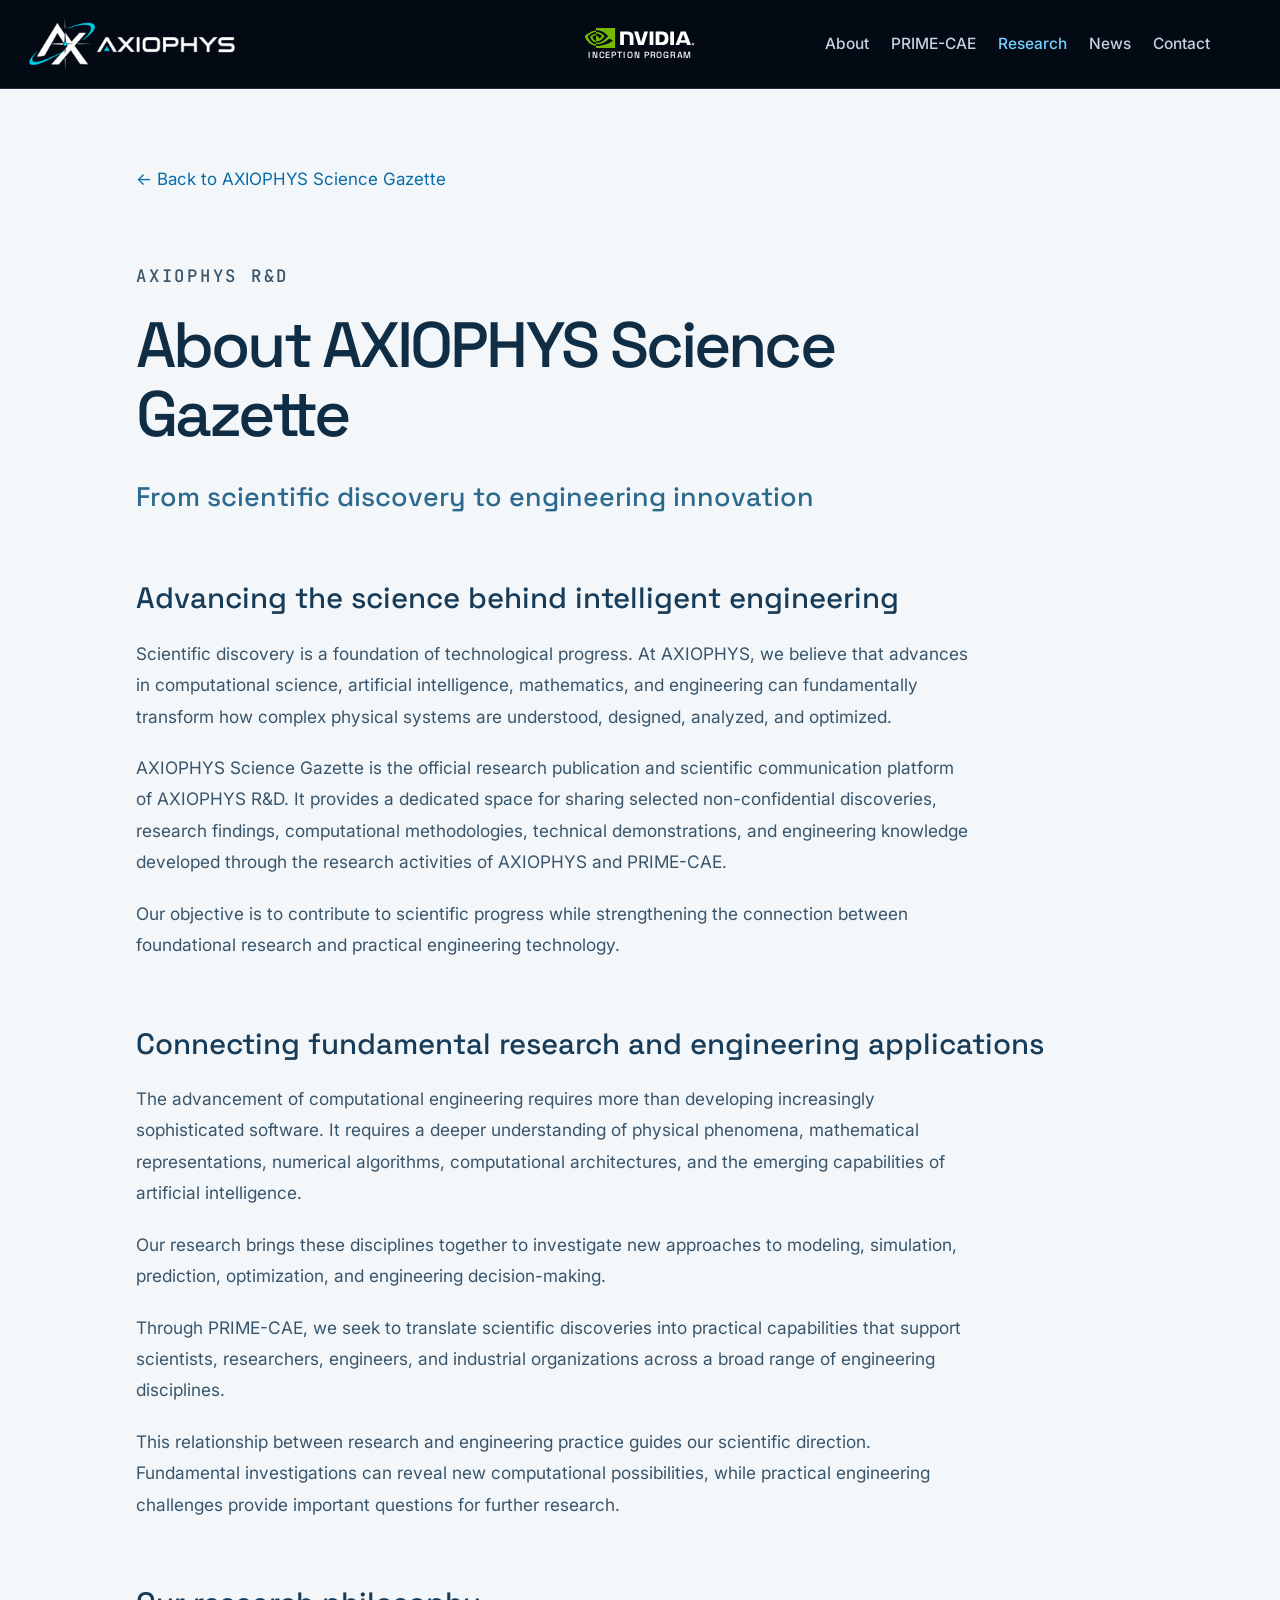
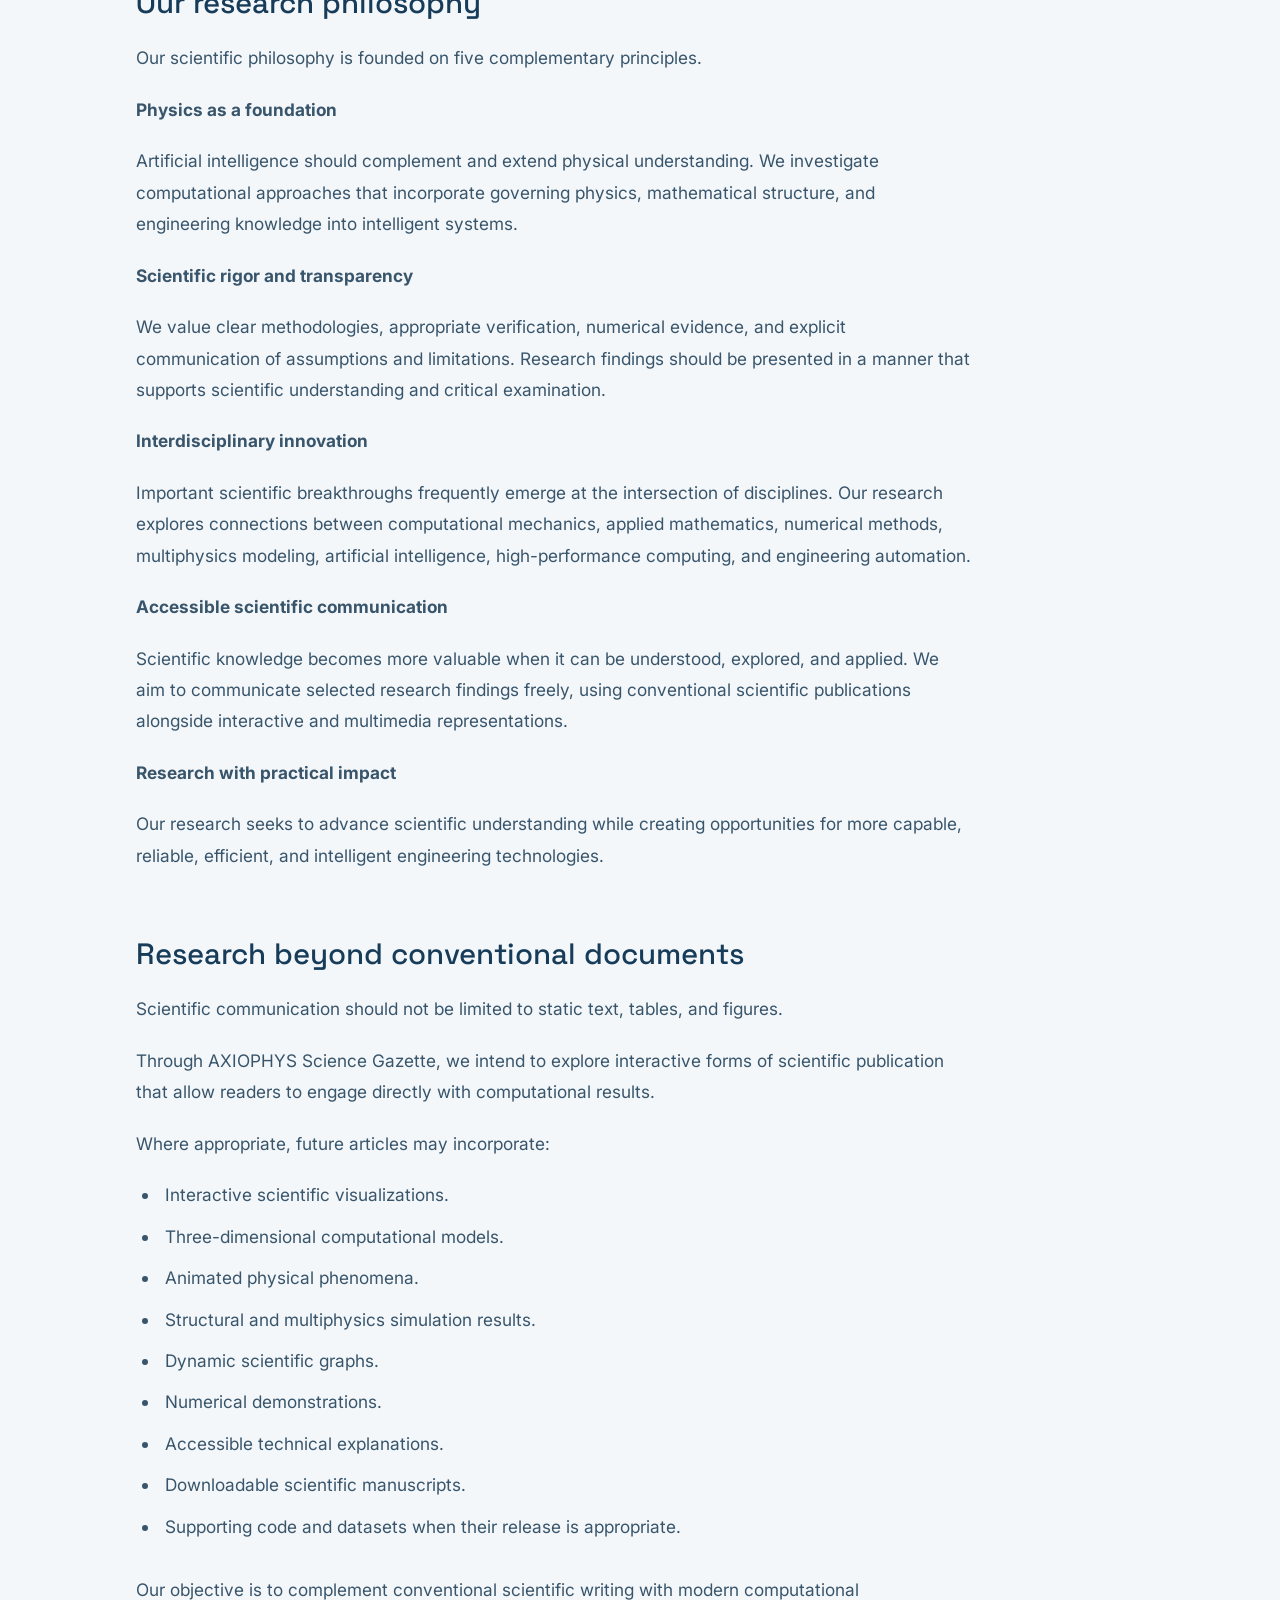
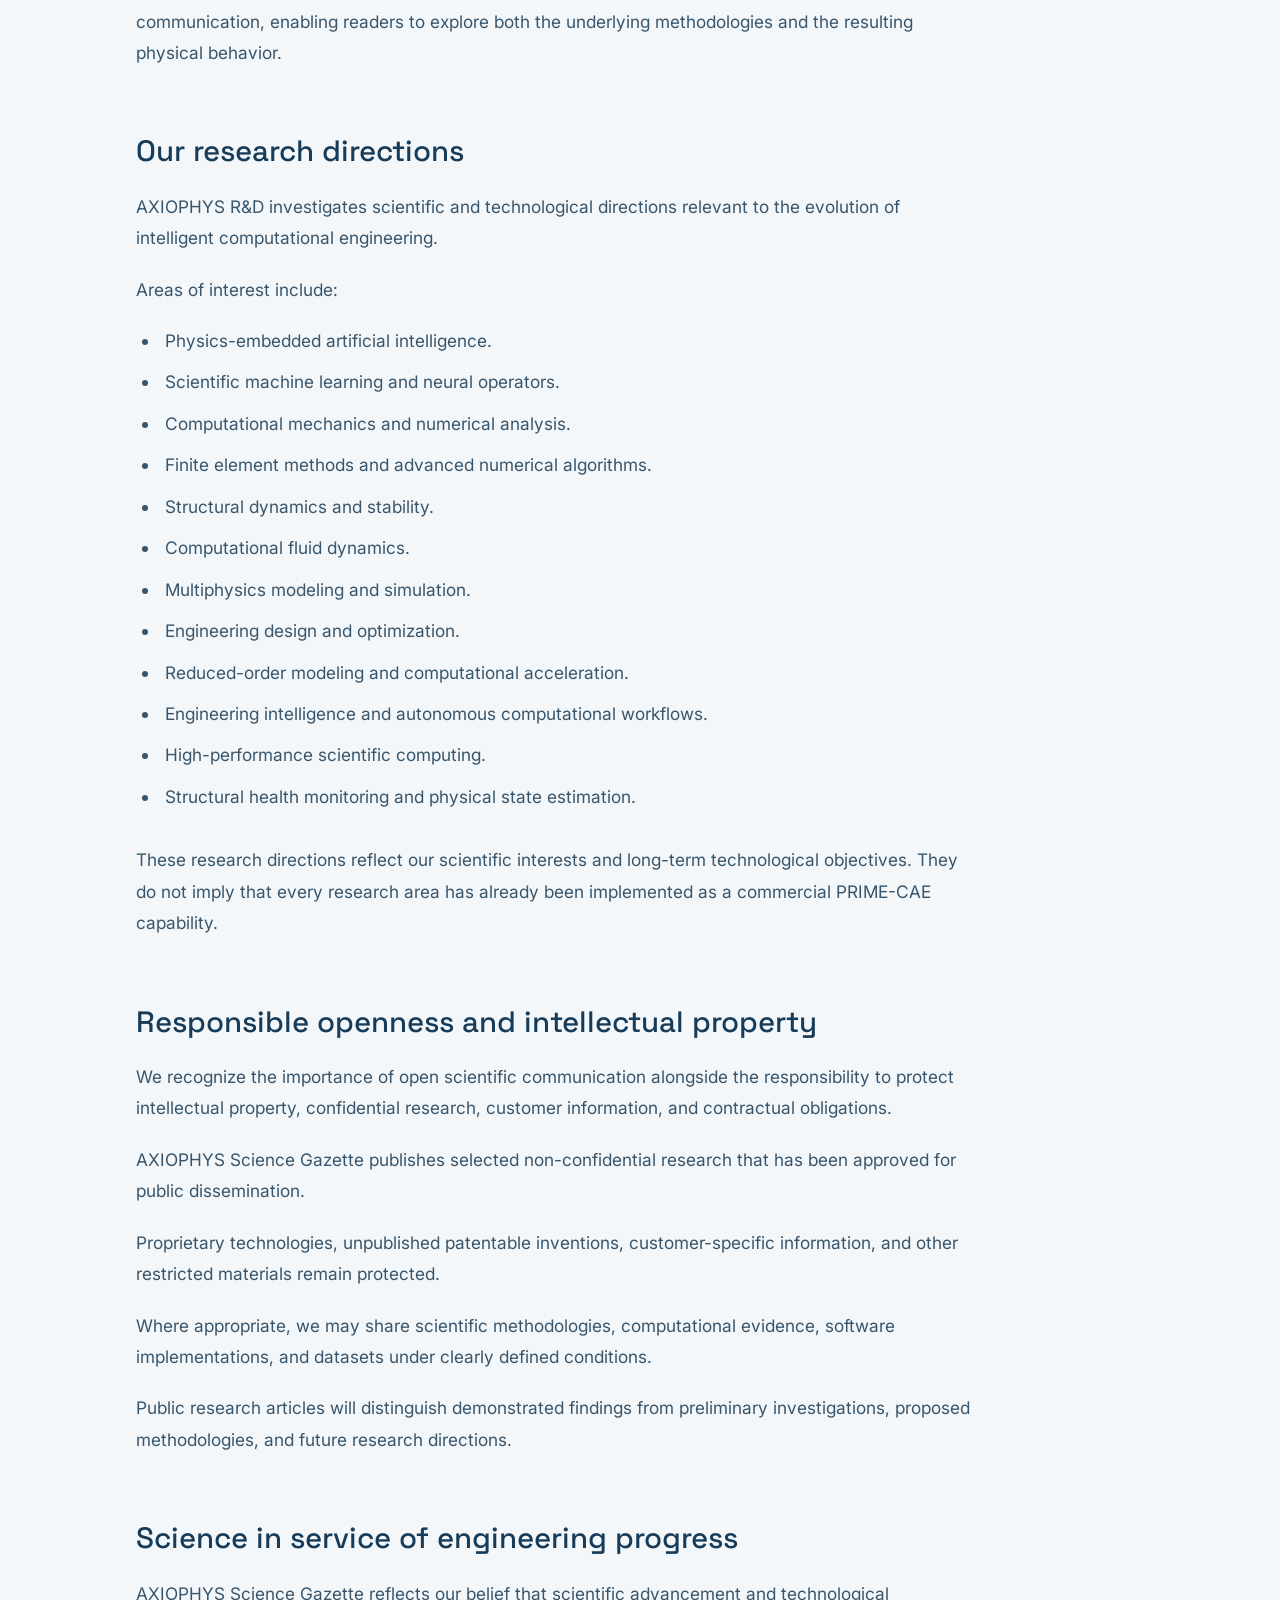
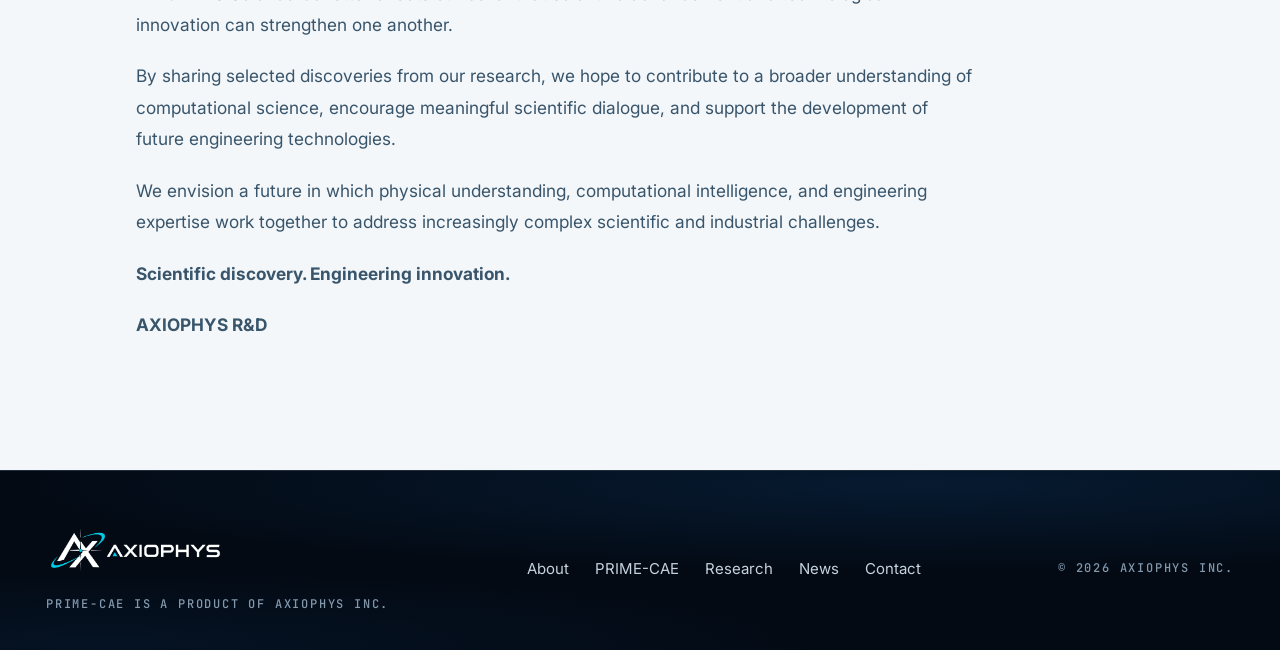
==== about-science-gazette.html @ 54875a60 "Tighten mobile Gazette hero and soften playback control" ====
<!doctype html><html lang="en"><head><meta charset="utf-8"><meta name="viewport" content="width=device-width,initial-scale=1"><title>About AXIOPHYS Science Gazette | AXIOPHYS R&amp;D</title><meta name="description" content="The research philosophy behind AXIOPHYS Science Gazette and its connection between scientific discovery and engineering innovation."><link rel="canonical" href="https://axiophys.com/about-science-gazette.html"><meta name="theme-color" content="#030a14"><meta property="og:title" content="About AXIOPHYS Science Gazette | AXIOPHYS R&amp;D"><meta property="og:description" content="The research philosophy behind AXIOPHYS Science Gazette and its connection between scientific discovery and engineering innovation."><meta property="og:url" content="https://axiophys.com/about-science-gazette.html"><meta property="og:type" content="website"><meta property="og:image" content="https://axiophys.com/media/gazette/science-gazette-poster.jpg"><link href="https://fonts.googleapis.com/css2?family=Space+Grotesk:wght@400;500;600&family=Inter:wght@400;500;600&family=JetBrains+Mono:wght@400;500&display=swap" rel="stylesheet"><link rel="stylesheet" href="css/tokens.css"><link rel="stylesheet" href="css/base.css"><link rel="stylesheet" href="css/layout.css"><link rel="stylesheet" href="css/components.css"><link rel="stylesheet" href="css/hero.css"><link rel="stylesheet" href="css/sections.css"><link rel="stylesheet" href="css/mobile.css"><link rel="stylesheet" href="css/axiophys.css"><link rel="stylesheet" href="css/research.css?v=2"></head><body class="gazette-page"><svg xmlns="http://www.w3.org/2000/svg" width="0" height="0" aria-hidden="true" style="position:absolute;pointer-events:none"><defs><filter id="axiophys-on-dark" color-interpolation-filters="sRGB"><feColorMatrix type="matrix" values="1 -1.3944 0 0 1.1155  0 -0.26667 0 0 1.0251  0 -0.13333 0 0 1.01255  0 0 0 1 0"/></filter></defs></svg><header class="nav" id="nav" data-env="navy">
  <div class="progress" aria-hidden="true"><i id="progressBar"></i></div>
  <div class="shell nav__in">
    <a class="nav__brand" href="#top" aria-label="AXIOPHYS home">
      <img class="nav__logo axiophys-logo" src="assets/axiophys-logo-transparent.png" alt="AXIOPHYS" width="1200" height="358">
      <span class="nav__sub">Engineering Technology<br>Creators of PRIME-CAE</span>
    </a>
    <div class="nav__inception">
      <!-- NVIDIA wordmark from NVIDIA-BioNeMo/bionemo-recipes. -->
      <img src="assets/nvidia-wordmark-white.svg" alt="NVIDIA" width="164" height="30">
      <span>Inception Program</span>
    </div>

    <nav class="nav__links" id="navLinks" aria-label="Primary">
      <a class="nav__a" href="index.html#about">About</a>
      <a class="nav__a" href="index.html#layer">PRIME-CAE</a>
      <a class="nav__a" href="research.html" aria-current="page">Research</a>
      <a class="nav__a" href="news.html">News</a>
      <a class="nav__a" href="index.html#access">Contact</a>
      <span class="nav__ind" id="navInd" aria-hidden="true"></span>
    </nav>

    <div class="nav__act">
      <button class="nav__icon nav__burger" id="burger" type="button" aria-label="Open menu" aria-expanded="false" aria-controls="menu">
        <svg width="16" height="16" viewBox="0 0 24 24" fill="none" stroke="currentColor" stroke-width="1.7" stroke-linecap="round" aria-hidden="true">
          <path d="M3 7h18M3 12h18M3 17h18"/></svg>
      </button>
    </div>
  </div>
</header>
<div class="menu" id="menu" data-env="navy">
  <a href="index.html#about">About</a>
  <a href="index.html#layer">PRIME-CAE</a>
  <a href="research.html" aria-current="page">Research</a>
  <a href="news.html">News</a>
  <a href="index.html#access">Contact</a>
</div><main id="top"><article class="gazette-article shell"><a class="gazette-back" href="research.html#about-gazette">← Back to AXIOPHYS Science Gazette</a><p class="gazette-eyebrow">AXIOPHYS R&amp;D</p><h1>About AXIOPHYS Science Gazette</h1><h2>From scientific discovery to engineering innovation</h2>
<h3>Advancing the science behind intelligent engineering</h3>
<p>Scientific discovery is a foundation of technological progress. At AXIOPHYS, we believe that advances in computational science, artificial intelligence, mathematics, and engineering can fundamentally transform how complex physical systems are understood, designed, analyzed, and optimized.</p>
<p>AXIOPHYS Science Gazette is the official research publication and scientific communication platform of AXIOPHYS R&amp;D. It provides a dedicated space for sharing selected non-confidential discoveries, research findings, computational methodologies, technical demonstrations, and engineering knowledge developed through the research activities of AXIOPHYS and PRIME-CAE.</p>
<p>Our objective is to contribute to scientific progress while strengthening the connection between foundational research and practical engineering technology.</p>
<h3>Connecting fundamental research and engineering applications</h3>
<p>The advancement of computational engineering requires more than developing increasingly sophisticated software. It requires a deeper understanding of physical phenomena, mathematical representations, numerical algorithms, computational architectures, and the emerging capabilities of artificial intelligence.</p>
<p>Our research brings these disciplines together to investigate new approaches to modeling, simulation, prediction, optimization, and engineering decision-making.</p>
<p>Through PRIME-CAE, we seek to translate scientific discoveries into practical capabilities that support scientists, researchers, engineers, and industrial organizations across a broad range of engineering disciplines.</p>
<p>This relationship between research and engineering practice guides our scientific direction. Fundamental investigations can reveal new computational possibilities, while practical engineering challenges provide important questions for further research.</p>
<h3>Our research philosophy</h3>
<p>Our scientific philosophy is founded on five complementary principles.</p>
<p><strong>Physics as a foundation</strong></p>
<p>Artificial intelligence should complement and extend physical understanding. We investigate computational approaches that incorporate governing physics, mathematical structure, and engineering knowledge into intelligent systems.</p>
<p><strong>Scientific rigor and transparency</strong></p>
<p>We value clear methodologies, appropriate verification, numerical evidence, and explicit communication of assumptions and limitations. Research findings should be presented in a manner that supports scientific understanding and critical examination.</p>
<p><strong>Interdisciplinary innovation</strong></p>
<p>Important scientific breakthroughs frequently emerge at the intersection of disciplines. Our research explores connections between computational mechanics, applied mathematics, numerical methods, multiphysics modeling, artificial intelligence, high-performance computing, and engineering automation.</p>
<p><strong>Accessible scientific communication</strong></p>
<p>Scientific knowledge becomes more valuable when it can be understood, explored, and applied. We aim to communicate selected research findings freely, using conventional scientific publications alongside interactive and multimedia representations.</p>
<p><strong>Research with practical impact</strong></p>
<p>Our research seeks to advance scientific understanding while creating opportunities for more capable, reliable, efficient, and intelligent engineering technologies.</p>
<h3>Research beyond conventional documents</h3>
<p>Scientific communication should not be limited to static text, tables, and figures.</p>
<p>Through AXIOPHYS Science Gazette, we intend to explore interactive forms of scientific publication that allow readers to engage directly with computational results.</p>
<p>Where appropriate, future articles may incorporate:</p>
<ul>
<li>Interactive scientific visualizations.</li>
<li>Three-dimensional computational models.</li>
<li>Animated physical phenomena.</li>
<li>Structural and multiphysics simulation results.</li>
<li>Dynamic scientific graphs.</li>
<li>Numerical demonstrations.</li>
<li>Accessible technical explanations.</li>
<li>Downloadable scientific manuscripts.</li>
<li>Supporting code and datasets when their release is appropriate.</li>
</ul>
<p>Our objective is to complement conventional scientific writing with modern computational communication, enabling readers to explore both the underlying methodologies and the resulting physical behavior.</p>
<h3>Our research directions</h3>
<p>AXIOPHYS R&amp;D investigates scientific and technological directions relevant to the evolution of intelligent computational engineering.</p>
<p>Areas of interest include:</p>
<ul>
<li>Physics-embedded artificial intelligence.</li>
<li>Scientific machine learning and neural operators.</li>
<li>Computational mechanics and numerical analysis.</li>
<li>Finite element methods and advanced numerical algorithms.</li>
<li>Structural dynamics and stability.</li>
<li>Computational fluid dynamics.</li>
<li>Multiphysics modeling and simulation.</li>
<li>Engineering design and optimization.</li>
<li>Reduced-order modeling and computational acceleration.</li>
<li>Engineering intelligence and autonomous computational workflows.</li>
<li>High-performance scientific computing.</li>
<li>Structural health monitoring and physical state estimation.</li>
</ul>
<p>These research directions reflect our scientific interests and long-term technological objectives. They do not imply that every research area has already been implemented as a commercial PRIME-CAE capability.</p>
<h3>Responsible openness and intellectual property</h3>
<p>We recognize the importance of open scientific communication alongside the responsibility to protect intellectual property, confidential research, customer information, and contractual obligations.</p>
<p>AXIOPHYS Science Gazette publishes selected non-confidential research that has been approved for public dissemination.</p>
<p>Proprietary technologies, unpublished patentable inventions, customer-specific information, and other restricted materials remain protected.</p>
<p>Where appropriate, we may share scientific methodologies, computational evidence, software implementations, and datasets under clearly defined conditions.</p>
<p>Public research articles will distinguish demonstrated findings from preliminary investigations, proposed methodologies, and future research directions.</p>
<h3>Science in service of engineering progress</h3>
<p>AXIOPHYS Science Gazette reflects our belief that scientific advancement and technological innovation can strengthen one another.</p>
<p>By sharing selected discoveries from our research, we hope to contribute to a broader understanding of computational science, encourage meaningful scientific dialogue, and support the development of future engineering technologies.</p>
<p>We envision a future in which physical understanding, computational intelligence, and engineering expertise work together to address increasingly complex scientific and industrial challenges.</p>
<p><strong>Scientific discovery. Engineering innovation.</strong></p>
<p><strong>AXIOPHYS R&amp;D</strong></p></article></main><footer class="foot env" id="company" data-env="navy">
  <div class="shell foot__in">
    <div>
      <img class="foot__logo axiophys-logo" src="assets/axiophys-logo-transparent.png" alt="AXIOPHYS" width="1200" height="358">
      <p class="t-micro" style="margin-top:var(--s-4)">PRIME-CAE is a product of AXIOPHYS Inc.</p>
    </div>
    <nav class="foot__links" aria-label="Footer"><a href="index.html#about">About</a> <a href="index.html#layer">PRIME-CAE</a> <a href="research.html">Research</a> <a href="news.html">News</a> <a href="index.html#access">Contact</a></nav>
    <span class="t-micro">© <span id="year">2026</span> AXIOPHYS Inc.</span>
  </div>
</footer><script type="module" src="js/site-page.js"></script></body></html>
---- css/tokens.css ----
/* ============================================================================
   PRIME-CAE · design tokens
   ----------------------------------------------------------------------------
   Two layers:
     1. a fixed palette and type/space scale (:root)
     2. four ENVIRONMENTS — navy, sky, ice, white — each of which republishes a
        complete --env-* contract. Components never name a colour directly; they
        inherit the environment they happen to sit in, so a panel, a chart axis
        and a caption all re-tune themselves when the background changes.
   ========================================================================== */
:root{
  /* ---------------------------------------------------------- palette --- */
  --navy-990:#020710;
  --navy-950:#030A14;
  --navy-900:#061120;
  --navy-850:#08182A;
  --navy-800:#0A2037;
  --navy-700:#0E2C48;
  --navy-600:#134064;

  --sky-800:#0C63A8;
  --sky-700:#1E7FC4;
  --sky-600:#3AA0E4;
  --sky-500:#57B9F5;
  --sky-400:#76CAFA;
  --sky-300:#A4DCFA;
  --sky-200:#C4E8FC;
  --sky-100:#D4F0FF;

  --ice-200:#DDEBF5;
  --ice-100:#EAF5FC;
  --ice-50:#F0F6FA;
  --paper:#F7FAFD;
  --white:#FFFFFF;

  --prime-blue:#087FE8;         /* active engineering state              */
  --prime-lift:#4AA9FF;         /* the same, lifted for dark grounds     */
  --prime-cyan:#22C9D4;         /* AI / learned response / data transfer */
  --prime-navy:#0F204B;         /* brand navy from the lockup            */

  /* status — only ever used for engineering state ---------------------- */
  --pass-l:#12885F;  --warn-l:#A9710A;  --fail-l:#C4342F;
  --pass-d:#35D39A;  --warn-d:#E8B23A;  --fail-d:#F0605A;

  /* field ramp — identical in every environment, because it carries data */
  --f0:#0B245C; --f1:#1464CD; --f2:#29C8E0; --f3:#7EE2A8; --f4:#F0B429; --f5:#FF5454;

  /* ------------------------------------------------- text ink families - */
  --tod-1:#F5F9FF;  --tod-2:#C5D2DF;  --tod-3:#91A5B9;  --tod-4:#8298AD;
  --tol-1:#07182B;  --tol-2:#29445F;  --tol-3:#58718A;  --tol-4:#6E8398;

  /* ------------------------------------------------------------- type -- */
  --font-sans:"Space Grotesk","Inter",-apple-system,BlinkMacSystemFont,"Segoe UI",sans-serif;
  --font-text:"Inter",-apple-system,BlinkMacSystemFont,"Segoe UI",Helvetica,Arial,sans-serif;
  --font-mono:"JetBrains Mono",ui-monospace,"SF Mono",Menlo,Consolas,monospace;

  --fs-micro:0.75rem;                            /* 12 · tertiary marks   */
  --fs-meta:0.8125rem;                           /* 13 · instrumentation  */
  --fs-small:0.9375rem;                          /* 15 · technical copy   */
  --fs-body:1.0625rem;                           /* 17 · body             */
  --fs-lede:clamp(1.09rem,.62vw + .92rem,1.25rem);
  --fs-nav:0.9688rem;                            /* 15.5                  */
  --fs-eyebrow:0.8125rem;
  --fs-h3:min(clamp(1.5rem,.9vw + 1.24rem,1.875rem),3.4vh);
  --fs-d2:min(clamp(1.75rem,1.6vw + 1.24rem,2.5rem),4.2vh);
  /* the display sizes are capped against the viewport's height as well as its
     width: a wide, short laptop must not be handed a 68px heading it has no
     room for. min() keeps it continuous — no breakpoint jump. */
  --fs-h2:min(clamp(2.625rem,3.1vw + 1.6rem,4.25rem),5.6vh);
  --fs-hero:min(clamp(3rem,5.1vw + 1.1rem,6rem),9.4vh);
  --fs-value:clamp(1.25rem,1.1vw + .9rem,1.875rem);   /* engineering values */
  --fs-value-lg:clamp(1.75rem,2vw + 1rem,2.75rem);

  --lh-tight:1.04;
  --lh-title:1.14;
  --lh-body:1.62;
  --lh-copy:1.68;

  /* ------------------------------------------------------------ space -- */
  --s-1:4px;  --s-2:8px;   --s-3:12px;  --s-4:18px;  --s-5:26px;
  --s-6:36px; --s-7:52px;  --s-8:72px;  --s-9:104px; --s-10:140px;
  --gutter:clamp(22px,3.6vw,72px);
  --measure:1320px;
  /* Vertical space is spent out of the viewport's height, so it is measured in
     it. On a 2560x1440 screen this is ~122px; on a 1990x900 laptop ~86px; on a
     1280x720 laptop ~63px — the page keeps its proportions instead of its
     pixel values. */
  --section-y:clamp(40px,3.2vh + 1.6vw,112px);
  --section-y-tight:clamp(32px,2.4vh + 1.2vw,84px);
  --nav-h:88px;

  /* ------------------------------------------------------- line weight - */
  --lw-hair:1px;
  --lw-1:1.25px;
  --lw-2:1.5px;
  --lw-3:2px;
  --lw-chart:2.5px;

  /* ----------------------------------------------------------- radius -- */
  --r-1:5px; --r-2:8px; --r-3:12px; --r-4:16px;

  /* ----------------------------------------------------------- motion -- */
  --ease-fast:cubic-bezier(.3,0,.2,1);
  --ease-standard:cubic-bezier(.22,.61,.36,1);
  --ease-large:cubic-bezier(.16,1,.3,1);
  --t-fast:150ms;
  --t-normal:280ms;
  --t-large:560ms;
  --t-reveal:700ms;

  --z-nav:70; --z-modal:90; --z-hero-ui:40;
}

@media (min-width:1700px){ :root{ --measure:1520px } }
@media (min-width:1900px){ :root{ --measure:1680px } }

/* ==========================================================================
   ENVIRONMENT · NAVY — computation, physics, model state, authority
   ========================================================================== */
[data-env="navy"]{
  --env-mode:dark;
  --env-bg:var(--navy-950);
  --env-bg-far:var(--navy-990);
  --env-wash:radial-gradient(115% 78% at 72% 8%,rgba(20,84,150,.22),transparent 62%),
             radial-gradient(85% 60% at 8% 96%,rgba(12,52,96,.20),transparent 66%);
  --env-surface:rgba(160,205,245,.055);
  --env-surface-2:rgba(160,205,245,.10);
  --env-panel:linear-gradient(152deg,rgba(15,30,49,.96),rgba(5,13,23,.985));
  --env-panel-solid:#08131F;
  --env-inset:rgba(2,7,14,.55);

  --env-text:var(--tod-1);
  --env-text-2:var(--tod-2);
  --env-text-3:var(--tod-3);
  --env-text-4:var(--tod-4);

  --env-line:rgba(151,190,222,.20);
  --env-line-strong:rgba(126,190,238,.34);
  --env-line-active:rgba(74,169,255,.72);
  --env-grid:rgba(126,182,236,.085);
  --env-grid-major:rgba(126,182,236,.17);

  --env-accent:var(--prime-lift);
  --env-accent-2:var(--prime-cyan);
  --env-accent-wash:rgba(74,169,255,.16);
  --env-accent-edge:rgba(74,169,255,.42);

  --env-btn-bg:linear-gradient(180deg,#5FB2FF,#1D7FE4);
  --env-btn-fg:#031425;
  --env-btn-glow:0 14px 40px -14px rgba(30,127,228,.75);

  --env-pass:var(--pass-d); --env-warn:var(--warn-d); --env-fail:var(--fail-d);
  --env-shadow:0 34px 76px -36px rgba(0,0,0,.96);
  --env-logo-opacity:1;
}

/* ==========================================================================
   ENVIRONMENT · SKY — flow, atmosphere, propagation, expansion
   ========================================================================== */
[data-env="sky"]{
  --env-mode:light;
  --env-bg:var(--sky-300);
  --env-bg-far:var(--sky-200);
  --env-wash:linear-gradient(180deg,rgba(87,185,245,.55),rgba(212,240,255,.9)),
             radial-gradient(90% 70% at 76% 6%,rgba(255,255,255,.62),transparent 60%);
  --env-surface:rgba(255,255,255,.52);
  --env-surface-2:rgba(255,255,255,.78);
  --env-panel:linear-gradient(160deg,rgba(255,255,255,.90),rgba(240,250,255,.82));
  --env-panel-solid:#EFF9FF;
  --env-inset:rgba(6,22,42,.06);

  --env-text:#06162A;
  --env-text-2:#173451;
  --env-text-3:#365774;
  --env-text-4:#4C6B87;

  --env-line:rgba(5,31,57,.22);
  --env-line-strong:rgba(5,31,57,.36);
  --env-line-active:var(--sky-800);
  --env-grid:rgba(5,31,57,.10);
  --env-grid-major:rgba(5,31,57,.19);

  --env-accent:var(--sky-800);
  --env-accent-2:#0A5C93;
  --env-accent-wash:rgba(8,99,168,.13);
  --env-accent-edge:rgba(8,99,168,.40);

  --env-btn-bg:linear-gradient(180deg,#0F2E52,#06162A);
  --env-btn-fg:#EAF4FF;
  --env-btn-glow:0 14px 36px -16px rgba(6,22,42,.6);

  --env-pass:var(--pass-l); --env-warn:var(--warn-l); --env-fail:var(--fail-l);
  --env-shadow:0 30px 64px -34px rgba(9,46,82,.42);
  --env-logo-opacity:1;
}

/* ==========================================================================
   ENVIRONMENT · ICE — analysis, comparison, readable data work
   ========================================================================== */
[data-env="ice"]{
  --env-mode:light;
  --env-bg:var(--ice-50);
  --env-bg-far:var(--ice-100);
  --env-wash:radial-gradient(110% 74% at 78% 4%,rgba(150,205,245,.30),transparent 64%),
             radial-gradient(80% 60% at 4% 98%,rgba(180,220,250,.26),transparent 66%);
  --env-surface:rgba(255,255,255,.72);
  --env-surface-2:#FFFFFF;
  --env-panel:linear-gradient(160deg,rgba(255,255,255,.96),rgba(246,251,254,.92));
  --env-panel-solid:#FFFFFF;
  --env-inset:rgba(9,43,74,.05);

  --env-text:var(--tol-1);
  --env-text-2:var(--tol-2);
  --env-text-3:var(--tol-3);
  --env-text-4:var(--tol-4);

  --env-line:rgba(9,43,74,.16);
  --env-line-strong:rgba(9,58,100,.30);
  --env-line-active:rgba(4,111,210,.78);
  --env-grid:rgba(9,43,74,.085);
  --env-grid-major:rgba(9,43,74,.16);

  --env-accent:var(--prime-blue);
  --env-accent-2:#0A6FA8;
  --env-accent-wash:rgba(8,127,232,.10);
  --env-accent-edge:rgba(8,127,232,.36);

  --env-btn-bg:linear-gradient(180deg,#0B2846,#061424);
  --env-btn-fg:#EAF4FF;
  --env-btn-glow:0 14px 34px -16px rgba(9,43,74,.45);

  --env-pass:var(--pass-l); --env-warn:var(--warn-l); --env-fail:var(--fail-l);
  --env-shadow:0 26px 60px -34px rgba(9,43,74,.34);
  --env-logo-opacity:1;
}

/* ==========================================================================
   ENVIRONMENT · WHITE — clarity, explanation, product storytelling
   ========================================================================== */
[data-env="white"]{
  --env-mode:light;
  --env-bg:var(--white);
  --env-bg-far:var(--paper);
  --env-wash:radial-gradient(120% 68% at 50% -8%,rgba(160,210,248,.24),transparent 58%);
  --env-surface:rgba(247,250,253,.9);
  --env-surface-2:#FFFFFF;
  --env-panel:linear-gradient(160deg,#FFFFFF,#F6FAFD);
  --env-panel-solid:#FFFFFF;
  --env-inset:rgba(9,43,74,.045);

  --env-text:var(--tol-1);
  --env-text-2:var(--tol-2);
  --env-text-3:var(--tol-3);
  --env-text-4:var(--tol-4);

  --env-line:rgba(13,55,91,.15);
  --env-line-strong:rgba(13,55,91,.28);
  --env-line-active:rgba(4,111,210,.78);
  --env-grid:rgba(13,55,91,.075);
  --env-grid-major:rgba(13,55,91,.15);

  --env-accent:var(--prime-blue);
  --env-accent-2:#0A6FA8;
  --env-accent-wash:rgba(8,127,232,.09);
  --env-accent-edge:rgba(8,127,232,.34);

  --env-btn-bg:linear-gradient(180deg,#0B2846,#061424);
  --env-btn-fg:#EAF4FF;
  --env-btn-glow:0 14px 34px -16px rgba(9,43,74,.4);

  --env-pass:var(--pass-l); --env-warn:var(--warn-l); --env-fail:var(--fail-l);
  --env-shadow:0 24px 56px -34px rgba(9,43,74,.30);
  --env-logo-opacity:1;
}

/* An environment paints its own ground and coordinates every dependent
   property in one transition, so a theme change never flashes. */
.env{
  position:relative;isolation:isolate;
  background-color:var(--env-bg);
  color:var(--env-text);
  transition:background-color var(--t-large) var(--ease-standard),
             color var(--t-large) var(--ease-standard);
}
/* z-index:-1 inside an isolated stacking context, so the wash sits behind the
   section's own content without disturbing any child's positioning */
.env::before{
  content:"";position:absolute;inset:0;pointer-events:none;z-index:-1;
  background:var(--env-wash);
}
---- css/base.css ----
/* ============================================================================
   PRIME-CAE · reset and typography
   Every colour here resolves through the environment contract, so a heading
   never has to know which background it landed on.
   ========================================================================== */
*,*::before,*::after{box-sizing:border-box}
html{-webkit-text-size-adjust:100%;background:var(--navy-950);scroll-behavior:smooth}
body{
  margin:0;
  background:var(--navy-950);
  color:var(--tod-1);
  font-family:var(--font-text);
  font-size:var(--fs-body);
  line-height:var(--lh-body);
  -webkit-font-smoothing:antialiased;-moz-osx-font-smoothing:grayscale;
  font-feature-settings:"ss01","cv02","cv03";
  overflow-x:hidden;
}
img,video,canvas,svg{display:block;max-width:100%}
button,input,select,textarea{font:inherit;color:inherit}
button{background:none;border:0;cursor:pointer;padding:0}
a{color:inherit;text-decoration:none}
ul,ol{margin:0;padding:0;list-style:none}
h1,h2,h3,h4,h5,p,figure{margin:0}
fieldset{border:0;margin:0;padding:0}
::selection{background:rgba(74,169,255,.28);color:#fff}

:focus{outline:none}
:focus-visible{
  outline:var(--lw-3) solid var(--env-line-active,var(--prime-lift));
  outline-offset:3px;border-radius:var(--r-1);
}

::-webkit-scrollbar{width:12px;height:12px}
::-webkit-scrollbar-track{background:var(--navy-990)}
::-webkit-scrollbar-thumb{background:#16273c;border-radius:20px;border:3px solid var(--navy-990)}
::-webkit-scrollbar-thumb:hover{background:#22394f}

/* ------------------------------------------------------------------ type - */
.t-hero{font-family:var(--font-sans);font-weight:500;font-size:var(--fs-hero);
  line-height:var(--lh-tight);letter-spacing:-.036em;color:var(--env-text)}
.t-h2{font-family:var(--font-sans);font-weight:500;font-size:var(--fs-h2);
  line-height:var(--lh-title);letter-spacing:-.03em;color:var(--env-text)}
.t-d2{font-family:var(--font-sans);font-weight:500;font-size:var(--fs-d2);
  line-height:1.12;letter-spacing:-.026em;color:var(--env-text)}
.t-h3{font-family:var(--font-sans);font-weight:500;font-size:var(--fs-h3);
  line-height:1.2;letter-spacing:-.018em;color:var(--env-text)}
.t-lede{font-size:var(--fs-lede);line-height:var(--lh-copy);color:var(--env-text-2);max-width:58ch}
.t-body{font-size:var(--fs-body);line-height:var(--lh-copy);color:var(--env-text-2);max-width:66ch}
.t-small{font-size:var(--fs-small);line-height:1.6;color:var(--env-text-2);max-width:70ch}
.t-mono{font-family:var(--font-mono);font-variant-ligatures:none}

/* instrumentation: compact, never faint */
.t-meta{font-family:var(--font-mono);font-size:var(--fs-meta);font-weight:500;
  letter-spacing:.16em;text-transform:uppercase;color:var(--env-text-3)}
.t-micro{font-family:var(--font-mono);font-size:var(--fs-micro);font-weight:500;
  letter-spacing:.15em;text-transform:uppercase;color:var(--env-text-4)}

/* engineering results are part of the design, not a footnote */
.t-value{font-family:var(--font-sans);font-weight:500;font-size:var(--fs-value);
  line-height:1;letter-spacing:-.02em;font-variant-numeric:tabular-nums;color:var(--env-text)}
.t-value-lg{font-family:var(--font-sans);font-weight:500;font-size:var(--fs-value-lg);
  line-height:1;letter-spacing:-.028em;font-variant-numeric:tabular-nums;color:var(--env-text)}

.ink-2{color:var(--env-text-2)} .ink-3{color:var(--env-text-3)} .ink-4{color:var(--env-text-4)}
.accent{color:var(--env-accent)}
.nowrap{white-space:nowrap}

/* Emphasis inside a heading. On dark it lifts to PRIME-CAE blue; on light it
   stays navy, which reads as more authoritative than a gradient would. */
.grad{color:var(--env-accent)}
[data-env="navy"] .grad{
  background:linear-gradient(96deg,#FFFFFF 2%,#CFE4FB 38%,var(--prime-lift) 96%);
  -webkit-background-clip:text;background-clip:text;color:transparent;
}
[data-env="ice"] .grad,[data-env="white"] .grad{color:var(--prime-blue)}
[data-env="sky"] .grad{color:#06162A;opacity:.62}

.sr-only{position:absolute;width:1px;height:1px;padding:0;margin:-1px;overflow:hidden;
  clip:rect(0 0 0 0);white-space:nowrap;border:0}

/* --------------------------------------------------- progressive reveal - */
.js [data-reveal]{opacity:0;transform:translate3d(0,22px,0);
  transition:opacity var(--t-reveal) var(--ease-large),transform var(--t-reveal) var(--ease-large)}
.js [data-reveal].in{opacity:1;transform:none}

@media (prefers-reduced-motion:reduce){
  html{scroll-behavior:auto}
  *,*::before,*::after{animation-duration:.01ms!important;animation-iteration-count:1!important;
    transition-duration:.01ms!important}
  .js [data-reveal]{opacity:1!important;transform:none!important}
}
---- css/layout.css ----
/* ============================================================================
   PRIME-CAE · layout — measure, the 12-column field, section chrome, seams
   ========================================================================== */
.shell{width:100%;max-width:var(--measure);margin-inline:auto;padding-inline:var(--gutter)}

/* a wide shell for the engineering viewports; copy never uses it */
.shell--wide{max-width:min(96vw,1840px)}

.section{position:relative;padding-block:var(--section-y);scroll-margin-top:var(--nav-h)}
.section--tight{padding-block:var(--section-y-tight)}

/* ---------------------------------------------------------------- field - */
.field{display:grid;grid-template-columns:repeat(12,minmax(0,1fr));
  gap:var(--s-5) var(--s-6)}
.c-1,.c-4,.c-5,.c-6,.c-7,.c-8,.c-9,
.c-l5,.c-l6,.c-l7,.c-r5,.c-r6,.c-r7,.c-in10{grid-column:1/-1}
/* Below the breakpoint every child already spans the full field, so the twelve
   tracks buy nothing — and their eleven 36px gaps add up to more than a phone
   is wide, which collapses every track to 0 and pushes the row past the
   viewport. One column at narrow widths, and the arithmetic cannot happen. */
@media (max-width:899px){
  .field{grid-template-columns:minmax(0,1fr)}
}
@media (min-width:900px){
  .c-4{grid-column:span 4}.c-5{grid-column:span 5}.c-6{grid-column:span 6}
  .c-7{grid-column:span 7}.c-8{grid-column:span 8}.c-9{grid-column:span 9}
  .c-l7{grid-column:1/8}.c-r5{grid-column:8/-1}
  .c-l5{grid-column:1/6}.c-r7{grid-column:6/-1}
  .c-l6{grid-column:1/7}.c-r6{grid-column:7/-1}
  .c-in10{grid-column:2/12}
}

/* --------------------------------------------------------- section head - */
.sec-head{display:grid;gap:clamp(16px,2.2vh,var(--s-5))}
.sec-mark{display:flex;align-items:center;gap:var(--s-4);
  padding-bottom:var(--s-3);border-bottom:var(--lw-1) solid var(--env-line)}
.sec-mark__n{font-family:var(--font-mono);font-size:var(--fs-meta);font-weight:500;
  letter-spacing:.12em;color:var(--env-accent)}
.sec-mark__t{font-family:var(--font-mono);font-size:var(--fs-eyebrow);font-weight:500;
  letter-spacing:.18em;text-transform:uppercase;color:var(--env-text-3)}
.sec-mark__r{flex:1;height:var(--lw-1);
  background:linear-gradient(90deg,var(--env-line-strong),transparent)}
.sec-title{max-width:19ch}
.sec-intro{max-width:54ch}

/* ------------------------------------------------------------- seams ---- */
/* An environment change is a horizon, not a cut. Each seam blends the two
   grounds it sits between and carries a single instrument line. */
/* The seam is the environment change, not a gap. It needs enough height for
   the gradient to read as a transition and not one pixel more. */
.seam{position:relative;height:clamp(24px,2.6vh + 1vw,72px);overflow:hidden}
.seam::after{content:"";position:absolute;left:var(--gutter);right:var(--gutter);
  top:50%;height:var(--lw-hair);opacity:.5;
  background:linear-gradient(90deg,transparent,var(--seam-line,rgba(126,182,236,.4)) 18%,
             var(--seam-line,rgba(126,182,236,.4)) 82%,transparent)}
.seam[data-from="navy"][data-to="ice"] {background:linear-gradient(180deg,var(--navy-950),var(--ice-50))}
/* the long atmospheric horizon: computation rises through flow into analysis */
.seam[data-from="navy"][data-to="ice"][data-via="sky"]{
  height:clamp(150px,17vw,300px);
  background:linear-gradient(180deg,var(--navy-950) 0%,var(--navy-700) 22%,
             var(--sky-800) 46%,var(--sky-400) 70%,var(--sky-100) 86%,var(--ice-50) 100%)}
.seam[data-via="sky"]::after{--seam-line:rgba(255,255,255,.5);top:62%}
.seam[data-from="ice"][data-to="navy"] {background:linear-gradient(180deg,var(--ice-50),var(--navy-950))}
.seam[data-from="navy"][data-to="sky"] {background:linear-gradient(180deg,var(--navy-950),var(--navy-700) 34%,var(--sky-700) 78%,var(--sky-300))}
.seam[data-from="sky"][data-to="ice"]  {background:linear-gradient(180deg,var(--sky-300),var(--ice-50))}
.seam[data-from="navy"][data-to="white"]{background:linear-gradient(180deg,var(--navy-950),var(--white))}
.seam[data-from="white"][data-to="ice"] {background:linear-gradient(180deg,var(--white),var(--ice-50))}
.seam[data-from="ice"][data-to="white"] {background:linear-gradient(180deg,var(--ice-50),var(--white))}
.seam[data-from="white"][data-to="navy"]{background:linear-gradient(180deg,var(--white),var(--navy-950))}
.seam[data-from="ice"][data-to="sky"]  {background:linear-gradient(180deg,var(--ice-50),var(--sky-300))}
.seam[data-from="sky"][data-to="navy"] {background:linear-gradient(180deg,var(--sky-300),var(--sky-800) 30%,var(--navy-800) 70%,var(--navy-950))}
.seam[data-to="navy"]{--seam-line:rgba(126,182,236,.34)}
.seam[data-to="ice"],.seam[data-to="white"]{--seam-line:rgba(9,43,74,.22)}
.seam[data-to="sky"]{--seam-line:rgba(5,31,57,.26)}

/* ------------------------------------------------- measurement grids ---- */
/* Grids appear where they mean scale and reference — never behind prose. */
.grid-bg{position:absolute;inset:0;pointer-events:none;z-index:0;
  background-image:
    linear-gradient(var(--env-grid) var(--lw-hair),transparent var(--lw-hair)),
    linear-gradient(90deg,var(--env-grid) var(--lw-hair),transparent var(--lw-hair)),
    linear-gradient(var(--env-grid-major) var(--lw-hair),transparent var(--lw-hair)),
    linear-gradient(90deg,var(--env-grid-major) var(--lw-hair),transparent var(--lw-hair));
  background-size:34px 34px,34px 34px,170px 170px,170px 170px;
  /* the fade has to clear the whole section, or the grid reads as a patch in
     one corner rather than as the ground the figure sits on */
  -webkit-mask-image:radial-gradient(150% 128% at 50% 28%,#000 52%,transparent 96%);
          mask-image:radial-gradient(150% 128% at 50% 28%,#000 52%,transparent 96%)}

.glow{position:absolute;pointer-events:none;border-radius:50%;filter:blur(120px);opacity:.42}
.rule{height:var(--lw-hair);background:linear-gradient(90deg,transparent,
  var(--env-line) 14%,var(--env-line) 86%,transparent)}

.stack-2>*+*{margin-top:var(--s-2)}
.stack-3>*+*{margin-top:var(--s-3)}
.stack-4>*+*{margin-top:var(--s-4)}
.stack-5>*+*{margin-top:var(--s-5)}
.stack-6>*+*{margin-top:var(--s-6)}
.row{display:flex;align-items:center;gap:var(--s-3);flex-wrap:wrap}
.row--between{justify-content:space-between}
---- css/components.css ----
/* ============================================================================
   PRIME-CAE · components
   Nothing here names a colour. Every surface, border and label resolves from
   the environment it is placed in.
   ========================================================================== */

/* ------------------------------------------------------------- buttons -- */
.btn{
  position:relative;display:inline-flex;align-items:center;justify-content:center;gap:10px;
  min-height:50px;padding:0 26px;
  border:var(--lw-2) solid var(--env-line-strong);border-radius:var(--r-2);
  color:var(--env-text);
  font-family:var(--font-sans);font-size:1rem;font-weight:600;letter-spacing:-.004em;
  white-space:nowrap;isolation:isolate;overflow:hidden;
  transition:border-color var(--t-fast) var(--ease-fast),color var(--t-fast) var(--ease-fast),
             transform var(--t-fast) var(--ease-fast),box-shadow var(--t-normal) var(--ease-standard);
}
.btn::before{content:"";position:absolute;inset:0;z-index:-2;border-radius:inherit;background:transparent}
.btn::after{content:"";position:absolute;inset:0;z-index:-1;border-radius:inherit;opacity:0;
  background:radial-gradient(170px 80px at var(--mx,50%) var(--my,50%),
             rgba(255,255,255,.22),transparent 70%);
  transition:opacity var(--t-normal)}
.btn:hover::after{opacity:1}
.btn:active{transform:translateY(1px)}
.btn:hover{border-color:var(--env-line-active)}

.btn--primary{
  border-color:transparent;color:var(--env-btn-fg);
  box-shadow:var(--env-btn-glow),0 1px 0 rgba(255,255,255,.30) inset;
}
.btn--primary::before{background:var(--env-btn-bg)}
.btn--primary:hover{border-color:transparent;
  box-shadow:var(--env-btn-glow),0 1px 0 rgba(255,255,255,.46) inset,
             0 0 0 var(--lw-2) var(--env-accent-edge)}
[data-env="sky"] .btn--primary::after,[data-env="ice"] .btn--primary::after,
[data-env="white"] .btn--primary::after{
  background:radial-gradient(170px 80px at var(--mx,50%) var(--my,50%),
             rgba(255,255,255,.24),transparent 70%)}

.btn--ghost::before{background:var(--env-surface)}
.btn--ghost:hover::before{background:var(--env-surface-2)}
.btn--bare{border-color:transparent;padding-inline:8px;color:var(--env-text-2);min-height:44px}
.btn--bare:hover{color:var(--env-text);border-color:transparent}
.btn--sm{min-height:42px;padding:0 18px;font-size:var(--fs-small);border-radius:var(--r-1)}
.btn--block{width:100%}
.btn__go{transition:transform var(--t-normal) var(--ease-standard)}
.btn:hover .btn__go{transform:translateX(4px)}

/* --------------------------------------------------------------- chips -- */
.chip{display:inline-flex;align-items:center;gap:8px;min-height:38px;padding:0 15px;
  border-radius:100px;border:var(--lw-1) solid var(--env-line);background:var(--env-surface);
  font-family:var(--font-mono);font-size:var(--fs-meta);font-weight:500;
  letter-spacing:.1em;text-transform:uppercase;color:var(--env-text-2);
  transition:color var(--t-fast),border-color var(--t-fast),background var(--t-fast)}
button.chip:hover{color:var(--env-text);border-color:var(--env-line-strong)}
.chip[aria-pressed="true"],.chip.on{
  color:var(--env-text);border-color:var(--env-accent-edge);background:var(--env-accent-wash);
  box-shadow:0 0 0 var(--lw-hair) var(--env-accent-edge) inset}
.dot{width:7px;height:7px;border-radius:50%;background:var(--env-pass);flex:none;
  box-shadow:0 0 0 3px color-mix(in srgb,var(--env-pass) 22%,transparent)}
.dot--blue{background:var(--env-accent);
  box-shadow:0 0 0 3px color-mix(in srgb,var(--env-accent) 22%,transparent)}
.dot--warn{background:var(--env-warn);
  box-shadow:0 0 0 3px color-mix(in srgb,var(--env-warn) 22%,transparent)}

.tagx{display:inline-flex;align-items:center;gap:6px;
  font-family:var(--font-mono);font-size:var(--fs-micro);font-weight:500;
  letter-spacing:.14em;text-transform:uppercase;color:var(--env-text-3);
  border:var(--lw-1) solid var(--env-line);border-radius:var(--r-1);padding:6px 10px}

/* -------------------------------------------------------------- panels -- */
.panel{position:relative;border:var(--lw-1) solid var(--env-line-strong);
  border-radius:var(--r-3);background:var(--env-panel);box-shadow:var(--env-shadow)}
.panel--plain{background:var(--env-surface);box-shadow:none;
  border-color:var(--env-line)}
.panel__bar{display:flex;align-items:center;gap:var(--s-3);padding:14px 18px;
  border-bottom:var(--lw-1) solid var(--env-line);background:var(--env-inset);flex-wrap:wrap}
.panel__ttl{font-family:var(--font-mono);font-size:var(--fs-meta);font-weight:500;
  letter-spacing:.16em;text-transform:uppercase;color:var(--env-text-2)}
.panel__body{padding:var(--s-5)}
.corner::before,.corner::after{content:"";position:absolute;width:13px;height:13px;
  border-color:var(--env-accent);opacity:.72;pointer-events:none}
.corner::before{top:-1px;left:-1px;border-top:var(--lw-2) solid;border-left:var(--lw-2) solid;
  border-top-left-radius:var(--r-3)}
.corner::after{bottom:-1px;right:-1px;border-bottom:var(--lw-2) solid;border-right:var(--lw-2) solid;
  border-bottom-right-radius:var(--r-3)}

/* ------------------------------------------------------------ controls -- */
.ctl{display:flex;flex-direction:column;gap:9px}
.ctl__lbl{display:flex;align-items:center;justify-content:space-between;gap:10px;
  font-family:var(--font-mono);font-size:var(--fs-meta);font-weight:500;
  letter-spacing:.12em;text-transform:uppercase;color:var(--env-text-3)}
.ctl__v{color:var(--env-accent);font-size:var(--fs-meta);letter-spacing:.03em}

.select{appearance:none;-webkit-appearance:none;width:100%;min-height:46px;
  padding:0 38px 0 14px;border-radius:var(--r-1);
  border:var(--lw-1) solid var(--env-line-strong);
  background-color:var(--env-surface);color:var(--env-text);
  font-family:var(--font-mono);font-size:var(--fs-small);cursor:pointer;
  background-image:linear-gradient(45deg,transparent 50%,currentColor 50%),
                   linear-gradient(135deg,currentColor 50%,transparent 50%);
  background-position:calc(100% - 18px) 52%,calc(100% - 13px) 52%;
  background-size:5px 5px,5px 5px;background-repeat:no-repeat;
  transition:border-color var(--t-fast),box-shadow var(--t-fast)}
.select:hover{border-color:var(--env-line-active)}
.select:focus-visible{border-color:var(--env-line-active);
  box-shadow:0 0 0 3px var(--env-accent-wash);outline:none}
.select option{background:var(--env-panel-solid);color:var(--env-text)}

.range{-webkit-appearance:none;appearance:none;width:100%;height:26px;background:transparent;cursor:pointer}
.range::-webkit-slider-runnable-track{height:var(--lw-3);border-radius:3px;
  background:linear-gradient(90deg,var(--env-accent) var(--pct,50%),
             var(--env-line-strong) var(--pct,50%))}
.range::-moz-range-track{height:var(--lw-3);border-radius:3px;background:var(--env-line-strong)}
.range::-moz-range-progress{height:var(--lw-3);border-radius:3px;background:var(--env-accent)}
.range::-webkit-slider-thumb{-webkit-appearance:none;width:16px;height:16px;margin-top:-7px;
  border-radius:50%;background:var(--env-accent);border:var(--lw-2) solid var(--env-panel-solid);
  box-shadow:0 0 0 3px var(--env-accent-wash);
  transition:box-shadow var(--t-fast),transform var(--t-fast)}
.range::-moz-range-thumb{width:16px;height:16px;border-radius:50%;background:var(--env-accent);
  border:var(--lw-2) solid var(--env-panel-solid);box-shadow:0 0 0 3px var(--env-accent-wash)}
.range:hover::-webkit-slider-thumb{box-shadow:0 0 0 6px var(--env-accent-wash)}
.range:active::-webkit-slider-thumb{transform:scale(1.12)}

.seg{display:inline-flex;padding:4px;gap:3px;border:var(--lw-1) solid var(--env-line-strong);
  border-radius:var(--r-1);background:var(--env-inset);flex-wrap:wrap}
.seg__b{min-height:38px;padding:0 16px;border-radius:4px;color:var(--env-text-3);
  font-family:var(--font-mono);font-size:var(--fs-meta);font-weight:500;
  letter-spacing:.1em;text-transform:uppercase;
  transition:color var(--t-fast),background var(--t-fast)}
.seg__b:hover{color:var(--env-text-2)}
.seg__b[aria-selected="true"]{background:var(--env-accent-wash);color:var(--env-text);
  box-shadow:0 0 0 var(--lw-1) var(--env-accent-edge) inset}

.switch{display:inline-flex;align-items:center;gap:12px;cursor:pointer;
  min-height:44px;font-size:var(--fs-small);color:var(--env-text-2)}
.switch input{position:absolute;opacity:0;width:0;height:0}
.switch__t{width:40px;height:22px;border-radius:20px;background:var(--env-surface-2);
  border:var(--lw-1) solid var(--env-line-strong);position:relative;flex:none;
  transition:background var(--t-fast),border-color var(--t-fast)}
.switch__k{position:absolute;top:2px;left:2px;width:15px;height:15px;border-radius:50%;
  background:var(--env-text-3);transition:transform var(--t-normal) var(--ease-standard),background var(--t-fast)}
.switch input:checked+.switch__t{background:var(--env-accent-wash);border-color:var(--env-accent-edge)}
.switch input:checked+.switch__t .switch__k{transform:translateX(18px);background:var(--env-accent)}
.switch input:focus-visible+.switch__t{outline:var(--lw-3) solid var(--env-line-active);outline-offset:3px}

.input{width:100%;min-height:48px;padding:12px 15px;
  border:var(--lw-1) solid var(--env-line-strong);border-radius:var(--r-2);
  background:var(--env-surface);color:var(--env-text);font-size:var(--fs-body);
  transition:border-color var(--t-fast),box-shadow var(--t-fast)}
.input::placeholder{color:var(--env-text-4)}
.input:hover{border-color:var(--env-line-active)}
.input:focus-visible{border-color:var(--env-line-active);
  box-shadow:0 0 0 3px var(--env-accent-wash);outline:none}
.input[aria-invalid="true"]{border-color:var(--env-fail)}
.err{font-family:var(--font-mono);font-size:var(--fs-micro);letter-spacing:.05em;
  color:var(--env-fail);min-height:1em}

/* ------------------------------------------------------------ readouts -- */
.kv{display:flex;align-items:baseline;justify-content:space-between;gap:16px;padding:9px 0;
  font-family:var(--font-mono);font-size:var(--fs-small);
  border-bottom:var(--lw-hair) dashed var(--env-line)}
.kv:last-child{border-bottom:0}
.kv__k{color:var(--env-text-3);font-size:var(--fs-micro);font-weight:500;
  letter-spacing:.13em;text-transform:uppercase}
.kv__v{color:var(--env-text);font-variant-numeric:tabular-nums;text-align:right}
.kv__v--pass{color:var(--env-pass)} .kv__v--warn{color:var(--env-warn)} .kv__v--fail{color:var(--env-fail)}

/* an instrument reading: label small, value loud */
.stat{border:var(--lw-1) solid var(--env-line);border-radius:var(--r-1);
  padding:13px 15px;background:var(--env-surface)}
.stat__k{font-family:var(--font-mono);font-size:var(--fs-micro);font-weight:500;
  letter-spacing:.15em;text-transform:uppercase;color:var(--env-text-3)}
.stat__v{font-family:var(--font-sans);font-size:var(--fs-value);font-weight:500;
  margin-top:6px;letter-spacing:-.02em;font-variant-numeric:tabular-nums;color:var(--env-text)}

/* --------------------------------------------------------------- modal -- */
.modal{position:fixed;inset:0;z-index:var(--z-modal);display:grid;place-items:center;
  padding:var(--s-5);opacity:0;visibility:hidden;
  transition:opacity var(--t-normal),visibility var(--t-normal)}
.modal.open{opacity:1;visibility:visible}
.modal__scrim{position:absolute;inset:0;background:rgba(2,7,14,.86);
  backdrop-filter:blur(18px);-webkit-backdrop-filter:blur(18px)}
.modal__box{position:relative;width:min(880px,100%);max-height:88vh;overflow:auto;
  border:var(--lw-1) solid var(--env-line-strong);border-radius:var(--r-4);
  background:var(--env-panel-solid);color:var(--env-text);box-shadow:var(--env-shadow);
  transform:translateY(18px) scale(.99);
  transition:transform var(--t-large) var(--ease-large)}
.modal.open .modal__box{transform:none}
.modal__x{position:absolute;top:16px;right:16px;z-index:3;width:42px;height:42px;border-radius:50%;
  border:var(--lw-1) solid var(--env-line-strong);background:var(--env-surface);
  color:var(--env-text-2);display:grid;place-items:center;
  transition:color var(--t-fast),border-color var(--t-fast)}
.modal__x:hover{color:var(--env-text);border-color:var(--env-line-active)}
---- css/hero.css ----
/* ============================================================================
   PRIME-CAE · hero — simulation environment, navigation
   ========================================================================== */

/* ==========================================================================
   NAVIGATION — one controlled dark surface, so the lockup never has to change
   ========================================================================== */
.nav{position:fixed;top:0;left:0;right:0;z-index:var(--z-nav);
  border-bottom:var(--lw-hair) solid var(--env-line);
  background:linear-gradient(180deg,rgba(3,10,20,.92),rgba(3,10,20,.80));
  backdrop-filter:blur(22px) saturate(1.4);-webkit-backdrop-filter:blur(22px) saturate(1.4);
  transition:transform var(--t-fast) var(--ease-standard)}
@media (min-width:1080px){
  .nav.nav--hidden{transform:translateY(-100%);pointer-events:none}
  .nav.nav--hidden:has(:focus-visible){transform:none;pointer-events:auto}
}
.nav__in{display:flex;align-items:center;gap:var(--s-5);height:var(--nav-h)}
.nav__brand{display:flex;align-items:center;gap:20px;flex:none;padding-block:10px}
.nav__logo{width:var(--logo-w);height:auto;object-fit:contain;
  filter:drop-shadow(0 2px 14px rgba(30,127,228,.30))}
.nav__sub{display:none;padding-left:20px;border-left:var(--lw-1) solid var(--env-line-strong);
  font-family:var(--font-mono);font-size:var(--fs-micro);font-weight:500;line-height:1.5;
  letter-spacing:.13em;text-transform:uppercase;color:var(--tod-4)}
@media (min-width:1340px){.nav__sub{display:block}}

.nav__links{display:none;align-items:center;gap:4px;margin-inline:auto 0;position:relative}
@media (min-width:1080px){.nav__links{display:flex}}
.nav__a{position:relative;padding:12px 15px;border-radius:6px;
  font-size:var(--fs-nav);font-weight:500;color:var(--tod-2);white-space:nowrap;
  transition:color var(--t-fast)}
.nav__a:hover,.nav__a.active{color:var(--tod-1)}
/* an illuminated baseline plus a small engineering marker */
.nav__ind{position:absolute;bottom:4px;height:var(--lw-2);border-radius:2px;
  background:var(--prime-lift);box-shadow:0 0 12px var(--prime-lift);opacity:0}
.nav__ind::before{content:"";position:absolute;left:50%;top:-7px;width:3px;height:3px;
  margin-left:-1.5px;border-radius:50%;background:var(--prime-lift)}

.nav__act{display:flex;align-items:center;gap:12px;margin-inline-start:auto;flex:none}
@media (min-width:1080px){.nav__act{margin-inline-start:0}}
.nav__icon{width:46px;height:46px;border-radius:var(--r-2);
  border:var(--lw-1) solid var(--env-line-strong);display:grid;place-items:center;
  color:var(--tod-2);transition:color var(--t-fast),border-color var(--t-fast),background var(--t-fast)}
.nav__icon:hover{color:var(--tod-1);border-color:var(--env-line-active);background:var(--env-surface)}
.nav__burger{display:grid;border-color:rgba(126,190,238,.22)}
@media (min-width:1080px){.nav__burger{display:none}}

.menu{
  position:fixed;inset:calc(var(--nav-h) + env(safe-area-inset-top)) 0 0;
  z-index:calc(var(--z-nav) - 1);
  background:var(--navy-950);
  border-top:var(--lw-hair) solid var(--env-line);
  padding:var(--s-5) max(var(--gutter),env(safe-area-inset-right))
          calc(var(--s-8) + env(safe-area-inset-bottom))
          max(var(--gutter),env(safe-area-inset-left));
  overflow:auto;overscroll-behavior:contain;
  opacity:0;visibility:hidden;transform:translateY(-10px);
  transition:opacity var(--t-normal),transform var(--t-normal) var(--ease-standard),visibility var(--t-normal)}
.menu.open{opacity:1;visibility:visible;transform:none}
.menu a{display:flex;flex-direction:row-reverse;align-items:center;justify-content:space-between;
  gap:var(--s-3);min-height:64px;text-align:right;
  border-bottom:var(--lw-hair) solid var(--env-line);
  font-family:var(--font-sans);font-size:1.4rem;color:var(--tod-1)}
.menu a span{font-family:var(--font-mono);font-size:var(--fs-meta);color:var(--tod-4)}

/* ==========================================================================
   PHASE B · simulation environment
   ========================================================================== */
.hero{position:relative;min-height:100vh;min-height:100dvh;display:flex;flex-direction:column;
  justify-content:flex-end;overflow:hidden;isolation:isolate}
.hero__media{position:absolute;inset:0;z-index:0;background:var(--navy-990)}
.hero__vid{position:absolute;inset:0;width:100%;height:100%;object-fit:cover;
  opacity:0;transition:opacity .9s linear;
  filter:saturate(.56) contrast(1.12) brightness(.66)}
.hero__vid.live{opacity:1}
.hero__poster{position:absolute;inset:0;width:100%;height:100%;object-fit:cover;
  filter:saturate(.56) contrast(1.12) brightness(.66);opacity:1;
  transition:opacity .8s var(--ease-large)}
.hero.playing .hero__poster{opacity:0}
.hero__grade{position:absolute;inset:0;pointer-events:none;
  background:
    linear-gradient(96deg,rgba(3,10,20,.96) 0%,rgba(3,10,20,.87) 28%,rgba(3,10,20,.40) 56%,rgba(3,10,20,.10) 80%),
    radial-gradient(58% 46% at 20% 64%,rgba(3,10,20,.30),rgba(3,10,20,0) 72%),
    linear-gradient(0deg,rgba(3,10,20,.94) 0%,rgba(3,10,20,.30) 28%,rgba(3,10,20,0) 54%),
    linear-gradient(180deg,rgba(3,10,20,.80) 0%,rgba(3,10,20,0) 24%)}
.hero__scan{position:absolute;inset:0;pointer-events:none;opacity:.26;
  background:repeating-linear-gradient(0deg,rgba(255,255,255,.02) 0 1px,transparent 1px 3px)}

.hero__ui{position:relative;z-index:var(--z-hero-ui);width:100%;
  padding-block:calc(var(--nav-h) + clamp(16px,2.7svh,28px)) 0}
.hero__copy{max-width:1100px}
.hero h1{margin-bottom:clamp(10px,1.6vh,20px)}
.hero h1 em{font-style:normal;display:block}
.hero__cta{display:flex;flex-wrap:wrap;gap:var(--s-3);
  margin-top:clamp(18px,2.8vh,var(--s-6))}
/* the hero action keeps its blue and weight, with a little less bulk */
.hero__cta .btn{min-height:46px;padding-inline:24px;gap:11px;letter-spacing:.004em}
.hero__cta .btn__go{width:14px;height:14px}

/* bottom rail: an instrument strip, readable at a glance ------------------ */
.hero__rail{position:relative;z-index:var(--z-hero-ui);width:100%;
  margin-top:clamp(24px,6vh,96px);padding-block:clamp(12px,1.6vh,var(--s-4)) clamp(18px,3vh,34px)}
.hero__railin{display:flex;align-items:flex-end;justify-content:space-between;gap:var(--s-5);
  padding-top:var(--s-4);border-top:var(--lw-1) solid var(--env-line);flex-wrap:wrap}
.hero__inst{display:flex;gap:clamp(24px,3.4vw,56px);flex-wrap:wrap}
.hero__inst span{display:block;font-family:var(--font-mono);font-size:var(--fs-micro);
  font-weight:500;letter-spacing:.17em;text-transform:uppercase;color:var(--tod-4)}
.hero__inst b{display:block;margin-top:6px;font-family:var(--font-mono);
  font-size:var(--fs-meta);font-weight:500;letter-spacing:.07em;color:var(--tod-1)}
.scroll-cue{display:flex;align-items:center;gap:14px;min-height:44px;
  font-family:var(--font-mono);font-size:var(--fs-meta);font-weight:500;
  letter-spacing:.22em;text-transform:uppercase;color:var(--tod-3);flex:none;
  transition:color var(--t-fast)}
.scroll-cue:hover{color:var(--tod-1)}
.scroll-cue i{display:block;width:54px;height:var(--lw-2);
  background:linear-gradient(90deg,var(--prime-lift),transparent)}

.hero__manual{position:absolute;z-index:calc(var(--z-hero-ui) + 1);left:50%;top:44%;
  transform:translate(-50%,-50%);display:none;flex-direction:column;align-items:center;gap:16px}
.hero[data-autoplay="blocked"] .hero__manual{display:flex}
.hero__manual button{width:84px;height:84px;border-radius:50%;
  border:var(--lw-2) solid var(--env-accent-edge);background:rgba(6,17,32,.66);
  backdrop-filter:blur(8px);color:var(--prime-lift);display:grid;place-items:center}
.hero__manual button:hover{box-shadow:0 0 0 12px rgba(74,169,255,.08)}

@media (max-width:900px){
  .hero__grade{background:
    linear-gradient(0deg,rgba(3,10,20,.96) 0%,rgba(3,10,20,.74) 38%,rgba(3,10,20,.34) 62%,rgba(3,10,20,.08) 80%),
    linear-gradient(180deg,rgba(3,10,20,.86) 0%,rgba(3,10,20,0) 28%)}
  .hero__inst{display:none}
}

/* =========================================================================
   HEADER · fit before completeness
   The header must never leave the viewport. Low-priority links retire into
   the menu before anything is allowed to clip, and the contact action is the
   last thing to go.
   ========================================================================= */
.nav__in{min-width:0}
.nav__brand{min-width:0}
.nav__links{min-width:0;flex-wrap:nowrap;overflow:hidden}
.nav__a{flex:0 0 auto}
/* compact tab spacing everywhere: the badge row needs the room at every desktop width */
.nav__links{gap:0}
.nav__a{padding-inline:11px}
/* the header runs the full window width: the lockup and the account button
   each sit the same short gutter from their edge of the window */
@media (min-width:1080px){
  .nav__in.shell{max-width:none;margin-inline:0;padding-inline:clamp(24px,2.6vw,44px)}
}
@media (max-width:1260px){
  .nav__a--low{display:none}          /* Technology and Company move to the menu */
}
@media (max-width:1160px){
  .nav__a{padding-inline:9px;font-size:.9375rem}
}
@media (max-width:1079px){
  .nav__links{display:none}           /* everything is in the menu below this */
  .nav__brand{flex:0 1 auto}
  .nav__logo{min-width:0}
}

:root{--logo-w:clamp(196px,15.5vw,264px);--sub-w:252px}
@media (max-width:1160px){:root{--logo-w:clamp(172px,15.5vw,204px)}}

/* Text-only latest news at the right center of the hero. */
.hero__news{position:absolute;right:var(--gutter);top:50%;transform:translateY(-18%);width:min(310px,26vw);padding:18px 0 18px 22px;border-left:2px solid var(--prime-lift);color:#fff;background:rgba(3,10,20,.58)}
.hero__news-label{font-family:var(--font-mono);font-size:.75rem;letter-spacing:.16em;text-transform:uppercase;color:#76cafa;margin-bottom:10px}
.hero__news-title{font-family:var(--font-sans);font-size:clamp(1rem,1.35vw,1.3rem);font-weight:500;line-height:1.35}
.hero__news a{display:inline-block;margin-top:12px;color:#76cafa;font-weight:600;text-decoration:underline;text-underline-offset:4px}
.hero__news a:hover{color:#fff}
@media(min-width:901px){.hero__copy{max-width:calc(100% - 340px)}}
@media(max-width:900px){.hero__news{position:relative;right:auto;top:auto;transform:none;width:min(100%,400px);margin:32px 0 0 auto;padding:12px 0 12px 16px}.hero__news-title{font-size:1rem}}
@media(max-width:600px){.hero__news{margin-top:24px;padding-block:8px}.hero__news-label{margin-bottom:6px}.hero__news a{margin-top:8px}}
---- css/sections.css ----
/* ============================================================================
   PRIME-CAE · section compositions
   Each section declares an environment; everything inside inherits it.
   ========================================================================== */

/* ---------------------------------------------------------- scroll line - */
.progress{position:absolute;top:0;left:0;right:0;height:3px;
  z-index:calc(var(--z-nav) + 5);pointer-events:none}
.progress i{display:block;height:100%;width:0;
  background:linear-gradient(90deg,var(--navy-600),var(--prime-blue),var(--prime-cyan));
  box-shadow:0 0 14px rgba(74,169,255,.75)}

/* =========================================================================
   INSTRUMENT STRIP — how every engineering result is presented
   label above, value loud, status beside it
   ========================================================================= */
.instr{display:flex;flex-wrap:wrap;gap:var(--s-3) clamp(20px,2.6vw,44px);
  padding:var(--s-4) var(--s-5);border:var(--lw-1) solid var(--env-line);
  border-radius:var(--r-2);background:var(--env-surface)}
.instr__i{display:grid;gap:5px;min-width:0}
.instr__k{font-family:var(--font-mono);font-size:var(--fs-micro);font-weight:500;
  letter-spacing:.16em;text-transform:uppercase;color:var(--env-text-3)}
.instr__v{font-family:var(--font-sans);font-size:var(--fs-value);font-weight:500;
  line-height:1;letter-spacing:-.02em;font-variant-numeric:tabular-nums;color:var(--env-text)}
.instr__v small{font-family:var(--font-mono);font-size:.5em;font-weight:500;
  letter-spacing:.08em;color:var(--env-text-3);margin-left:5px}
.instr__v--pass{color:var(--env-pass)}

/* =========================================================== 01 · LAYER = */
/* Diagram left, the line it is describing right — so the two are read together
   instead of the caption being pushed below the fold. Below the breakpoint they
   stack and the line centres under the figure. */
.layer__wrap{position:relative;margin-top:clamp(18px,2.4vh,var(--s-7));
  display:grid;grid-template-columns:minmax(0,1fr);
  gap:clamp(18px,2.6vh,32px);align-items:center}
@media (min-width:1000px){
  .layer__wrap{grid-template-columns:minmax(0,1fr) minmax(0,.5fr);
    gap:clamp(24px,2.6vw,56px)}
}
/* The diagram is sized from the height left after the header, the section's
   own padding, its heading and the line underneath — so the whole section is
   readable in one screen instead of being scrolled through in pieces. */
.orbit{position:relative;width:100%;min-width:0;
  height:clamp(300px,min(56vh,42vw),580px);
  height:clamp(300px,min(56svh,42vw),580px)}
.orbit__canvas{position:absolute;inset:0;width:100%;height:100%}
.orbit__nodes{position:absolute;inset:0}
.orbit__node{position:absolute;transform:translate(-50%,-50%);z-index:2;
  display:flex;align-items:center;gap:10px;min-height:44px;padding:0 18px;border-radius:100px;
  border:var(--lw-1) solid var(--env-line-strong);background:var(--env-panel-solid);
  font-family:var(--font-mono);font-size:var(--fs-meta);font-weight:500;
  letter-spacing:.13em;text-transform:uppercase;color:var(--env-text-2);white-space:nowrap;
  box-shadow:var(--env-shadow);
  transition:color var(--t-fast),border-color var(--t-fast),box-shadow var(--t-normal)}
.orbit__node::before{content:"";width:7px;height:7px;border-radius:50%;
  background:var(--env-text-4);transition:background var(--t-fast),box-shadow var(--t-fast)}
.orbit__node:hover{color:var(--env-text);border-color:var(--env-line-active)}
.orbit__node[aria-pressed="true"]{color:var(--env-text);border-color:var(--env-accent-edge);
  box-shadow:0 0 0 5px var(--env-accent-wash),var(--env-shadow)}
.orbit__node[aria-pressed="true"]::before{background:var(--env-accent);
  box-shadow:0 0 10px var(--env-accent)}
/* Below the radial layout's honest minimum the six-node circle stops being
   readable, so the same six controls recompose into one scrollable rail and
   the model keeps the whole frame to itself. */
@media (max-width:719px){
  .orbit{aspect-ratio:auto;min-height:0;max-height:none;
    display:flex;flex-direction:column;gap:var(--s-4)}
  .orbit__canvas{position:relative;inset:auto;width:100%;height:auto;
    aspect-ratio:5/4;min-height:280px;order:1}
  .orbit__nodes{position:static;order:2;display:flex;gap:10px;overflow-x:auto;
    padding:2px 2px 6px;scroll-snap-type:x proximity;
    scrollbar-width:none;-webkit-overflow-scrolling:touch}
  .orbit__nodes::-webkit-scrollbar{display:none}
  .orbit__node{position:relative;transform:none;left:auto!important;top:auto!important;
    flex:0 0 auto;scroll-snap-align:start}
}

.layer__read{margin-top:var(--s-7);display:grid;gap:var(--s-6);grid-template-columns:1fr;align-items:start}
@media (min-width:900px){.layer__read{grid-template-columns:minmax(0,1fr) minmax(0,1.05fr);gap:var(--s-8)}}
.layer__read h3{margin-bottom:var(--s-3)}

/* =========================================================== FOOTER ==== */
.foot{padding-block:var(--s-8) var(--s-5);border-top:var(--lw-1) solid var(--env-line)}
.foot__logo{width:clamp(190px,15vw,240px);height:auto}
.foot__mark{margin-top:var(--s-5);font-family:var(--font-mono);font-size:var(--fs-meta);
  font-weight:500;letter-spacing:.28em;text-transform:uppercase;color:var(--env-text-2);line-height:2.2}
.foot__nav h4{font-family:var(--font-mono);font-size:var(--fs-micro);font-weight:500;
  letter-spacing:.18em;text-transform:uppercase;color:var(--env-text-3);margin-bottom:var(--s-3)}
.foot__nav a{display:block;min-height:38px;padding:7px 0;font-size:var(--fs-small);
  color:var(--env-text-2);transition:color var(--t-fast)}
.foot__nav a:hover{color:var(--env-text)}
.foot__bot{display:flex;flex-wrap:wrap;gap:14px;justify-content:space-between;align-items:center;
  margin-top:var(--s-7);padding-top:var(--s-5);border-top:var(--lw-1) solid var(--env-line);
  font-family:var(--font-mono);font-size:var(--fs-micro);color:var(--env-text-3);letter-spacing:.06em}

/* =========================================================================
   04 · CONTACT — one address, and nothing standing in front of it
   ========================================================================= */
/* The closing moment gets the screen under the header. That is a composition
   choice, and it is also what makes the Contact anchor land: the browser cannot
   scroll past the end of the document, so unless there is a viewport's worth of
   page below this section's content, "scroll Contact under the header" is a
   position that does not exist. Trimming the top padding would not help — it
   shortens the document by exactly as much as it raises the content.

   A full screen, with the content anchored to the top rather than centred:
   everything below it is then scroll runway, which is what lets the heading
   reach 18px under the header at every viewport height. Centring spends half
   that runway on space above the content, and on a tall screen there is not
   enough left — the deficit grows with the viewport. The empty band this
   leaves below the address is the price of a consistent landing — so it is
   trimmed to the runway the scroll actually needs and no further. A full
   screen was more than required; the footer already supplies part of it. */
.contact{padding-block:clamp(44px,3.6vh + 1.8vw,124px);
  min-height:calc(100vh - 140px);min-height:calc(100svh - 140px);
  display:grid;align-content:start}
/* Contact headings and inquiry routes stay centered within the section. */
.contact__in{display:grid;justify-items:center;text-align:center}
/* the eyebrow carries the section on its own here, so it is set well above the
   13px instrumentation size the mark uses elsewhere — scoped, so every other
   .t-meta on the site is untouched */
.contact__in > .t-meta{font-size:clamp(1.05rem,1.5vw,1.4rem);letter-spacing:.22em}
.contact__in .t-h2{max-width:17ch}
.contact__in .t-lede{max-width:46ch}
.contact__mail{display:inline-block;margin-top:var(--s-6);
  font-family:var(--font-mono);font-size:clamp(1rem,1.5vw,1.25rem);font-weight:500;
  letter-spacing:.02em;color:var(--env-accent);
  border-bottom:var(--lw-2) solid var(--env-accent-edge);padding-bottom:4px;
  transition:color var(--t-fast),border-color var(--t-fast)}
.contact__mail:hover{color:var(--env-text);border-color:var(--env-line-active)}

.foot__mail{display:inline-block;margin-top:var(--s-5);font-family:var(--font-mono);
  font-size:var(--fs-small);color:var(--env-accent);
  border-bottom:var(--lw-1) solid var(--env-accent-edge);padding-bottom:3px;
  transition:color var(--t-fast)}
.foot__mail:hover{color:var(--env-text)}

/* =========================================================================
   01 · ABOUT — the landing after the hero
   The cinematic environment is held one section longer, so the drop into the
   ice engineering environment is a decision rather than an accident. Nothing
   here is decoration: the field is a coordinate field, and the figure is the
   one claim the section makes, drawn — data alone admits many answers, physics
   admits one.
   ========================================================================= */
.about{position:relative;overflow:hidden;
  padding-block:clamp(46px,3.6vh + 1.8vw,124px) clamp(40px,3.2vh + 1.6vw,112px)}
.about__field{position:absolute;inset:0;width:100%;height:100%;z-index:0;
  pointer-events:none;opacity:.9}
.about__glow{width:min(64vw,780px);height:min(64vw,780px);
  right:-14%;top:-24%;background:var(--env-accent);opacity:.15}
.about .shell{position:relative;z-index:1}

/* the figure sits in the field rather than in a box — the graphic carries its
   own frame in the axes it draws */
.about__fig{position:relative;margin:0;align-self:center}
/* capped by height as well as width, so the figure cannot push the copy off a
   short screen */
.about__stage{position:relative;margin-inline:auto;aspect-ratio:1/1;
  width:min(100%,min(54vh,560px));
  width:min(100%,min(54svh,560px))}
/* the two plots are slides in one frame: the active one fades and slides in,
   the other fades out; only the active one animates */
.about__stage canvas{position:absolute;inset:0;display:block;width:100%;height:100%;
  opacity:0;transition:opacity .6s var(--ease-standard),transform .6s var(--ease-standard)}
.about__stage canvas.is-active{opacity:1;transform:none}
.about__views{display:flex;justify-content:center;gap:8px;margin:0 0 clamp(8px,1.2vh,14px)}
.about__view{position:relative;display:inline-flex;align-items:center;gap:8px;min-height:34px;
  padding:0 14px;border:var(--lw-1) solid var(--env-line);border-radius:999px;overflow:hidden;
  background:transparent;color:var(--env-text-3);cursor:pointer;
  font-family:var(--font-mono);font-size:var(--fs-micro);font-weight:500;
  letter-spacing:.16em;text-transform:uppercase;
  transition:color var(--t-fast),border-color var(--t-fast),background var(--t-fast)}
.about__view:hover{color:var(--env-text);border-color:var(--env-line-strong)}
.about__view[aria-selected="true"]{color:var(--env-text);border-color:var(--env-accent-edge);
  background:var(--env-accent-wash)}
/* dwell progress: how long until the figure hands over to the other plot */
.about__view i{position:absolute;left:0;right:0;bottom:0;height:var(--lw-2);
  background:var(--env-accent);opacity:.75;transform:scaleX(0);transform-origin:left}
html:not(.js) .about__views{display:none}
@media (prefers-reduced-motion:reduce){
  .about__stage canvas{transition:none}
}
.about__cap{display:block;margin-top:var(--s-3);text-align:center;
  color:var(--env-text-4)}
.about__cap b{color:var(--env-accent);font-weight:500}
.about__in{align-items:center;row-gap:clamp(28px,3.4vh,var(--s-7))}

.about__h{max-width:15ch;margin:clamp(14px,1.8vh,var(--s-5)) 0 clamp(18px,2.4vh,var(--s-6))}
.about__lede{max-width:46ch}
.about__body{margin-top:clamp(14px,1.8vh,var(--s-5));max-width:52ch;color:var(--env-text-3)}

.about__marks{list-style:none;margin:clamp(20px,2.8vh,var(--s-7)) 0 0;padding:0;
  display:flex;flex-wrap:wrap;gap:9px 10px}
.about__marks li{display:flex;align-items:center;gap:8px;
  padding:7px 12px;border-radius:100px;
  border:var(--lw-1) solid var(--env-line-strong);
  background:var(--env-surface);color:var(--env-text-2);white-space:nowrap}
.about__marks i{width:5px;height:5px;border-radius:50%;
  background:var(--env-accent);box-shadow:0 0 8px var(--env-accent)}

/* The infrastructure credit. AWS supply this badge as finished artwork and
   their trademark guidelines require it unaltered, so the only thing set here
   is its size and the rule that separates it from the marks above — no
   recolouring, no opacity, no filter. */


/* =========================================================================
   02 · WHAT PRIME-CAE IS — one statement under the diagram, nothing more
   ========================================================================= */
/* The line under the diagram has to be readable while the diagram is running,
   which means it has to be on the same screen as it: set wide enough to land in
   one or two lines rather than four, at a size that does not compete with the
   section title. */
.layer__line{display:grid;gap:var(--s-3);margin:0;max-width:30ch}
.layer__line .t-d2{color:var(--env-text);transition:opacity var(--t-normal);
  font-size:min(clamp(1.18rem,.9vw + .9rem,1.85rem),4vh);line-height:1.32}
@media (max-width:999px){
  .layer__line{justify-items:center;text-align:center;
    max-width:min(60ch,94%);margin-inline:auto}
}

/* =========================================================================
   03 · PRIME-CAE PRODUCTS — the supplied wordmarks carry the identity
   ========================================================================= */
.fam{display:grid;gap:var(--s-5);margin-top:clamp(22px,3vh,var(--s-7));
  grid-template-columns:repeat(4,minmax(0,1fr))}
/* four across as long as the cards stay legible — dropping to two rows makes
   the section twice as tall as the screen it has to fit in */
@media (max-width:940px){.fam{grid-template-columns:repeat(2,minmax(0,1fr));gap:var(--s-6)}}
@media (max-width:600px){.fam{grid-template-columns:1fr}}
.fam__i{display:grid;gap:var(--s-4);align-content:start;
  padding:var(--s-5);border:var(--lw-1) solid var(--env-line);border-radius:var(--r-3);
  background:var(--env-surface-2);
  transition:border-color var(--t-normal),transform var(--t-normal) var(--ease-standard),
             box-shadow var(--t-large)}
.fam__i:hover{border-color:var(--env-accent-edge);transform:translateY(-4px);
  box-shadow:var(--env-shadow)}
.fam__vis{border-radius:var(--r-2);overflow:hidden;background:var(--env-panel-solid);
  border:var(--lw-1) solid var(--env-line);aspect-ratio:4/3;
  max-height:min(26vh,240px);max-height:min(26svh,240px)}
.fam__vis canvas{width:100%;height:100%}
.fam__logo{width:min(190px,88%);height:auto;max-width:100%}
.fam__i p{max-width:34ch}

/* =============================================================== FOOTER = */
.foot{padding-block:var(--s-7) var(--s-6);border-top:var(--lw-1) solid var(--env-line)}
.foot__in{display:flex;align-items:center;justify-content:space-between;
  gap:var(--s-6);flex-wrap:wrap}
.foot__logo{width:clamp(170px,14vw,210px);height:auto}
.foot__links{display:flex;gap:var(--s-5);flex-wrap:wrap}
.foot__links a{min-height:40px;display:inline-flex;align-items:center;
  font-size:var(--fs-small);color:var(--env-text-2);transition:color var(--t-fast)}
.foot__links a:hover{color:var(--env-text)}

.contact__channels{display:grid;gap:clamp(24px,3vw,48px);width:100%;max-width:920px;margin-top:clamp(26px,4vw,50px);text-align:left}
.contact__channel{min-width:0;padding-top:18px;border-top:1px solid var(--env-line)}
.contact__channel h3{font-family:var(--font-sans);font-size:clamp(1.2rem,1.65vw,1.55rem);font-weight:600;line-height:1.3;color:var(--env-text)}
.contact__channel p{margin-top:12px;max-width:40ch;color:var(--env-text-2);line-height:1.6}
.contact__channel .contact__mail{margin-top:10px;overflow-wrap:anywhere}
@media(min-width:760px){.contact:not(.story-section) .contact__channels{grid-template-columns:repeat(2,minmax(0,1fr))}}
---- css/mobile.css ----
/* ============================================================================
   PRIME-CAE · the phone
   ----------------------------------------------------------------------------
   A separate layer, loaded last, so the desktop stylesheets are never edited to
   serve a phone. Everything here is inside a phone query or a `hover:none`
   query; on a pointer device this file contributes nothing but safe-area
   padding, which is zero where there are no insets.

   The phone is not a narrow desktop. The radial diagram becomes a rail, the
   four product tiles become full cards, the header sheds everything but the
   mark and the menu, and the hero is composed for a portrait frame.
   ========================================================================== */

/* --------------------------------------------------------- safe areas ---- */
/* Harmless everywhere: env() resolves to 0 without insets. */
.shell{
  padding-inline:
    max(var(--gutter),env(safe-area-inset-left))
    max(var(--gutter),env(safe-area-inset-right));
}

@media (max-width:719px){

  :root{
    --nav-h:62px;
    /* a phone headline is read at arm's length, not across a room */
    --fs-hero:clamp(2.05rem,10.2vw,3.5rem);
    --fs-h2:clamp(2rem,8.4vw,2.75rem);
    --gutter:20px;
  }

  /* ------------------------------------------------------------ header -- */
  .nav__in{gap:var(--s-4)}
  :root{--logo-w:clamp(148px,42vw,182px)}
  .nav__sub{display:none}
  .nav__act{gap:8px}
  .nav__burger{width:44px;height:44px}
  .nav{padding-top:env(safe-area-inset-top)}

  /* -------------------------------------------------------------- menu -- */
  /* one thumb, one row, nothing to aim at */
  .menu a{min-height:66px;font-size:1.35rem}
}

@media (max-width:719px){
  /* -------------------------------------------------------------- hero -- */
  /* the film is a landscape plate in a portrait frame — hold the region that
     carries the structure rather than letting the crop take it */
  .hero__vid,.hero__poster{object-position:62% 50%}
  .hero__scan{display:none}            /* costs a repaint, reads as noise    */
  .hero__ui{padding-block:calc(env(safe-area-inset-top) + var(--nav-h) + 26px) 0}
  .hero__copy{max-width:100%}
  .hero .t-lede{max-width:34ch}
  .hero__cta{margin-top:var(--s-5)}
  .hero__cta .btn{width:100%;max-width:340px;min-height:49px;justify-content:center}
  .hero__rail{margin-top:var(--s-6);
    padding-block:var(--s-3) calc(var(--s-4) + env(safe-area-inset-bottom))}
  .hero__railin{justify-content:center;padding-top:var(--s-3)}
  .scroll-cue{font-size:var(--fs-micro);letter-spacing:.18em}
  .hero__manual button{width:68px;height:68px}
  /* the small phones, and any phone the address bar has just expanded on */
  @media (max-height:700px){
    .hero__ui{padding-block:calc(env(safe-area-inset-top) + var(--nav-h) + 14px) 0}
    .hero__rail{margin-top:var(--s-4)}
    .hero .t-lede{font-size:var(--fs-small);max-width:32ch}
  }

  /* ------------------------------------------------------------- about -- */
  .about__in{row-gap:var(--s-6)}
  .about__h{max-width:18ch}
  .about__lede,.about__body{max-width:100%}
  .about__marks{gap:8px}
  .about__marks li{padding:8px 12px}
  .about__glow{width:120vw;height:120vw;right:-30%;top:-12%;opacity:.2}
  .about__stage{width:100%}
  .about__view{min-height:40px}
  .about__cap{margin-top:var(--s-2)}

  /* ---------------------------------------------------------- products -- */
  /* full cards, never four tiles: the graphic has to be legible or it is
     decoration */
  .fam{grid-template-columns:1fr;gap:var(--s-5)}
  .fam__i{padding:var(--s-5) var(--s-5) var(--s-6)}
  .fam__vis{aspect-ratio:3/2;max-height:none}
  .fam__logo{width:min(200px,72%)}
  .fam__i p{max-width:100%}

  /* ----------------------------------------------------------- contact -- */
  /* the phone's footer is tall enough to supply most of the runway itself, so
     the section needs far less empty height than a desktop one */
  .contact{min-height:calc(100vh - 280px);min-height:calc(100svh - 280px)}
  .contact__in .t-lede{max-width:32ch}
  .contact__mail{min-height:48px;display:inline-flex;align-items:center}

  /* ------------------------------------------------------------ footer -- */
  .foot{padding-bottom:calc(var(--s-6) + env(safe-area-inset-bottom))}
  .foot__in{flex-direction:column;align-items:flex-start;gap:var(--s-5)}
  .foot__links{gap:var(--s-4) var(--s-5)}
  .foot__links a{min-height:44px}
}

/* ----------------------------------------------------------- landscape -- */
/* A phone on its side has almost no height. The hero keeps its composition but
   stops trying to be a poster. */
/* width-bounded so a short desktop window is never caught by it */
@media (max-height:540px) and (max-width:960px){
  :root{--fs-hero:clamp(1.6rem,4.6vw,2.25rem);--nav-h:56px}
  :root{--logo-w:clamp(150px,20vw,180px)}
  .nav__sub{display:none}
  .hero__ui{padding-block:calc(var(--nav-h) + env(safe-area-inset-top) + 10px) 0}
  .hero .t-lede{font-size:var(--fs-small);max-width:52ch}
  .hero h1{margin-bottom:8px}
  .hero__cta{margin-top:var(--s-4)}
  .hero__cta .btn{min-height:42px;width:auto}
  .hero__rail{margin-top:var(--s-3);
    padding-block:6px calc(8px + env(safe-area-inset-bottom))}
  .hero__railin{padding-top:8px}
  .scroll-cue{min-height:34px}
  /* belt and braces with the hover:none rule — a landscape phone must get the
     comfortable target even if touch detection is unavailable */
  .contact__mail{min-height:48px;display:inline-flex;align-items:center}
}

/* ------------------------------------------------------------ platform -- */
/* The radial ring needs room in both axes. A phone has neither, and a phone in
   landscape has no height at all — so both conditions recompose the six
   systems into a snapping rail under one large model. */
@media (max-width:719px),(max-height:520px){
  .orbit{
    display:flex;flex-direction:column;gap:var(--s-4);
    height:auto;min-height:0;max-height:none;aspect-ratio:auto;
    min-width:0;
  }
  .orbit__canvas{
    position:relative;inset:auto;order:1;width:100%;
    height:min(54svh,60vw,420px);min-height:240px;
  }
  .orbit__nodes{
    position:static;order:2;display:flex;gap:8px;
    overflow-x:auto;overscroll-behavior-x:contain;
    padding:2px 2px 10px;
    scroll-snap-type:x mandatory;scroll-padding-inline:2px;
    scrollbar-width:none;-webkit-overflow-scrolling:touch;
    min-width:0;max-width:100%;
  }
  .orbit__nodes::-webkit-scrollbar{display:none}
  .orbit__node{
    position:relative;transform:none;left:auto!important;top:auto!important;
    flex:0 0 auto;scroll-snap-align:center;min-height:46px;padding:0 16px;
  }
  .layer__wrap{grid-template-columns:minmax(0,1fr)}
  .layer__line{justify-items:center;text-align:center;
    max-width:min(46ch,100%);margin-inline:auto}
}

/* --------------------------------------------------------------- touch -- */
/* Nothing may depend on a pointer that a phone does not have. */
@media (hover:none){
  /* the primary action must be a comfortable target on any touch device, not
     only a portrait-width one — a landscape phone left it at 31px */
  .contact__mail{min-height:48px;display:inline-flex;align-items:center}
  .fam__i:hover{transform:none;box-shadow:none;border-color:var(--env-line)}
  .hero__manual button:hover{box-shadow:none}
  .btn:hover{transform:none}
  a,button{-webkit-tap-highlight-color:rgba(74,169,255,.14)}
}
---- css/axiophys.css ----
.axiophys-logo{filter:url(#axiophys-on-dark)}
:root{
  --story-inset:calc(var(--nav-h) + env(safe-area-inset-top));
}
.nav__logo{flex:none;scale:1.1}
.nav__in{position:relative}
.nav__inception{
  position:absolute;
  inset-block-start:50%;
  inset-inline-start:50%;
  translate:-50% -50%;
  scale:.9;
  display:grid;
  justify-items:center;
  gap:3px;
  width:clamp(126px,calc(14vw - 40px),184px);
  padding:5px 8px;
  pointer-events:none;
}
.nav__inception img{display:block;width:100%;height:auto}
.nav__inception span{
  color:#fff;
  font:500 clamp(9px,.78vw,12px)/1.1 var(--font-sans);
  letter-spacing:.08em;
  text-transform:uppercase;
  white-space:nowrap;
}
@media(min-width:1080px) and (max-width:1160px){
  .nav__in{gap:8px}
}
.nav__sub{color:#fff;width:var(--sub-w);flex:none}

/* Keep manual video playback above the hero copy. */
.hero .hero__manual{
  inset:calc(var(--story-inset) + 14px) var(--gutter) auto auto;
  transform:none;
  flex-direction:row;
  gap:10px;
}
.hero .hero__manual button{width:44px;height:44px}

.story-section{
  display:grid;
  align-items:center;
  min-block-size:calc(100svh - var(--story-inset));
  padding-block:clamp(30px,5svh,64px);
}
.story-section.contact{align-content:center}
.story-layout{
  display:grid;
  grid-template-columns:minmax(0,1.2fr) minmax(0,1fr);
  align-items:center;
  gap:clamp(24px,6vw,115px);
}
.story-visual,.story-copy{min-width:0}
#about .story-layout{grid-template-areas:"visual copy"}
#about .about__fig{grid-area:visual}
#about .story-copy{grid-area:copy}
.story-label{
  font-size:clamp(1rem,1.5vw,1.375rem);
  margin-bottom:clamp(8px,1.8svh,18px);
  color:var(--env-accent);
}
.story-copy h2{max-width:18ch}
.story-copy .t-lede{margin-top:clamp(12px,2.5svh,30px)}
.story-copy .t-small{margin-top:12px}
.story-copy .btn{margin-top:24px;min-height:48px}
.story-copy .layer__line{
  display:grid;
  justify-items:start;
  text-align:left;
  margin:clamp(14px,3svh,30px) 0 0;
  padding-top:14px;
  border-top:1px solid var(--env-line-strong);
  gap:6px;
  max-width:45ch;
}
.story-copy .layer__line .t-small{margin:0;min-block-size:3.15em}
.story-layout .about__stage{width:min(100%,clamp(174px,48svh,525px))}
.story-layout .about__view{min-height:44px}
.story-product-visual{
  border:1px solid var(--env-line-strong);
  border-radius:var(--r-3);
  background:var(--env-wash),var(--env-surface);
  padding:clamp(14px,3vw,34px);
}
.story-product-visual img{width:min(68%,325px);height:auto}
.story-product-visual canvas{width:100%;height:clamp(170px,33svh,340px)}
.story-product-visual figcaption{color:var(--env-text-3)}
.story-section.contact{
  min-block-size:0;
  padding-block:clamp(46px,9svh,110px);
}
#access .story-layout{
  grid-template-columns:minmax(0,1.24fr) minmax(0,1fr);
  grid-template-areas:"system copy";
  gap:clamp(36px,6vw,104px);
}
#access .story-copy{grid-area:copy}
#access h2 .grad{white-space:nowrap}
.story-contact-visual{
  position:relative;
  isolation:isolate;
  grid-area:system;
  aspect-ratio:1.56;
  width:100%;
  overflow:hidden;
  border:1px solid rgba(23,71,108,.6);
  border-radius:clamp(8px,1.1vw,18px);
  background:radial-gradient(ellipse at center,#123251,#060f20 70%);
  box-shadow:0 19px 45px -30px rgba(8,35,63,.55);
}
.contact-mark{
  position:absolute;
  top:50%;
  left:50%;
  width:min(66%,380px);
  height:auto;
  translate:-50% -50%;
}
.story-section .contact__mail{max-width:100%;overflow-wrap:anywhere}
.foot__logo{max-width:220px;height:auto}

/* The document owns scrolling. A chapter holds only when the whole scene fits. */
.story-active body{overflow-x:clip}
.story-track{
  --story-top:var(--story-inset);
  --story-runway:clamp(100px,18svh,185px);
}
.story-track--pinned{min-block-size:calc(var(--story-height) + var(--story-runway))}
.story-track--pinned>[data-story]{position:sticky;top:var(--story-top)}
.story-active [data-story-copy="lead"]{opacity:var(--story-lead,1)}
.story-active [data-story-copy="detail"]{opacity:var(--story-detail,1)}
.story-active [data-story-copy]:focus-within{opacity:1}
.story-active [data-story]:not(.story-detail-ready) [data-story-copy="detail"] a:not(:focus){
  pointer-events:none;
}

@media(max-width:999px){
  .story-layout{gap:clamp(20px,5vw,52px)}
  .story-layout .orbit{height:clamp(280px,48svh,440px)}
}
@media(max-height:520px){
  .story-layout .orbit{height:auto}
}
@media(max-height:540px) and (max-width:960px){
  :root{--nav-h:62px}
}
@media(max-width:719px){
  :root{--logo-w:clamp(140px,39vw,180px)}
  /* Both marks share one row; the menu keeps its full touch target. */
  .nav__in{
    display:grid;
    grid-template-columns:minmax(0,1.4fr) minmax(0,1fr) auto;
    gap:clamp(8px,2vw,14px);
  }
  .nav__brand{min-width:0;min-height:44px;gap:0;padding-block:0}
  .nav__logo{width:100%;max-width:var(--logo-w);min-width:0;flex:0 1 auto}
  .nav__inception{
    position:static;
    inset:auto;
    translate:none;
    width:100%;
    max-width:132px;
    min-width:0;
    padding:0;
    gap:clamp(1px,.5vw,3px);
    justify-self:center;
  }
  .nav__inception span{font-size:clamp(6px,2vw,10px);letter-spacing:.06em}
  .nav__act{grid-column:3;justify-self:end;margin-inline-start:0}
  .hero .hero__ui{padding-top:calc(var(--story-inset) + 30px);padding-bottom:12px}
  .hero .t-lede{font-size:16px;line-height:1.6;max-width:36ch}
  .hero .t-hero{font-size:clamp(31px,8.6vw,54px)}
  .story-section{padding-block:22px}
  .story-layout{grid-template-columns:minmax(0,1fr);gap:18px}
  .story-copy h2{font-size:clamp(27px,7.7vw,42px)}
  .story-copy .t-lede{font-size:16px;line-height:1.55;margin-top:12px}
  .story-copy .t-small{font-size:14px}
  .story-copy .btn,.story-section .contact__mail{margin-top:14px}
  .story-section .contact__mail{font-size:clamp(18px,5.7vw,29px)}
  .story-layout .about__cap{margin-top:4px}
  .story-layout .orbit{height:auto;gap:6px}
  .story-layout .orbit__canvas{height:clamp(155px,27svh,260px);min-height:0}
  .story-product-visual canvas{height:clamp(135px,25svh,245px)}
  #access .story-layout{
    grid-template-columns:minmax(0,1fr);
    grid-template-areas:"copy" "system";
    gap:26px;
  }
  .story-track{--story-runway:clamp(76px,13svh,125px)}
  .menu{overflow-y:auto}
  .menu a{min-height:48px}
}
@media(max-width:719px) and (max-height:690px){
  .story-section{padding-block:16px}
  .story-layout{gap:14px}
  .story-layout .orbit__canvas{height:clamp(135px,24svh,175px)}
  .story-product-visual canvas{height:clamp(122px,22svh,152px)}
}
@media(max-width:719px),(max-width:960px) and (max-height:540px){
  /* Give both plots a full phone-width frame, even on a short screen.
     The chapter automatically uses normal flow when its contents needs more room. */
  #about .story-layout{
    grid-template-columns:minmax(0,1fr);
    grid-template-areas:"copy" "visual";
    gap:clamp(24px,6vw,42px);
  }
  @media(prefers-reduced-motion:no-preference){
    .story-active #about .about__fig{opacity:var(--about-visual-opacity,1)}
    .story-active #about .about__fig:focus-within{opacity:1}
  }
  .story-layout .about__stage{
    width:min(100%,460px);
    aspect-ratio:1 / 1.2;
  }
  .story-layout .about__views{
    display:grid;
    grid-template-columns:repeat(2,minmax(0,1fr));
    width:min(100%,460px);
    margin-inline:auto;
  }
  .story-layout .about__view{
    justify-content:center;
    padding-inline:8px;
  }
  .story-layout .about__cap{
    min-height:2lh;
    text-wrap:balance;
  }
}

@media(prefers-reduced-motion:reduce){
  .story-track--pinned{min-block-size:0}
  .story-track--pinned>[data-story]{position:relative;top:auto}
  .story-active [data-story-copy]{opacity:1}
}

#access .contact__channels{margin-top:24px;gap:22px}
#access .contact__channel .contact__mail{font-size:clamp(1rem,1.5vw,1.25rem);min-height:44px}
---- css/research.css ----
.gazette-page,.news-page{background:#f4f7fa;color:#193249}
.gazette-page .nav,.news-page .nav{background:#030a14}
.gazette-page .nav__a[aria-current="page"],.news-page .nav__a[aria-current="page"]{color:#78cfff}
.gazette-page .nav__ind{display:none}
.gazette-hero{min-height:100svh;padding:var(--gazette-nav-h,var(--nav-h)) 0 0;background:#030a14;display:grid;place-items:center}
.gazette-hero__frame{position:relative;width:min(100%,1920px);margin-inline:auto;isolation:isolate}
.gazette-hero video{display:block;width:100%;height:auto;max-height:calc(100svh - var(--gazette-nav-h,var(--nav-h)));aspect-ratio:2/1;object-fit:contain;background:#030a14}
.gazette-hero__about{position:absolute;left:50%;bottom:22%;translate:-50% 0;z-index:2;white-space:nowrap;color:#e9f8ff;font:500 clamp(.88rem,1.1vw,1.1rem)/1.3 var(--font-sans);letter-spacing:.01em;padding:10px 16px;border-bottom:1px solid #8cdcf8;background:rgba(3,10,20,.48)}
.gazette-hero__about:hover{background:rgba(3,10,20,.78)}
.gazette-hero__play{position:absolute;right:clamp(12px,2vw,28px);top:clamp(12px,2vw,28px);z-index:2;color:#eef9ff;background:rgba(3,10,20,.12);border:0;padding:8px 10px;min-height:44px;font-size:.85rem;text-shadow:0 1px 8px #000}
.gazette-hero__play:hover,.gazette-hero__play:focus-visible{background:rgba(3,10,20,.36)}
.gazette-credit{padding-block:18px 24px;border-bottom:1px solid #d6e1e9;color:#476177;font-size:.82rem;line-height:1.7}
.gazette-credit summary{cursor:pointer;color:#2a5877;min-height:30px}
.gazette-credit p{max-width:85ch;margin:12px 0 0}.gazette-credit a,.gazette-article a:not(.gazette-back){color:#086ca8;text-decoration:underline;text-underline-offset:3px}
.gazette-categories{position:sticky;top:var(--gazette-nav-h,var(--nav-h));z-index:12;display:flex;gap:clamp(8px,3vw,34px);background:#f4f7fa;border-bottom:1px solid #c7d8e4;overflow:auto;scrollbar-width:thin}
.gazette-categories a{display:inline-flex;align-items:center;min-height:58px;white-space:nowrap;color:#43647e;font:500 clamp(.88rem,1.3vw,1.05rem)/1.3 var(--font-sans);border-bottom:3px solid transparent}
.gazette-categories a[aria-current="true"]{color:#0e5c8d;border-color:#0b8cc9}
.gazette-intro{padding-block:clamp(64px,8vw,120px);scroll-margin-top:calc(var(--gazette-nav-h,var(--nav-h)) + 70px);border-bottom:1px solid #cad9e3}
.gazette-intro>*{max-width:78ch}.gazette-eyebrow{font:500 .78rem/1.5 var(--font-mono);letter-spacing:.16em;text-transform:uppercase;color:#0875a9;margin-bottom:18px}
.gazette-intro h1,.gazette-article h1{font:500 clamp(2.2rem,5vw,4.6rem)/1.08 var(--font-sans);letter-spacing:-.045em;color:#102d46;margin:0 0 14px;max-width:18ch}
.gazette-intro h2{font:500 clamp(1.3rem,2vw,1.85rem)/1.3 var(--font-sans);color:#46708d;margin-bottom:32px}
.gazette-intro p:not(.gazette-eyebrow){font-size:clamp(1rem,1.35vw,1.14rem);line-height:1.8;color:#36546b;margin:0 0 20px}
.gazette-link{display:inline-flex;align-items:center;gap:10px;color:#075e96;font:600 1rem/1.5 var(--font-sans);padding:12px 0;border-bottom:1px solid currentColor;margin-top:16px}
.gazette-browser{padding-block:clamp(54px,7vw,100px) 100px;min-height:50svh}
.gazette-browser [data-gazette-panel]{scroll-margin-top:calc(var(--gazette-nav-h,var(--nav-h)) + 70px)}
.gazette-section-head{border-bottom:1px solid #bdd0dd;margin-bottom:38px;padding-bottom:26px}.gazette-section-head h2,.gazette-empty h2{font:500 clamp(2rem,4vw,3.8rem)/1.1 var(--font-sans);letter-spacing:-.04em;color:#12334e;margin-bottom:14px}.gazette-section-head>p:last-child,.gazette-empty>p:last-child{color:#47647b;font-size:1.08rem;line-height:1.65;max-width:65ch}
.gazette-empty{max-width:760px;padding:clamp(42px,7vw,90px) 0}
.gazette-browser .news-cube-video h2,.gazette-browser .news-wave-feature h2{color:#155e8c}
.gazette-browser .news-entry{color:#193249}
.gazette-article{padding-block:calc(var(--gazette-nav-h,var(--nav-h)) + 70px) 110px;max-width:1100px}
.gazette-article>*{max-width:76ch}.gazette-article .gazette-back{display:inline-block;color:#086ca8;margin-bottom:58px;padding:8px 0}
.gazette-article h1{margin-bottom:30px}.gazette-article h2{font:500 clamp(1.35rem,2.1vw,1.9rem)/1.35 var(--font-sans);color:#2c698e;margin:26px 0 40px}.gazette-article h3{font:500 clamp(1.45rem,2.3vw,2rem)/1.3 var(--font-sans);color:#173c59;margin:64px 0 20px}.gazette-article p,.gazette-article li{color:#38556b;font-size:1.08rem;line-height:1.82}.gazette-article p{margin:0 0 20px}.gazette-article ul{list-style:disc;padding-left:24px;margin:20px 0 32px}.gazette-article li{padding-left:5px;margin-bottom:10px}
.gazette-page .foot,.news-page .foot{background:#030a14;color:#d9eafa}
.news-page .news-hero{padding-top:calc(var(--nav-h) + 46px)}
.news-content#news-updates{scroll-margin-top:calc(var(--nav-h) + 22px)}
@media(max-width:700px){.gazette-hero{min-height:0;padding-top:calc(var(--gazette-nav-h,var(--nav-h)) + 16px);padding-bottom:16px;display:block}.gazette-hero__frame{padding-bottom:64px}.gazette-hero video{max-height:none}.gazette-hero__about{bottom:12px;left:50%;max-width:calc(100% - 28px);white-space:normal;text-align:center;font-size:.88rem}.gazette-hero__play{top:8px;right:8px;font-size:.75rem;background:rgba(3,10,20,.08)}.gazette-categories a{min-height:52px}.gazette-intro{padding-block:54px}.gazette-browser{padding-bottom:60px}.gazette-article{padding-top:calc(var(--gazette-nav-h,var(--nav-h)) + 38px)}.gazette-article .gazette-back{margin-bottom:38px}}
@media(prefers-reduced-motion:reduce){.gazette-hero video{animation:none}}
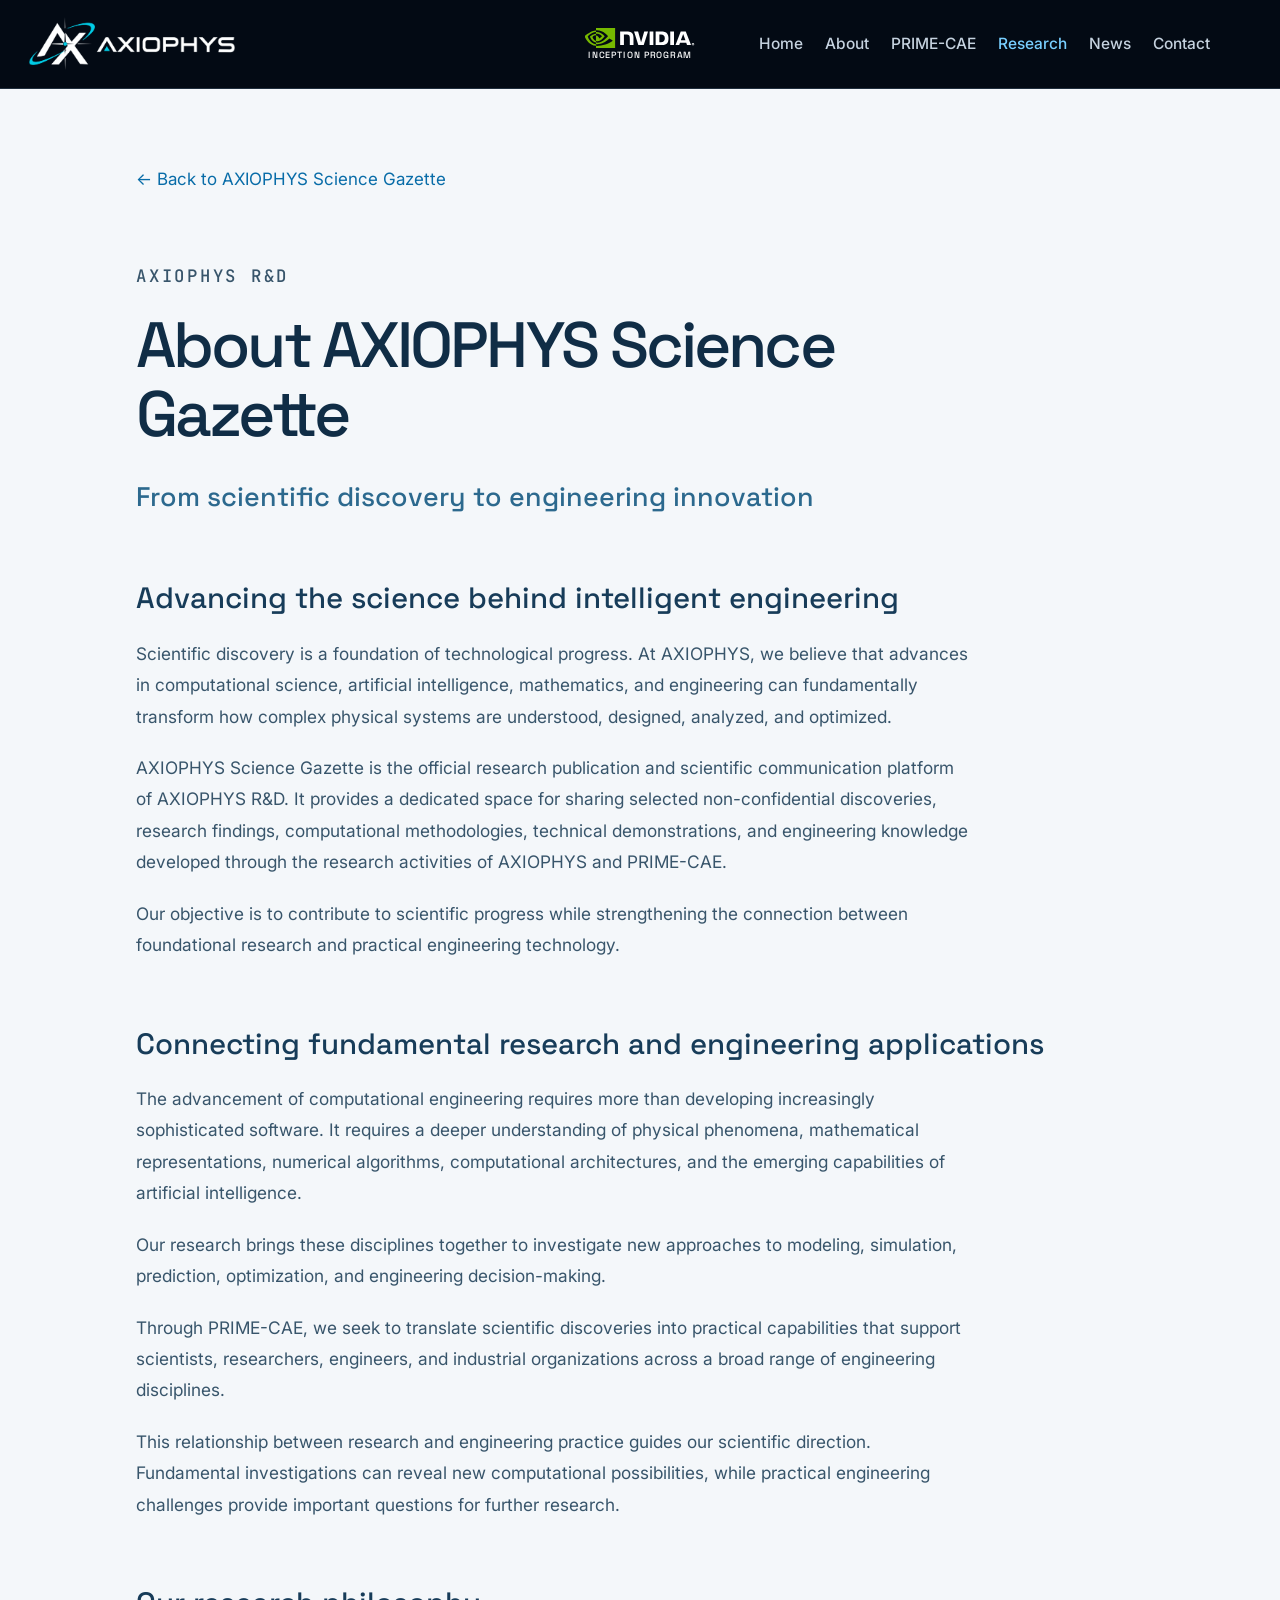
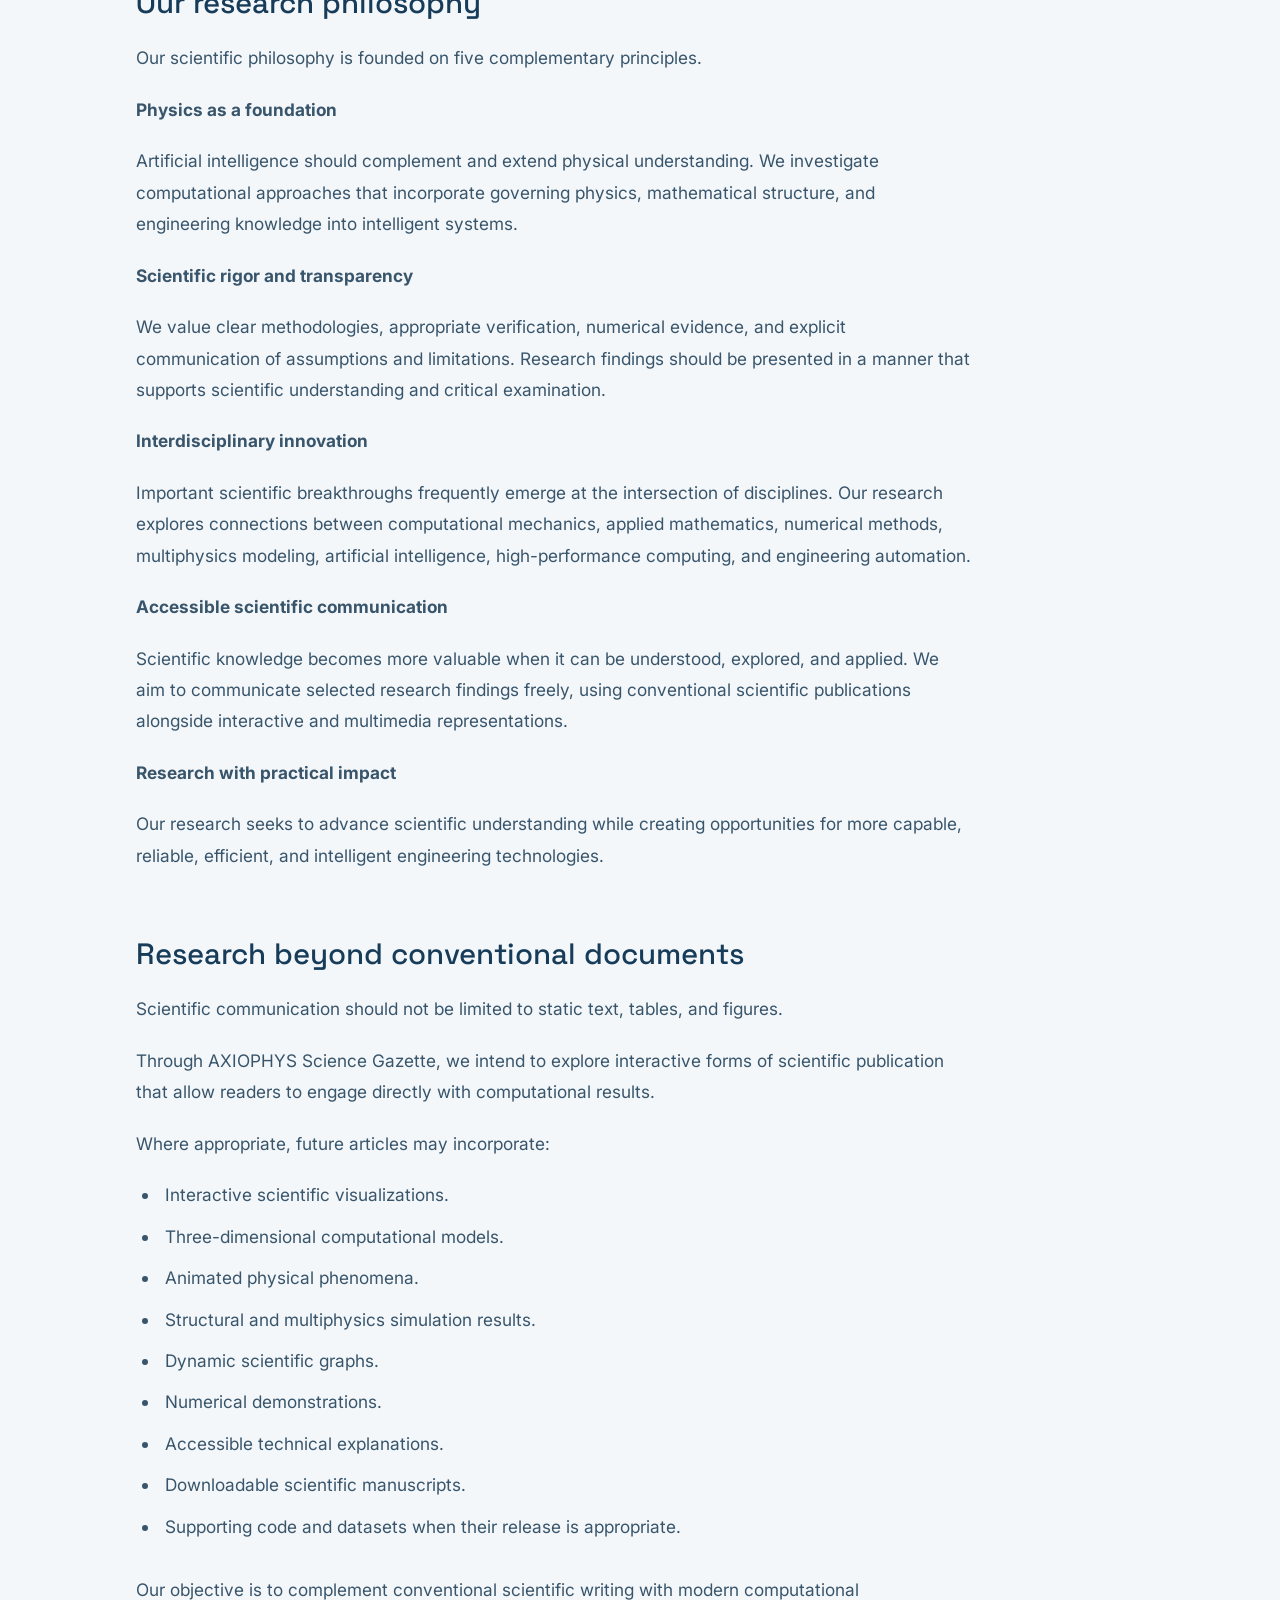
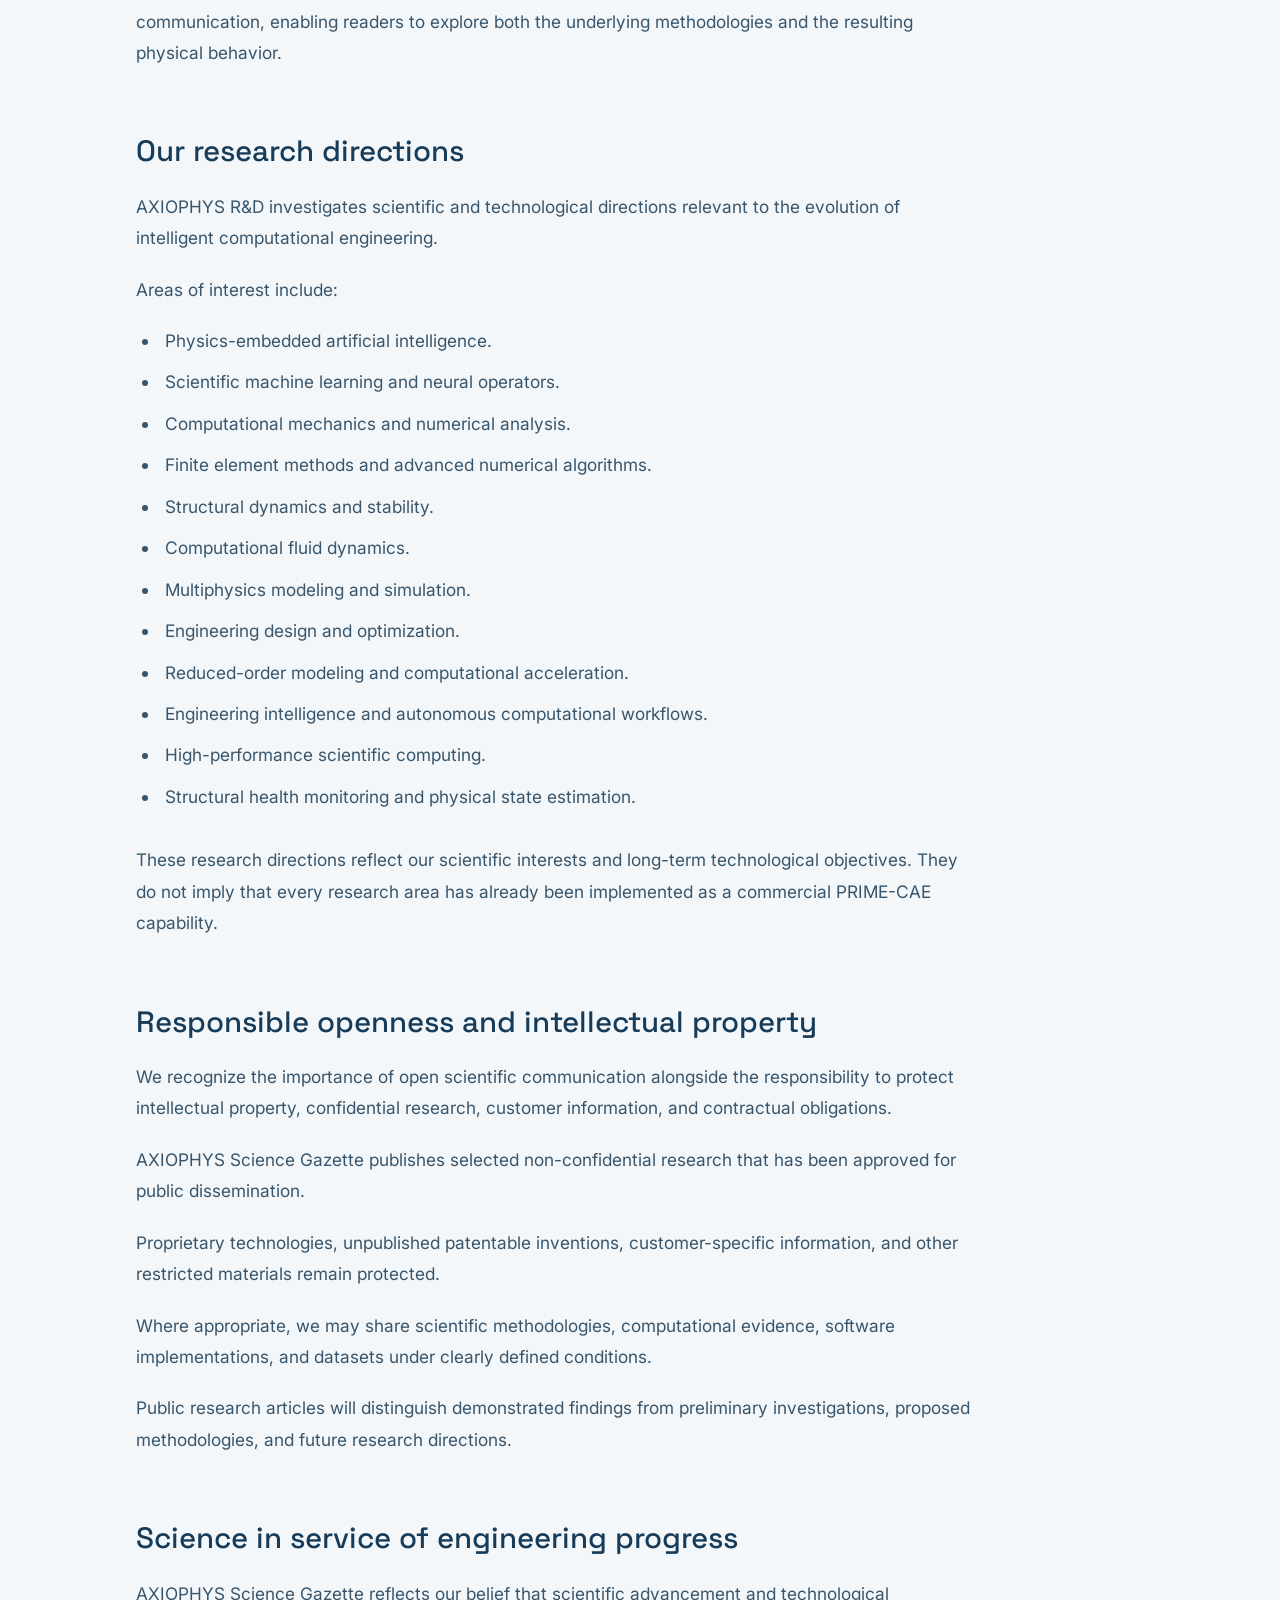
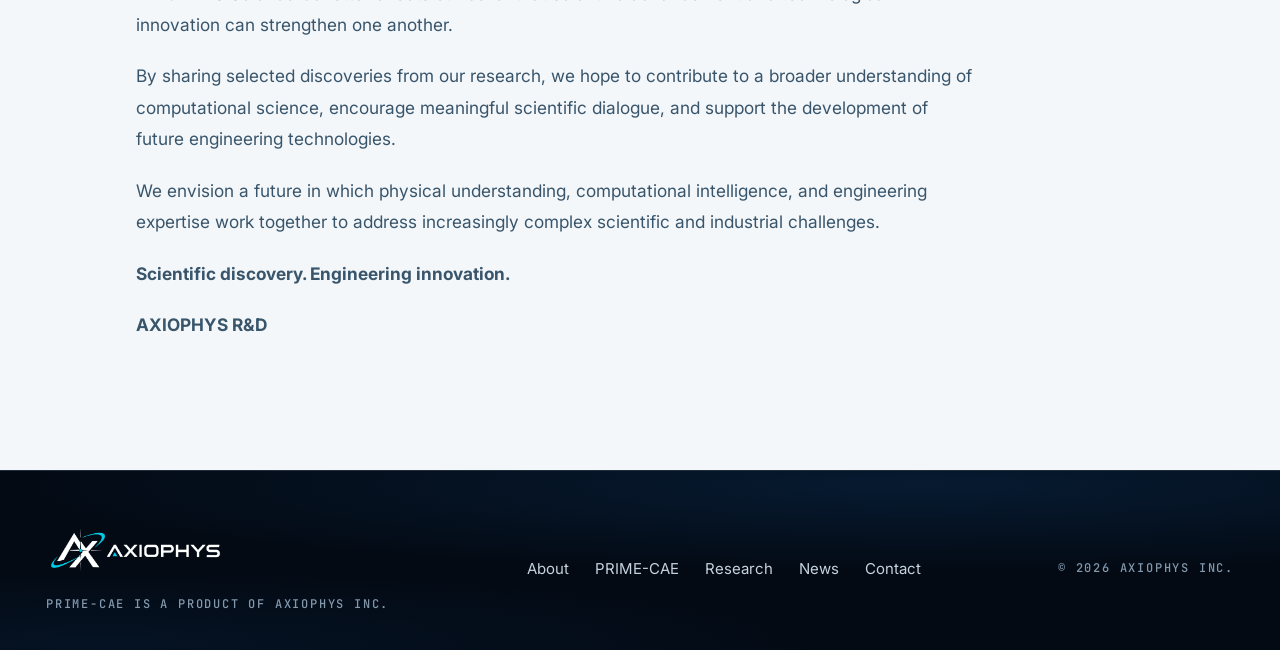
==== commit bf5ec013: "Add Home to AXIOPHYS navigation" ====
--- a/about-science-gazette.html
+++ b/about-science-gazette.html
@@ -12,6 +12,7 @@
     </div>
 
     <nav class="nav__links" id="navLinks" aria-label="Primary">
+      <a class="nav__a" href="https://axiophys.com/">Home</a>
       <a class="nav__a" href="index.html#about">About</a>
       <a class="nav__a" href="index.html#layer">PRIME-CAE</a>
       <a class="nav__a" href="research.html" aria-current="page">Research</a>
@@ -29,6 +30,7 @@
   </div>
 </header>
 <div class="menu" id="menu" data-env="navy">
+  <a href="https://axiophys.com/">Home</a>
   <a href="index.html#about">About</a>
   <a href="index.html#layer">PRIME-CAE</a>
   <a href="research.html" aria-current="page">Research</a>
--- a/css/research.css
+++ b/css/research.css
@@ -2,9 +2,9 @@
 .gazette-page .nav,.news-page .nav{background:#030a14}
 .gazette-page .nav__a[aria-current="page"],.news-page .nav__a[aria-current="page"]{color:#78cfff}
 .gazette-page .nav__ind{display:none}
-.gazette-hero{min-height:100svh;padding:var(--gazette-nav-h,var(--nav-h)) 0 0;background:#030a14;display:grid;place-items:center}
-.gazette-hero__frame{position:relative;width:min(100%,1920px);margin-inline:auto;isolation:isolate}
-.gazette-hero video{display:block;width:100%;height:auto;max-height:calc(100svh - var(--gazette-nav-h,var(--nav-h)));aspect-ratio:2/1;object-fit:contain;background:#030a14}
+.gazette-hero{min-height:calc(100svh - var(--gazette-category-h,58px));padding:var(--gazette-nav-h,var(--nav-h)) 0 0;background:#030a14;display:grid;align-content:start}
+.gazette-hero__frame{position:relative;width:100%;margin-inline:auto;isolation:isolate}
+.gazette-hero video{display:block;width:100%;height:auto;max-height:calc(100svh - var(--gazette-nav-h,var(--nav-h)) - var(--gazette-category-h,58px));aspect-ratio:2/1;object-fit:contain;background:#030a14}
 .gazette-hero__about{position:absolute;left:50%;bottom:22%;translate:-50% 0;z-index:2;white-space:nowrap;color:#e9f8ff;font:500 clamp(.88rem,1.1vw,1.1rem)/1.3 var(--font-sans);letter-spacing:.01em;padding:10px 16px;border-bottom:1px solid #8cdcf8;background:rgba(3,10,20,.48)}
 .gazette-hero__about:hover{background:rgba(3,10,20,.78)}
 .gazette-hero__play{position:absolute;right:clamp(12px,2vw,28px);top:clamp(12px,2vw,28px);z-index:2;color:#eef9ff;background:rgba(3,10,20,.12);border:0;padding:8px 10px;min-height:44px;font-size:.85rem;text-shadow:0 1px 8px #000}
@@ -12,9 +12,11 @@
 .gazette-credit{padding-block:18px 24px;border-bottom:1px solid #d6e1e9;color:#476177;font-size:.82rem;line-height:1.7}
 .gazette-credit summary{cursor:pointer;color:#2a5877;min-height:30px}
 .gazette-credit p{max-width:85ch;margin:12px 0 0}.gazette-credit a,.gazette-article a:not(.gazette-back){color:#086ca8;text-decoration:underline;text-underline-offset:3px}
-.gazette-categories{position:sticky;top:var(--gazette-nav-h,var(--nav-h));z-index:12;display:flex;gap:clamp(8px,3vw,34px);background:#f4f7fa;border-bottom:1px solid #c7d8e4;overflow:auto;scrollbar-width:thin}
-.gazette-categories a{display:inline-flex;align-items:center;min-height:58px;white-space:nowrap;color:#43647e;font:500 clamp(.88rem,1.3vw,1.05rem)/1.3 var(--font-sans);border-bottom:3px solid transparent}
-.gazette-categories a[aria-current="true"]{color:#0e5c8d;border-color:#0b8cc9}
+.gazette-categories{position:sticky;top:var(--gazette-nav-h,var(--nav-h));z-index:12;display:flex;gap:clamp(8px,3vw,34px);width:100%;padding-inline:var(--gutter);background:#030a14;border-bottom:1px solid #1d3b51;overflow:auto;scrollbar-width:thin}
+.gazette-categories{transition:transform .24s ease,opacity .24s ease}
+.gazette-categories--hidden{transform:translateY(calc(-100% - var(--gazette-nav-h,var(--nav-h))));opacity:0;pointer-events:none}
+.gazette-categories a{display:inline-flex;align-items:center;min-height:58px;white-space:nowrap;color:#b9cddd;font:500 clamp(.88rem,1.3vw,1.05rem)/1.3 var(--font-sans);border-bottom:3px solid transparent}
+.gazette-categories a[aria-current="true"]{color:#83d8ff;border-color:#3cbcff}
 .gazette-intro{padding-block:clamp(64px,8vw,120px);scroll-margin-top:calc(var(--gazette-nav-h,var(--nav-h)) + 70px);border-bottom:1px solid #cad9e3}
 .gazette-intro>*{max-width:78ch}.gazette-eyebrow{font:500 .78rem/1.5 var(--font-mono);letter-spacing:.16em;text-transform:uppercase;color:#0875a9;margin-bottom:18px}
 .gazette-intro h1,.gazette-article h1{font:500 clamp(2.2rem,5vw,4.6rem)/1.08 var(--font-sans);letter-spacing:-.045em;color:#102d46;margin:0 0 14px;max-width:18ch}
@@ -33,5 +35,5 @@
 .gazette-page .foot,.news-page .foot{background:#030a14;color:#d9eafa}
 .news-page .news-hero{padding-top:calc(var(--nav-h) + 46px)}
 .news-content#news-updates{scroll-margin-top:calc(var(--nav-h) + 22px)}
-@media(max-width:700px){.gazette-hero{min-height:0;padding-top:calc(var(--gazette-nav-h,var(--nav-h)) + 16px);padding-bottom:16px;display:block}.gazette-hero__frame{padding-bottom:64px}.gazette-hero video{max-height:none}.gazette-hero__about{bottom:12px;left:50%;max-width:calc(100% - 28px);white-space:normal;text-align:center;font-size:.88rem}.gazette-hero__play{top:8px;right:8px;font-size:.75rem;background:rgba(3,10,20,.08)}.gazette-categories a{min-height:52px}.gazette-intro{padding-block:54px}.gazette-browser{padding-bottom:60px}.gazette-article{padding-top:calc(var(--gazette-nav-h,var(--nav-h)) + 38px)}.gazette-article .gazette-back{margin-bottom:38px}}
+@media(max-width:700px){.gazette-hero{min-height:0;padding-top:var(--gazette-nav-h,var(--nav-h));padding-bottom:0;display:block}.gazette-hero__frame{padding-bottom:64px}.gazette-hero video{max-height:none}.gazette-hero__about{bottom:12px;left:50%;max-width:calc(100% - 28px);white-space:normal;text-align:center;font-size:.88rem}.gazette-hero__play{top:8px;right:8px;font-size:.75rem;background:rgba(3,10,20,.08)}.gazette-categories a{min-height:52px}.gazette-intro{padding-block:54px}.gazette-browser{padding-bottom:60px}.gazette-article{padding-top:calc(var(--gazette-nav-h,var(--nav-h)) + 38px)}.gazette-article .gazette-back{margin-bottom:38px}}
 @media(prefers-reduced-motion:reduce){.gazette-hero video{animation:none}}
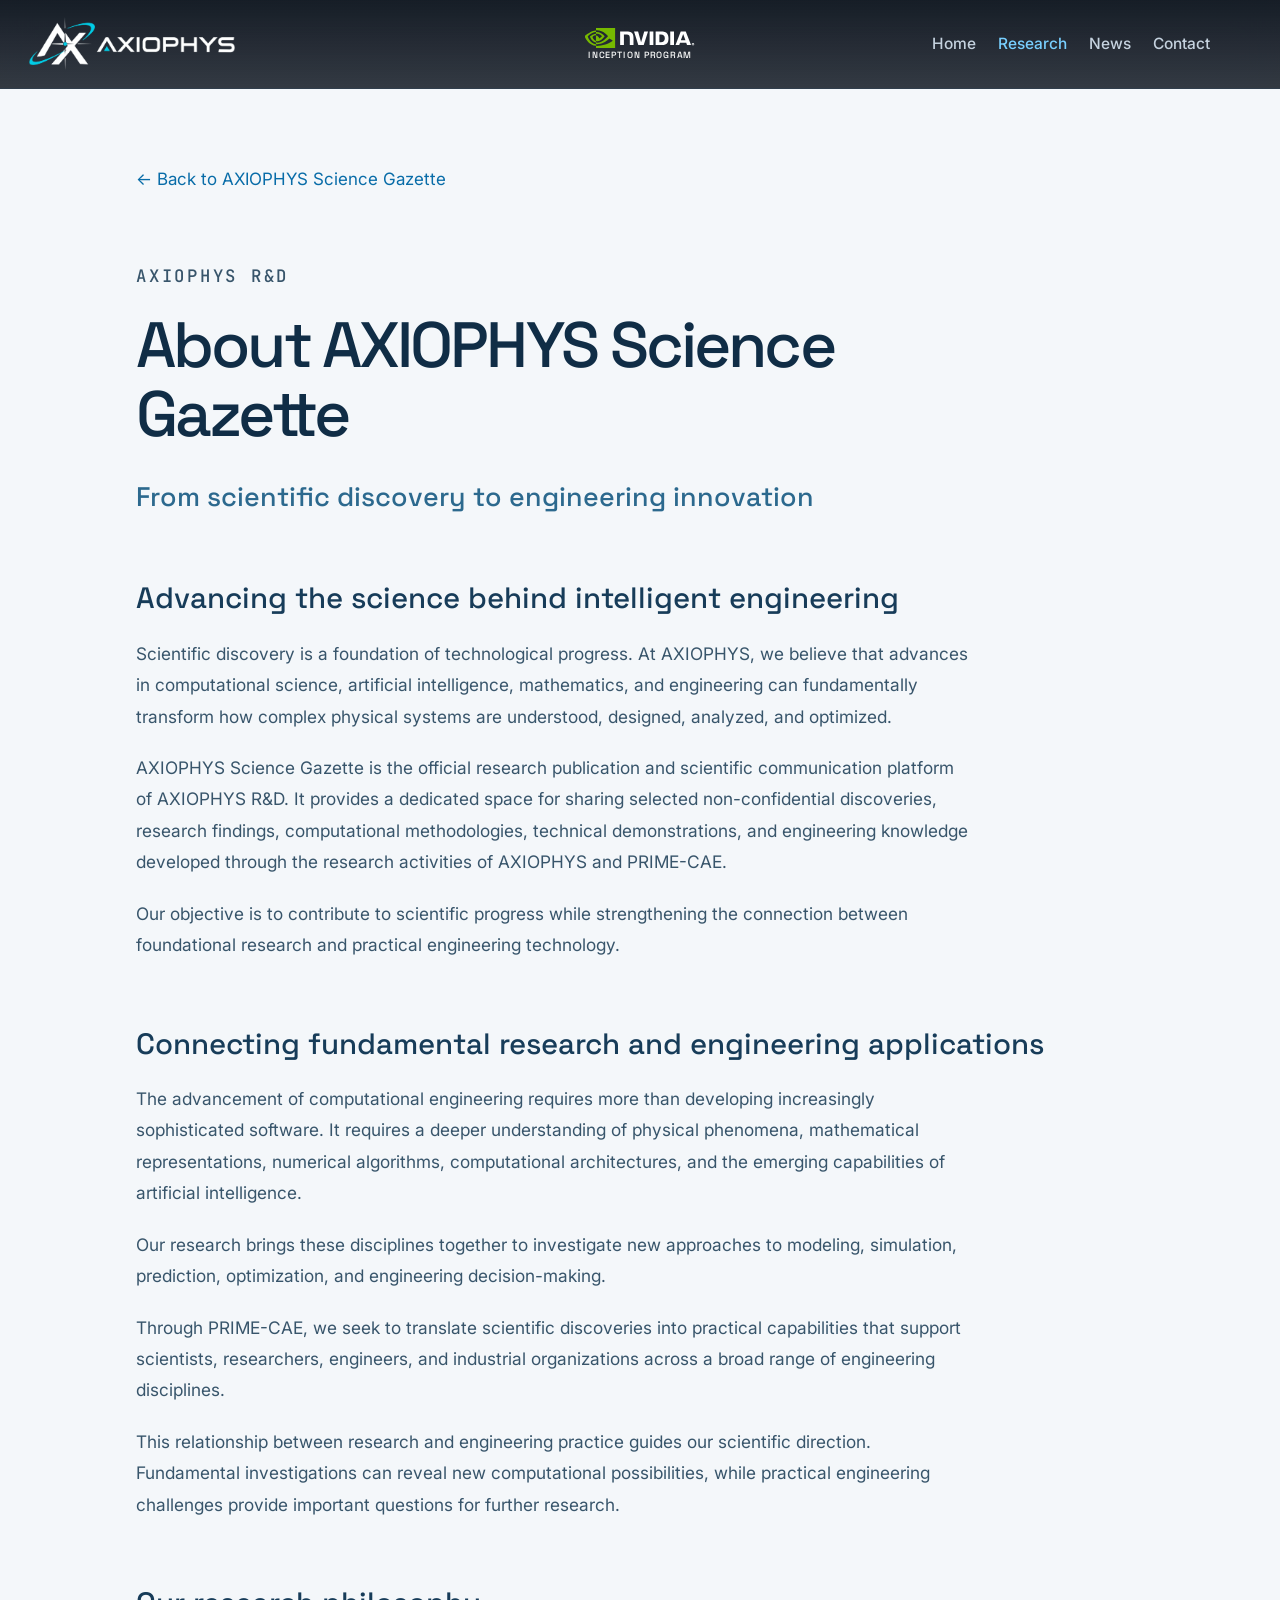
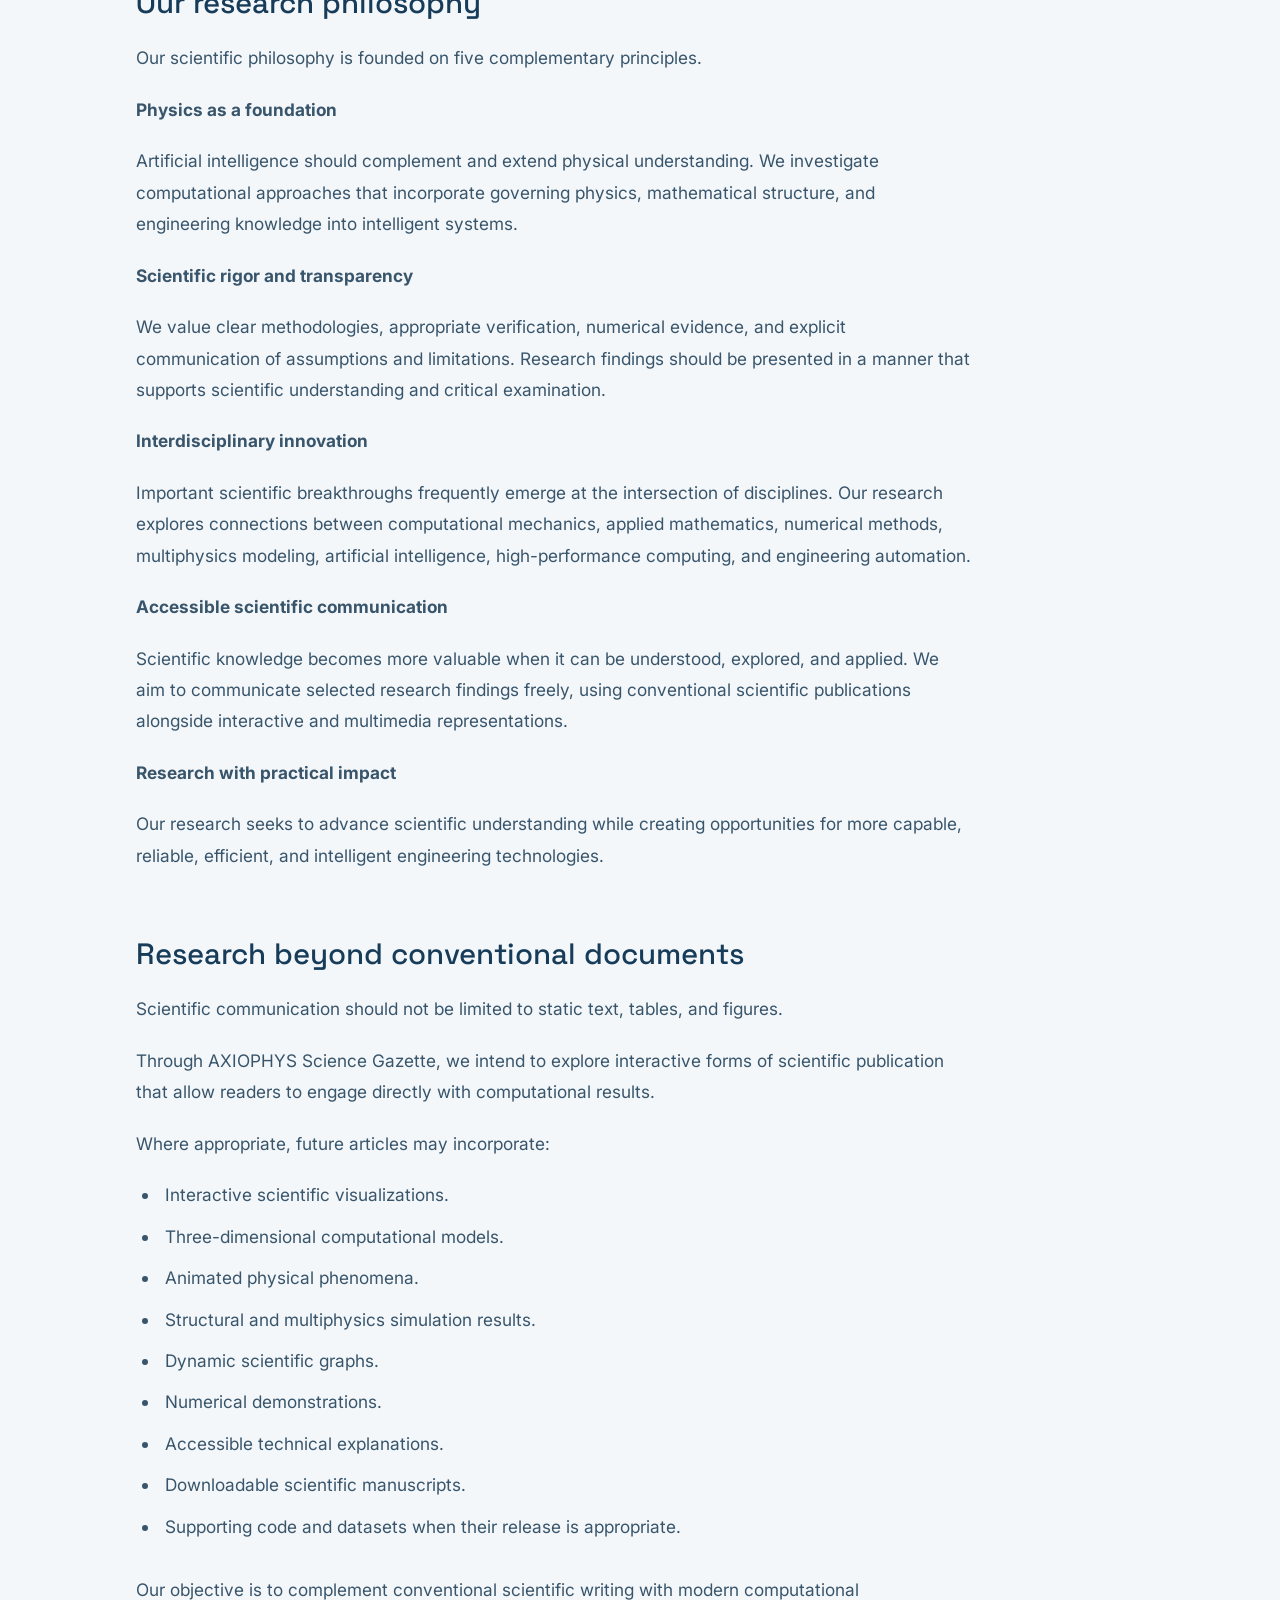
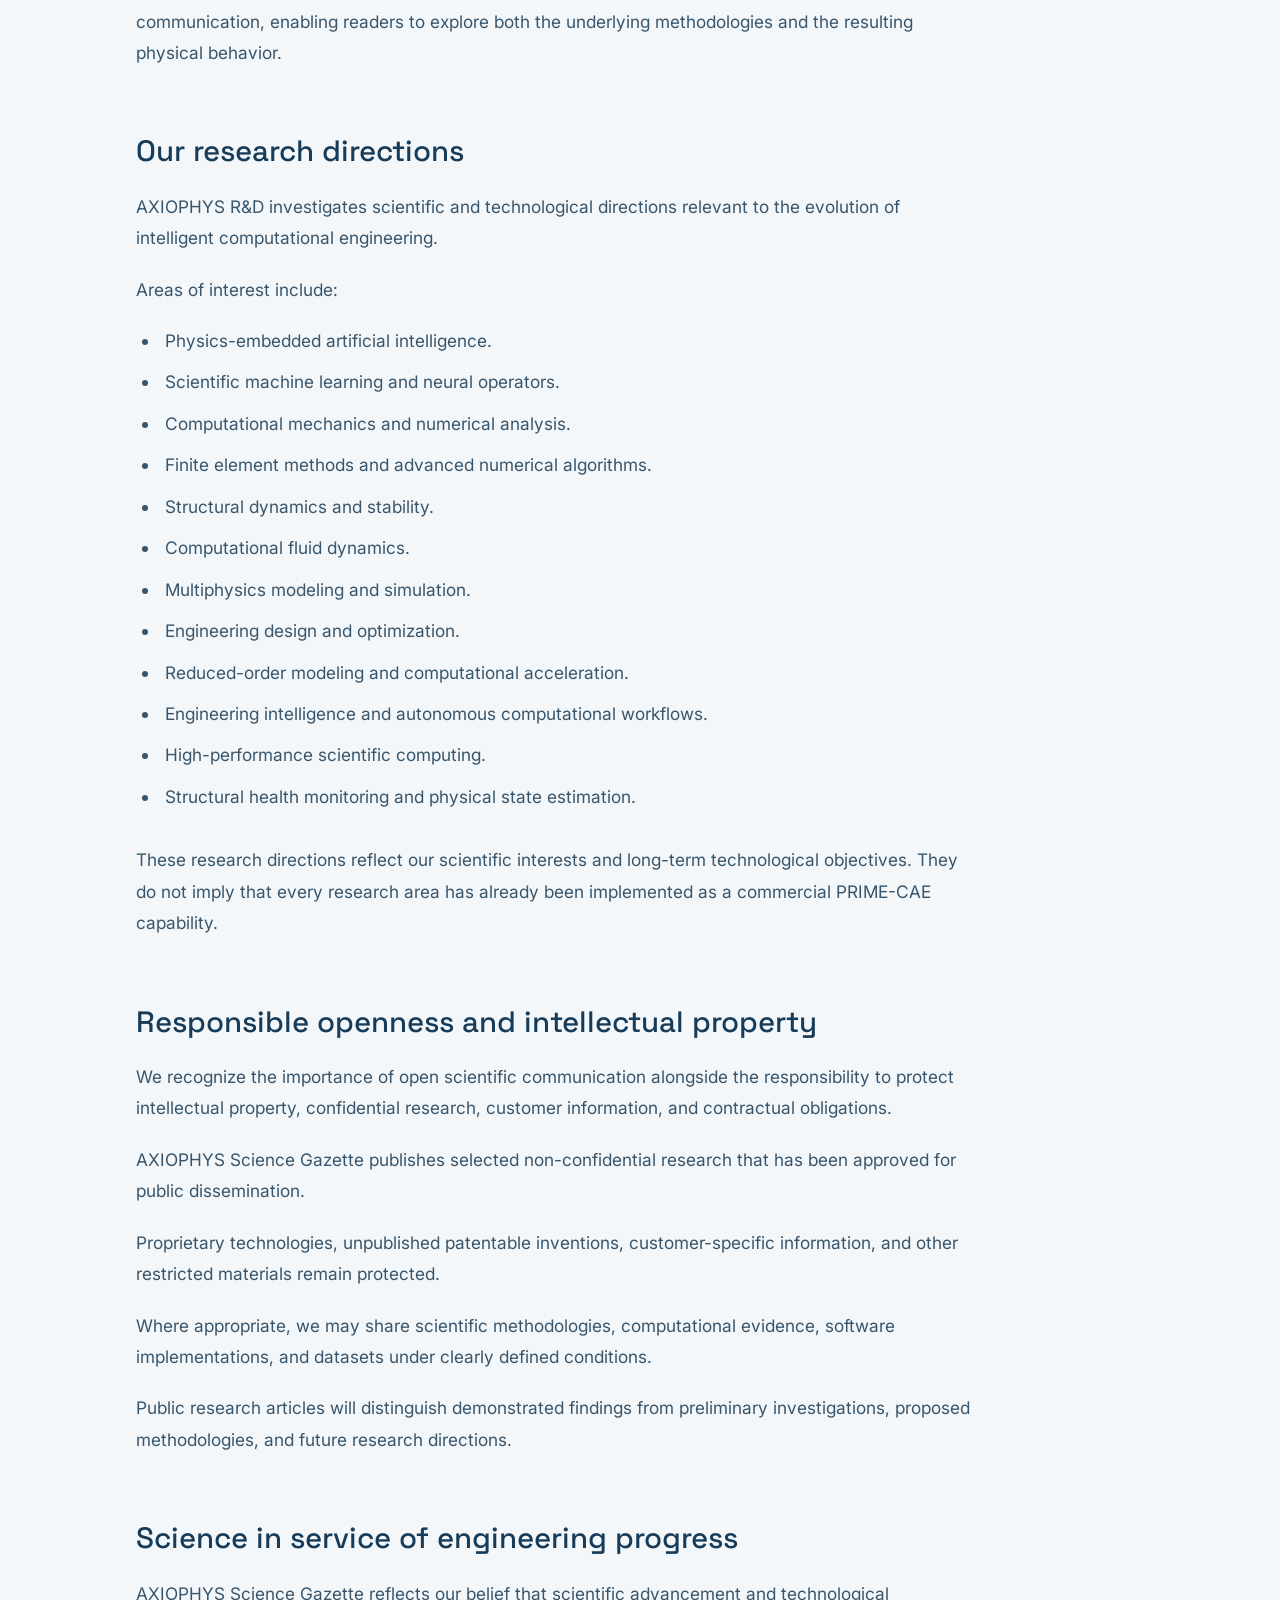
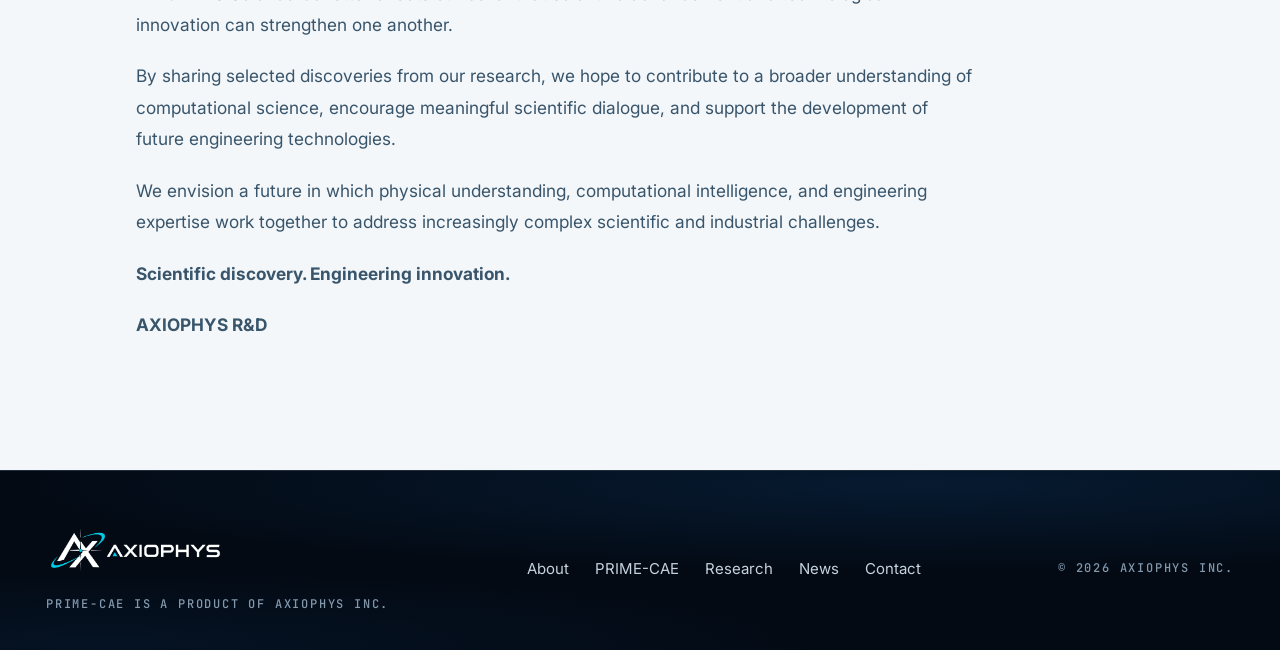
==== commit 4cee89a3: "Match secondary page headers to home navigation" ====
--- a/about-science-gazette.html
+++ b/about-science-gazette.html
@@ -1,4 +1,4 @@
-<!doctype html><html lang="en"><head><meta charset="utf-8"><meta name="viewport" content="width=device-width,initial-scale=1"><title>About AXIOPHYS Science Gazette | AXIOPHYS R&amp;D</title><meta name="description" content="The research philosophy behind AXIOPHYS Science Gazette and its connection between scientific discovery and engineering innovation."><link rel="canonical" href="https://axiophys.com/about-science-gazette.html"><meta name="theme-color" content="#030a14"><meta property="og:title" content="About AXIOPHYS Science Gazette | AXIOPHYS R&amp;D"><meta property="og:description" content="The research philosophy behind AXIOPHYS Science Gazette and its connection between scientific discovery and engineering innovation."><meta property="og:url" content="https://axiophys.com/about-science-gazette.html"><meta property="og:type" content="website"><meta property="og:image" content="https://axiophys.com/media/gazette/science-gazette-poster.jpg"><link href="https://fonts.googleapis.com/css2?family=Space+Grotesk:wght@400;500;600&family=Inter:wght@400;500;600&family=JetBrains+Mono:wght@400;500&display=swap" rel="stylesheet"><link rel="stylesheet" href="css/tokens.css"><link rel="stylesheet" href="css/base.css"><link rel="stylesheet" href="css/layout.css"><link rel="stylesheet" href="css/components.css"><link rel="stylesheet" href="css/hero.css"><link rel="stylesheet" href="css/sections.css"><link rel="stylesheet" href="css/mobile.css"><link rel="stylesheet" href="css/axiophys.css"><link rel="stylesheet" href="css/research.css?v=2"></head><body class="gazette-page"><svg xmlns="http://www.w3.org/2000/svg" width="0" height="0" aria-hidden="true" style="position:absolute;pointer-events:none"><defs><filter id="axiophys-on-dark" color-interpolation-filters="sRGB"><feColorMatrix type="matrix" values="1 -1.3944 0 0 1.1155  0 -0.26667 0 0 1.0251  0 -0.13333 0 0 1.01255  0 0 0 1 0"/></filter></defs></svg><header class="nav" id="nav" data-env="navy">
+<!doctype html><html lang="en"><head><meta charset="utf-8"><meta name="viewport" content="width=device-width,initial-scale=1"><link rel="icon" type="image/png" sizes="16x16" href="assets/axiophys-icon-16.png?v=1"><link rel="icon" type="image/png" sizes="32x32" href="assets/axiophys-icon-32.png?v=1"><link rel="icon" type="image/png" sizes="48x48" href="assets/axiophys-icon-48.png?v=1"><link rel="icon" type="image/png" sizes="192x192" href="assets/axiophys-icon-192.png?v=1"><link rel="apple-touch-icon" sizes="180x180" href="assets/axiophys-icon-180.png?v=1"><title>About AXIOPHYS Science Gazette | AXIOPHYS R&amp;D</title><meta name="description" content="The research philosophy behind AXIOPHYS Science Gazette and its connection between scientific discovery and engineering innovation."><link rel="canonical" href="https://axiophys.com/about-science-gazette.html"><meta name="theme-color" content="#030a14"><meta property="og:title" content="About AXIOPHYS Science Gazette | AXIOPHYS R&amp;D"><meta property="og:description" content="The research philosophy behind AXIOPHYS Science Gazette and its connection between scientific discovery and engineering innovation."><meta property="og:url" content="https://axiophys.com/about-science-gazette.html"><meta property="og:type" content="website"><meta property="og:image" content="https://axiophys.com/media/gazette/science-gazette-poster.jpg"><link href="https://fonts.googleapis.com/css2?family=Space+Grotesk:wght@400;500;600&family=Inter:wght@400;500;600&family=JetBrains+Mono:wght@400;500&display=swap" rel="stylesheet"><link rel="stylesheet" href="css/tokens.css"><link rel="stylesheet" href="css/base.css"><link rel="stylesheet" href="css/layout.css"><link rel="stylesheet" href="css/components.css"><link rel="stylesheet" href="css/hero.css?v=menu-full-width-1"><link rel="stylesheet" href="css/sections.css"><link rel="stylesheet" href="css/mobile.css?v=mobile-menu-right-1"><link rel="stylesheet" href="css/axiophys.css?v=hero-rail-1"><link rel="stylesheet" href="css/research.css?v=13"></head><body class="gazette-page"><svg xmlns="http://www.w3.org/2000/svg" width="0" height="0" aria-hidden="true" style="position:absolute;pointer-events:none"><defs><filter id="axiophys-on-dark" color-interpolation-filters="sRGB"><feColorMatrix type="matrix" values="1 -1.3944 0 0 1.1155  0 -0.26667 0 0 1.0251  0 -0.13333 0 0 1.01255  0 0 0 1 0"/></filter></defs></svg><header class="nav" id="nav" data-env="navy">
   <div class="progress" aria-hidden="true"><i id="progressBar"></i></div>
   <div class="shell nav__in">
     <a class="nav__brand" href="#top" aria-label="AXIOPHYS home">
@@ -13,11 +13,9 @@
 
     <nav class="nav__links" id="navLinks" aria-label="Primary">
       <a class="nav__a" href="https://axiophys.com/">Home</a>
-      <a class="nav__a" href="index.html#about">About</a>
-      <a class="nav__a" href="index.html#layer">PRIME-CAE</a>
       <a class="nav__a" href="research.html" aria-current="page">Research</a>
       <a class="nav__a" href="news.html">News</a>
-      <a class="nav__a" href="index.html#access">Contact</a>
+      <a class="nav__a" href="contact.html">Contact</a>
       <span class="nav__ind" id="navInd" aria-hidden="true"></span>
     </nav>
 
@@ -35,7 +33,7 @@
   <a href="index.html#layer">PRIME-CAE</a>
   <a href="research.html" aria-current="page">Research</a>
   <a href="news.html">News</a>
-  <a href="index.html#access">Contact</a>
+  <a href="contact.html">Contact</a>
 </div><main id="top"><article class="gazette-article shell"><a class="gazette-back" href="research.html#about-gazette">← Back to AXIOPHYS Science Gazette</a><p class="gazette-eyebrow">AXIOPHYS R&amp;D</p><h1>About AXIOPHYS Science Gazette</h1><h2>From scientific discovery to engineering innovation</h2>
 <h3>Advancing the science behind intelligent engineering</h3>
 <p>Scientific discovery is a foundation of technological progress. At AXIOPHYS, we believe that advances in computational science, artificial intelligence, mathematics, and engineering can fundamentally transform how complex physical systems are understood, designed, analyzed, and optimized.</p>
@@ -109,7 +107,7 @@
       <img class="foot__logo axiophys-logo" src="assets/axiophys-logo-transparent.png" alt="AXIOPHYS" width="1200" height="358">
       <p class="t-micro" style="margin-top:var(--s-4)">PRIME-CAE is a product of AXIOPHYS Inc.</p>
     </div>
-    <nav class="foot__links" aria-label="Footer"><a href="index.html#about">About</a> <a href="index.html#layer">PRIME-CAE</a> <a href="research.html">Research</a> <a href="news.html">News</a> <a href="index.html#access">Contact</a></nav>
+    <nav class="foot__links" aria-label="Footer"><a href="index.html#about">About</a> <a href="index.html#layer">PRIME-CAE</a> <a href="research.html">Research</a> <a href="news.html">News</a> <a href="contact.html">Contact</a></nav>
     <span class="t-micro">© <span id="year">2026</span> AXIOPHYS Inc.</span>
   </div>
 </footer><script type="module" src="js/site-page.js"></script></body></html>
--- a/css/axiophys.css
+++ b/css/axiophys.css
@@ -38,6 +38,12 @@
   gap:10px;
 }
 .hero .hero__manual button{width:44px;height:44px}
+.hero__rail-links{display:flex;align-items:center;gap:clamp(18px,2.4vw,36px);margin-left:auto}
+.hero__rail-links a{display:inline-flex;align-items:center;gap:8px;min-height:44px;white-space:nowrap;color:#d9edfa;font:500 clamp(.9rem,1vw,1.05rem)/1.3 var(--font-sans);border-bottom:1px solid rgba(131,216,255,.46);transition:color var(--t-fast),border-color var(--t-fast)}
+.hero__rail-links a:hover,.hero__rail-links a:focus-visible{color:#83d8ff;border-color:#83d8ff}
+.hero__rail-links a span{font-size:.9em;color:#83d8ff}
+@media(min-width:901px) and (max-width:1150px){.hero__rail .scroll-cue{display:none}}
+@media(max-width:900px){.hero__rail-links{order:-1;width:100%;justify-content:center;margin-left:0}.hero__rail .scroll-cue{margin-inline:auto}}
 
 .story-section{
   display:grid;
--- a/css/research.css
+++ b/css/research.css
@@ -1,22 +1,22 @@
 .gazette-page,.news-page{background:#f4f7fa;color:#193249}
-.gazette-page .nav,.news-page .nav{background:#030a14}
+.gazette-page{position:relative}
 .gazette-page .nav__a[aria-current="page"],.news-page .nav__a[aria-current="page"]{color:#78cfff}
-.gazette-page .nav__ind{display:none}
-.gazette-hero{min-height:calc(100svh - var(--gazette-category-h,58px));padding:var(--gazette-nav-h,var(--nav-h)) 0 0;background:#030a14;display:grid;align-content:start}
-.gazette-hero__frame{position:relative;width:100%;margin-inline:auto;isolation:isolate}
-.gazette-hero video{display:block;width:100%;height:auto;max-height:calc(100svh - var(--gazette-nav-h,var(--nav-h)) - var(--gazette-category-h,58px));aspect-ratio:2/1;object-fit:contain;background:#030a14}
-.gazette-hero__about{position:absolute;left:50%;bottom:22%;translate:-50% 0;z-index:2;white-space:nowrap;color:#e9f8ff;font:500 clamp(.88rem,1.1vw,1.1rem)/1.3 var(--font-sans);letter-spacing:.01em;padding:10px 16px;border-bottom:1px solid #8cdcf8;background:rgba(3,10,20,.48)}
-.gazette-hero__about:hover{background:rgba(3,10,20,.78)}
+.gazette-hero{padding:var(--gazette-nav-h,var(--nav-h)) 0 0;background:#030a14}
+.gazette-hero__frame{position:relative;width:100%;height:50vw;isolation:isolate;overflow:hidden}
+.gazette-hero video{display:block;width:100%;height:50vw;aspect-ratio:2/1;object-fit:contain;background:#030a14}
 .gazette-hero__play{position:absolute;right:clamp(12px,2vw,28px);top:clamp(12px,2vw,28px);z-index:2;color:#eef9ff;background:rgba(3,10,20,.12);border:0;padding:8px 10px;min-height:44px;font-size:.85rem;text-shadow:0 1px 8px #000}
 .gazette-hero__play:hover,.gazette-hero__play:focus-visible{background:rgba(3,10,20,.36)}
 .gazette-credit{padding-block:18px 24px;border-bottom:1px solid #d6e1e9;color:#476177;font-size:.82rem;line-height:1.7}
 .gazette-credit summary{cursor:pointer;color:#2a5877;min-height:30px}
 .gazette-credit p{max-width:85ch;margin:12px 0 0}.gazette-credit a,.gazette-article a:not(.gazette-back){color:#086ca8;text-decoration:underline;text-underline-offset:3px}
-.gazette-categories{position:sticky;top:var(--gazette-nav-h,var(--nav-h));z-index:12;display:flex;gap:clamp(8px,3vw,34px);width:100%;padding-inline:var(--gutter);background:#030a14;border-bottom:1px solid #1d3b51;overflow:auto;scrollbar-width:thin}
-.gazette-categories{transition:transform .24s ease,opacity .24s ease}
-.gazette-categories--hidden{transform:translateY(calc(-100% - var(--gazette-nav-h,var(--nav-h))));opacity:0;pointer-events:none}
-.gazette-categories a{display:inline-flex;align-items:center;min-height:58px;white-space:nowrap;color:#b9cddd;font:500 clamp(.88rem,1.3vw,1.05rem)/1.3 var(--font-sans);border-bottom:3px solid transparent}
+.gazette-categories{position:absolute;top:calc(var(--gazette-nav-h,var(--nav-h)) + 14vw);left:clamp(20px,9.5vw,150px);z-index:12;display:flex;flex-direction:column;align-items:flex-start;gap:clamp(4px,1vw,12px);width:max-content;max-width:calc(100vw - var(--gutter) - var(--gutter));padding:0;background:transparent;border:0;transition:transform .22s ease,opacity .22s ease}
+.gazette-categories--hidden{transform:translateY(-14px);opacity:0;pointer-events:none}
+.gazette-categories a{display:inline-flex;align-items:center;min-height:50px;white-space:nowrap;color:#eef9ff;font:600 clamp(1.125rem,1.65vw,1.5rem)/1.3 var(--font-sans);text-shadow:0 2px 12px #001329;border-bottom:2px solid transparent}
+.gazette-categories a:hover,.gazette-categories a:focus-visible{color:#83d8ff}
 .gazette-categories a[aria-current="true"]{color:#83d8ff;border-color:#3cbcff}
+.gazette-categories--floating{position:fixed;top:calc(var(--gazette-nav-h,var(--nav-h)) + 12px);left:var(--gutter);flex-direction:row;align-items:center;gap:clamp(10px,2vw,24px);max-width:calc(100vw - var(--gutter) - var(--gutter));padding:6px 14px;background:rgba(244,247,250,.97);border:1px solid #bdd0dd;border-radius:6px;box-shadow:0 10px 28px rgba(12,38,61,.14);overflow-x:auto;scrollbar-width:thin}
+.gazette-categories--floating a{min-height:40px;color:#193249;font-size:1rem;text-shadow:none}
+.gazette-categories--floating a[aria-current="true"]{color:#086ca8}
 .gazette-intro{padding-block:clamp(64px,8vw,120px);scroll-margin-top:calc(var(--gazette-nav-h,var(--nav-h)) + 70px);border-bottom:1px solid #cad9e3}
 .gazette-intro>*{max-width:78ch}.gazette-eyebrow{font:500 .78rem/1.5 var(--font-mono);letter-spacing:.16em;text-transform:uppercase;color:#0875a9;margin-bottom:18px}
 .gazette-intro h1,.gazette-article h1{font:500 clamp(2.2rem,5vw,4.6rem)/1.08 var(--font-sans);letter-spacing:-.045em;color:#102d46;margin:0 0 14px;max-width:18ch}
@@ -35,5 +35,6 @@
 .gazette-page .foot,.news-page .foot{background:#030a14;color:#d9eafa}
 .news-page .news-hero{padding-top:calc(var(--nav-h) + 46px)}
 .news-content#news-updates{scroll-margin-top:calc(var(--nav-h) + 22px)}
-@media(max-width:700px){.gazette-hero{min-height:0;padding-top:var(--gazette-nav-h,var(--nav-h));padding-bottom:0;display:block}.gazette-hero__frame{padding-bottom:64px}.gazette-hero video{max-height:none}.gazette-hero__about{bottom:12px;left:50%;max-width:calc(100% - 28px);white-space:normal;text-align:center;font-size:.88rem}.gazette-hero__play{top:8px;right:8px;font-size:.75rem;background:rgba(3,10,20,.08)}.gazette-categories a{min-height:52px}.gazette-intro{padding-block:54px}.gazette-browser{padding-bottom:60px}.gazette-article{padding-top:calc(var(--gazette-nav-h,var(--nav-h)) + 38px)}.gazette-article .gazette-back{margin-bottom:38px}}
+@media(max-width:700px){.gazette-hero__play{top:auto;bottom:8px;right:8px;font-size:.75rem;background:rgba(3,10,20,.08)}.gazette-categories{top:calc(var(--gazette-nav-h,var(--nav-h)) + 6px);left:var(--gutter);flex-direction:row;align-items:center;gap:clamp(8px,2.5vw,14px);max-width:calc(100vw - var(--gutter) - var(--gutter));overflow-x:auto;scrollbar-width:none}.gazette-categories a{min-height:44px;font-size:.9rem}.gazette-categories--floating{top:calc(var(--gazette-nav-h,var(--nav-h)) + 8px);padding:5px 10px;scrollbar-width:thin}.gazette-categories--floating a{font-size:.875rem}.gazette-intro{padding-block:54px}.gazette-browser{padding-bottom:60px}.gazette-article{padding-top:calc(var(--gazette-nav-h,var(--nav-h)) + 38px)}.gazette-article .gazette-back{margin-bottom:38px}}
+@media(max-width:360px){.gazette-categories{left:14px;gap:6px;max-width:calc(100vw - 28px)}.gazette-categories a{font-size:.82rem}.gazette-categories--floating{left:14px}.gazette-categories--floating a{font-size:.82rem}}
 @media(prefers-reduced-motion:reduce){.gazette-hero video{animation:none}}
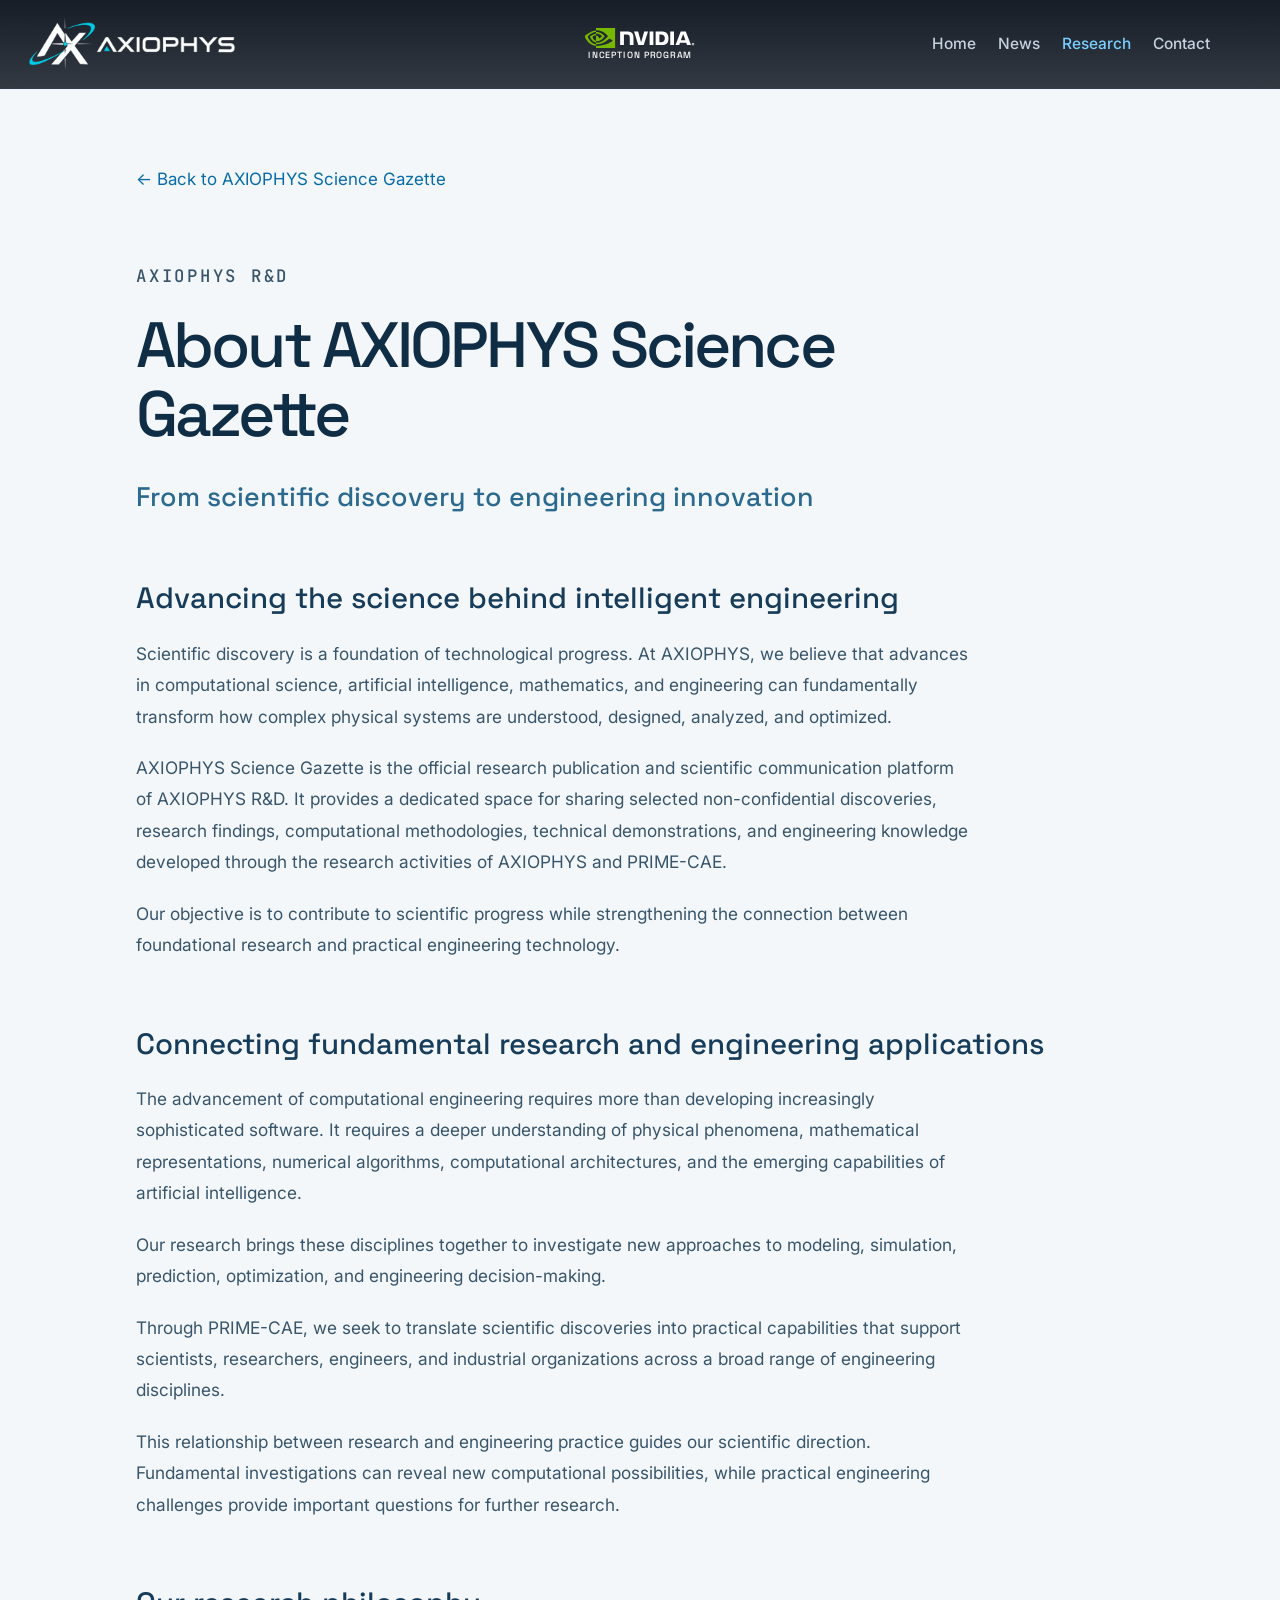
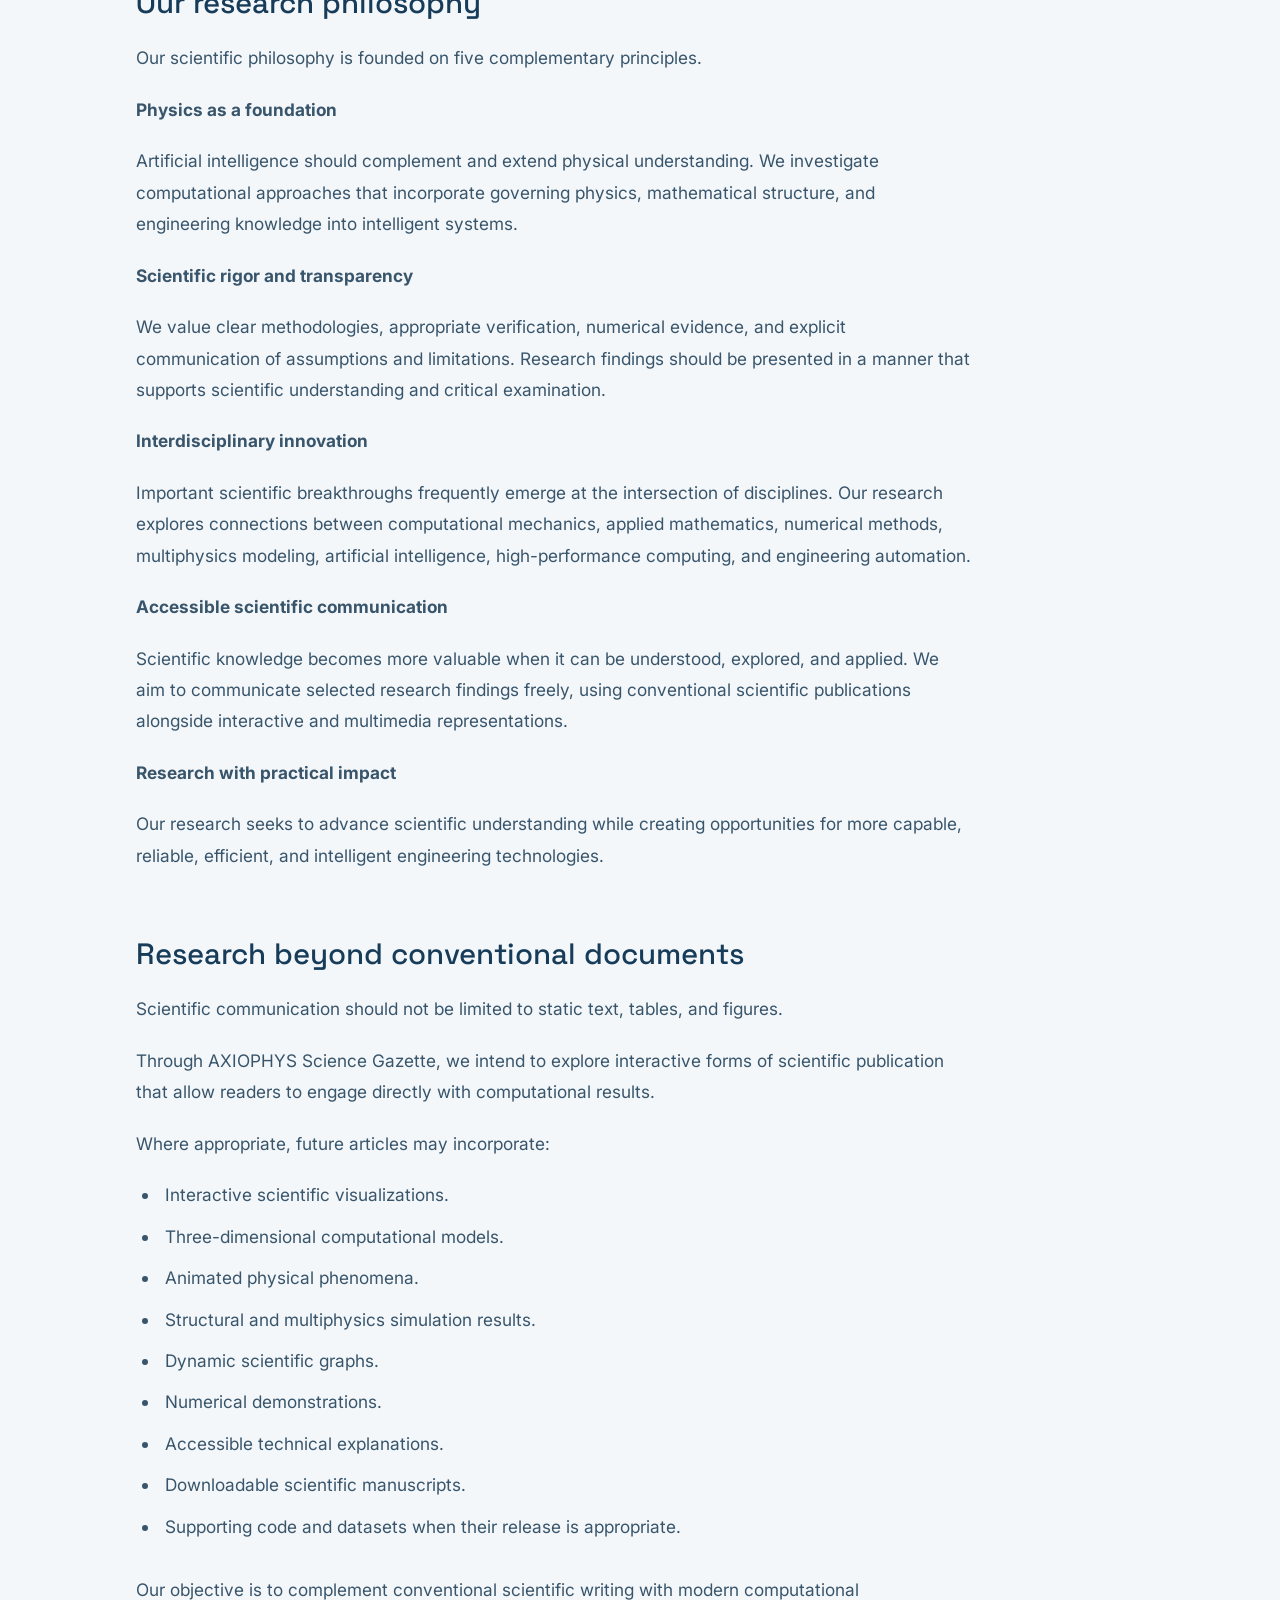
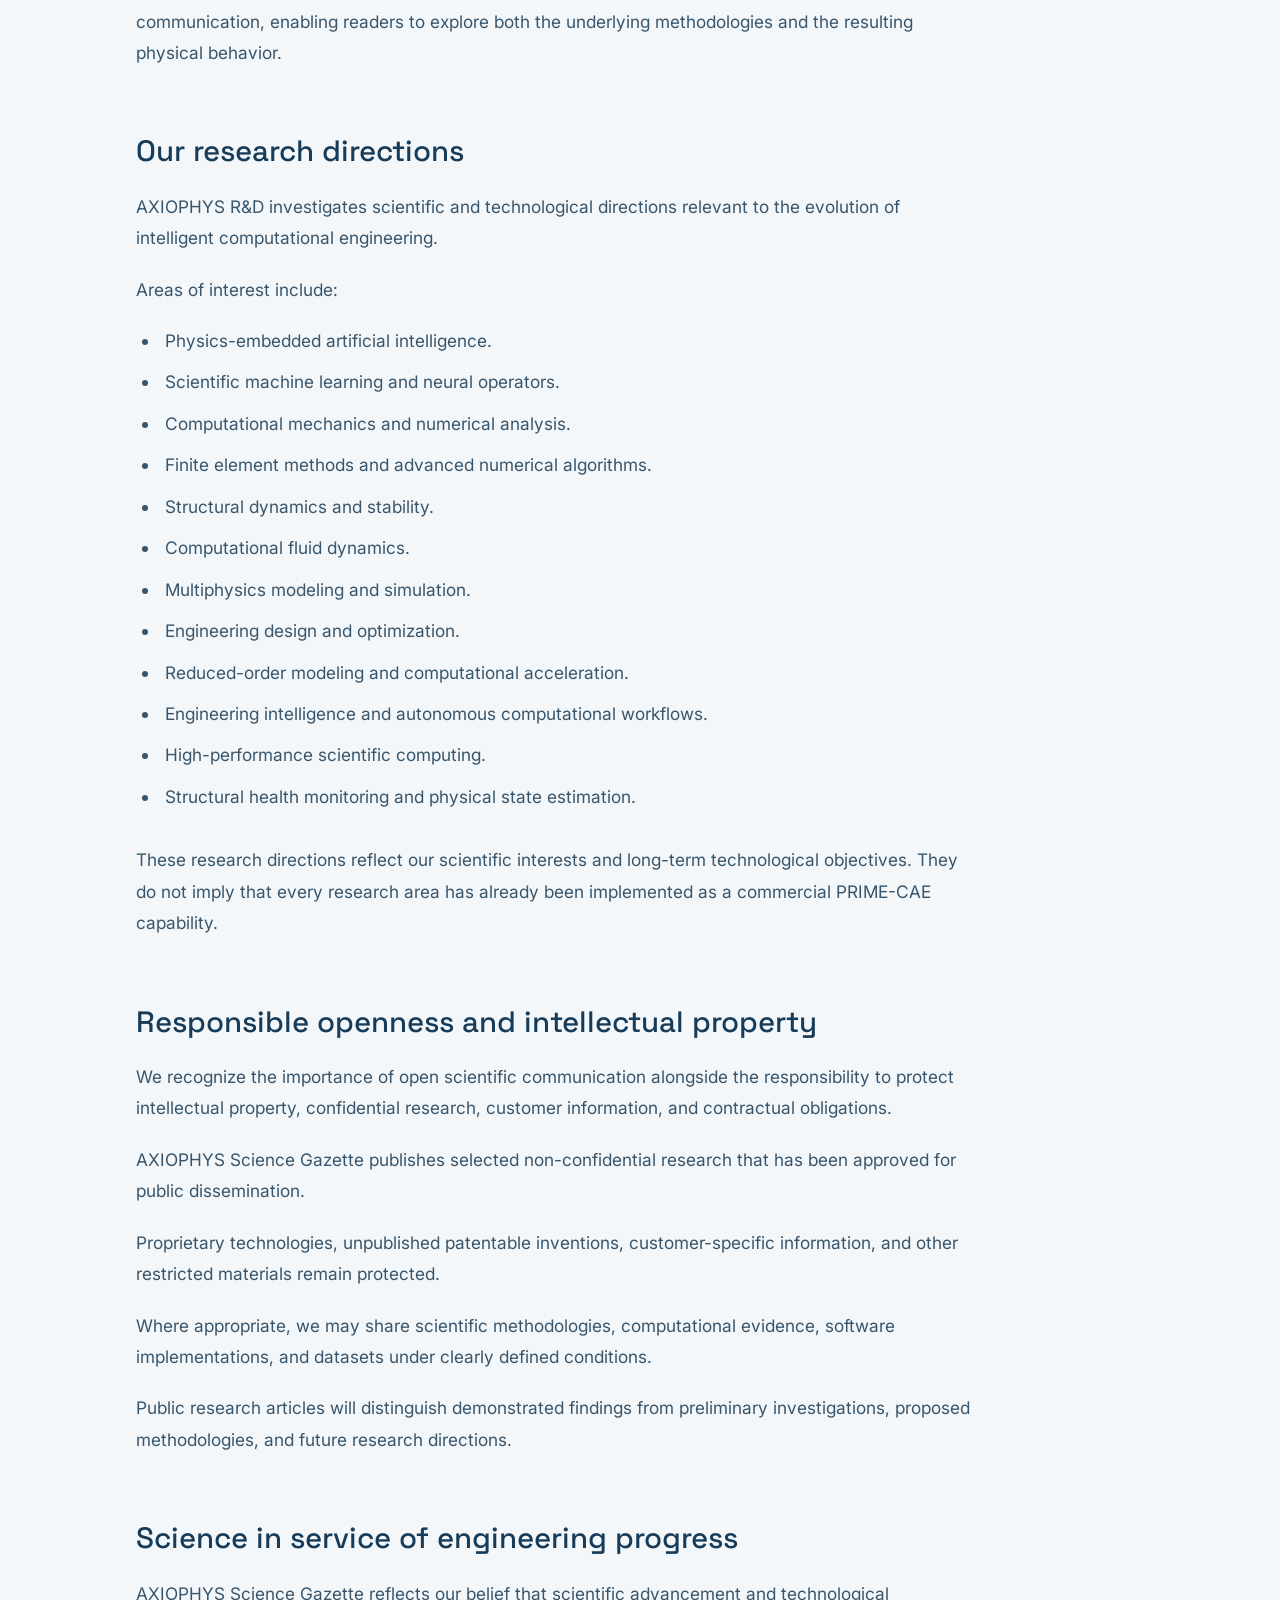
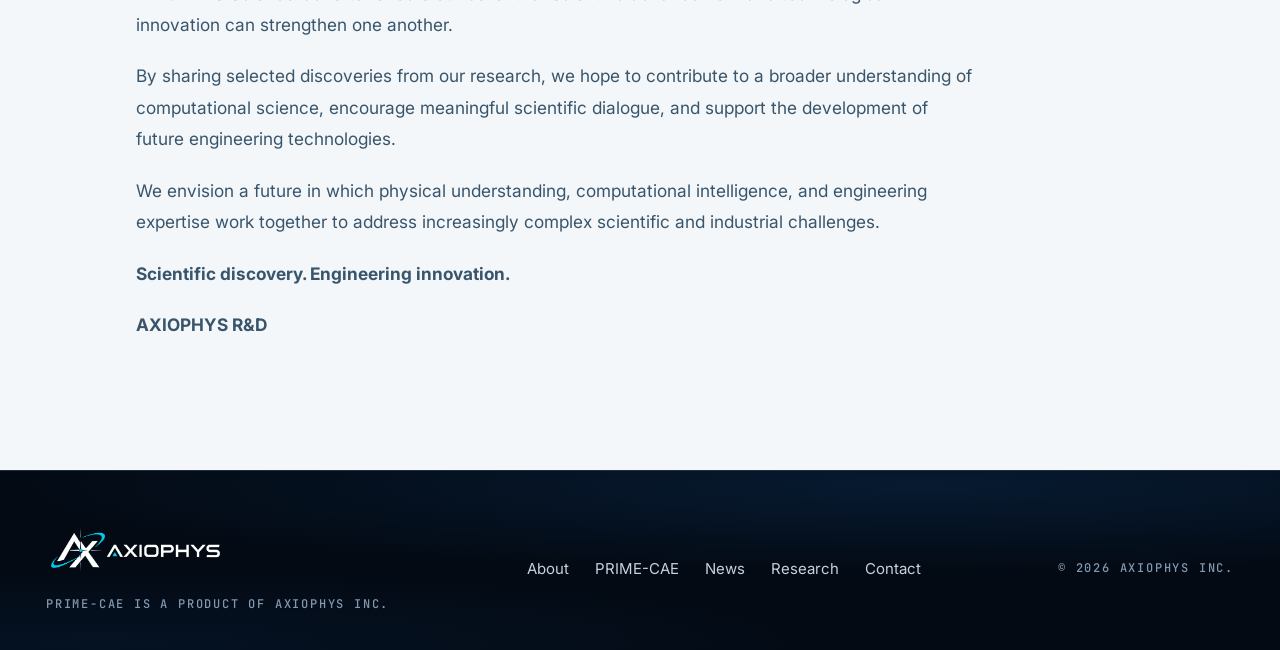
==== commit 20134009: "Place News before Research across site navigation" ====
--- a/about-science-gazette.html
+++ b/about-science-gazette.html
@@ -13,8 +13,8 @@
 
     <nav class="nav__links" id="navLinks" aria-label="Primary">
       <a class="nav__a" href="https://axiophys.com/">Home</a>
+      <a class="nav__a" href="news.html">News</a>
       <a class="nav__a" href="research.html" aria-current="page">Research</a>
-      <a class="nav__a" href="news.html">News</a>
       <a class="nav__a" href="contact.html">Contact</a>
       <span class="nav__ind" id="navInd" aria-hidden="true"></span>
     </nav>
@@ -31,8 +31,8 @@
   <a href="https://axiophys.com/">Home</a>
   <a href="index.html#about">About</a>
   <a href="index.html#layer">PRIME-CAE</a>
+  <a href="news.html">News</a>
   <a href="research.html" aria-current="page">Research</a>
-  <a href="news.html">News</a>
   <a href="contact.html">Contact</a>
 </div><main id="top"><article class="gazette-article shell"><a class="gazette-back" href="research.html#about-gazette">← Back to AXIOPHYS Science Gazette</a><p class="gazette-eyebrow">AXIOPHYS R&amp;D</p><h1>About AXIOPHYS Science Gazette</h1><h2>From scientific discovery to engineering innovation</h2>
 <h3>Advancing the science behind intelligent engineering</h3>
@@ -107,7 +107,7 @@
       <img class="foot__logo axiophys-logo" src="assets/axiophys-logo-transparent.png" alt="AXIOPHYS" width="1200" height="358">
       <p class="t-micro" style="margin-top:var(--s-4)">PRIME-CAE is a product of AXIOPHYS Inc.</p>
     </div>
-    <nav class="foot__links" aria-label="Footer"><a href="index.html#about">About</a> <a href="index.html#layer">PRIME-CAE</a> <a href="research.html">Research</a> <a href="news.html">News</a> <a href="contact.html">Contact</a></nav>
+    <nav class="foot__links" aria-label="Footer"><a href="index.html#about">About</a> <a href="index.html#layer">PRIME-CAE</a> <a href="news.html">News</a> <a href="research.html">Research</a> <a href="contact.html">Contact</a></nav>
     <span class="t-micro">© <span id="year">2026</span> AXIOPHYS Inc.</span>
   </div>
 </footer><script type="module" src="js/site-page.js"></script></body></html>
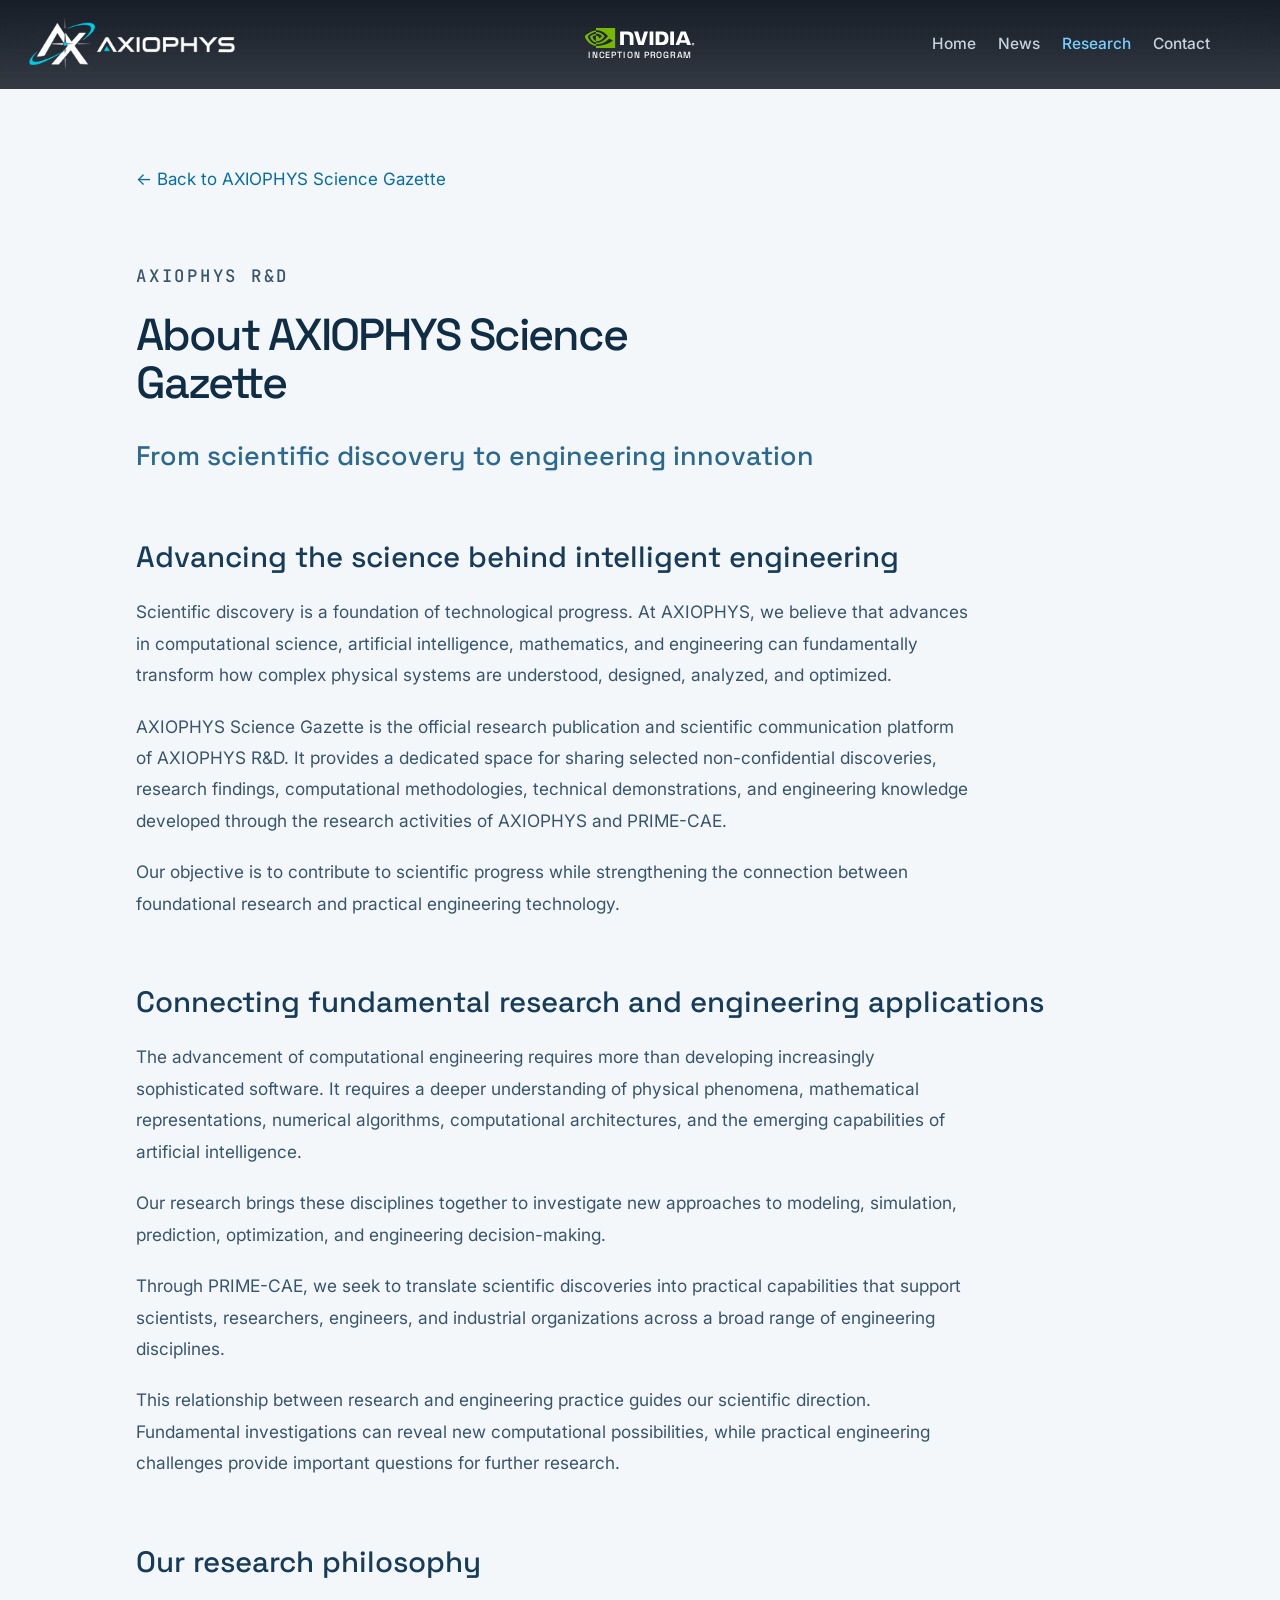
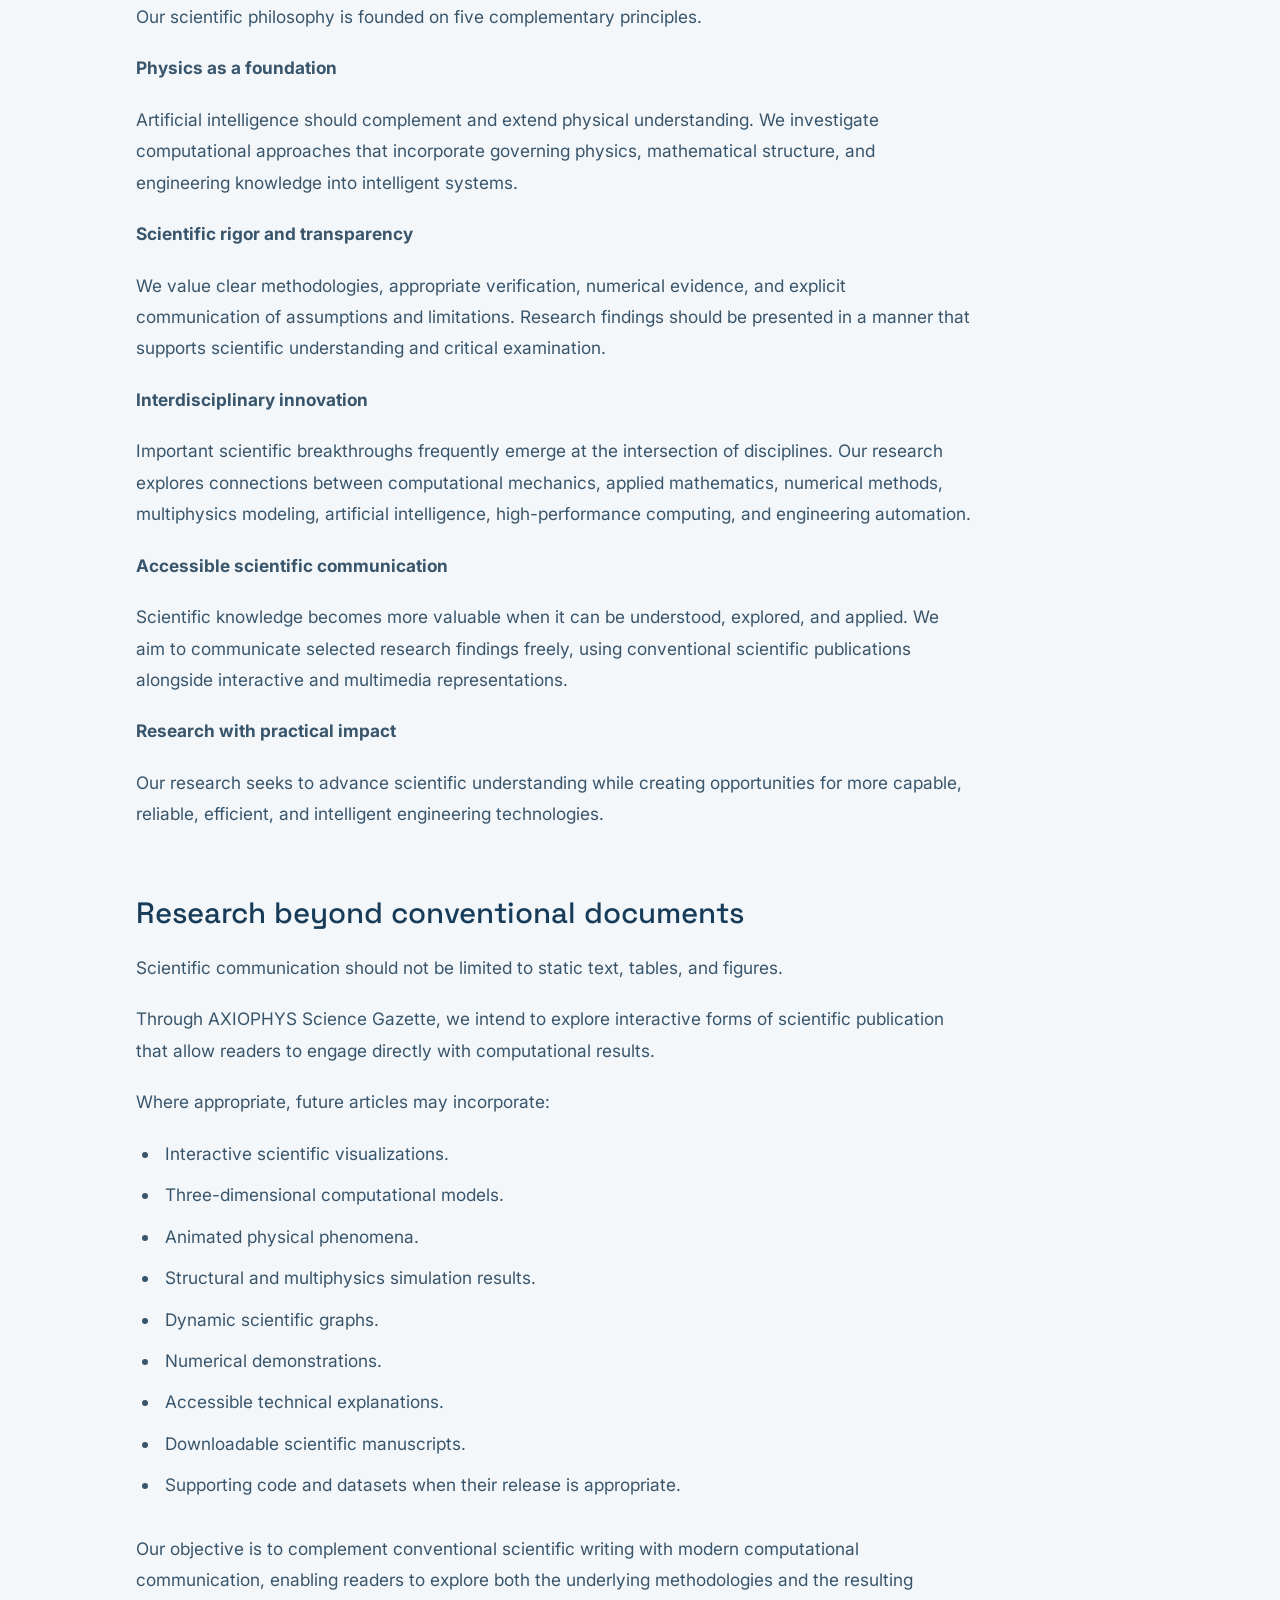
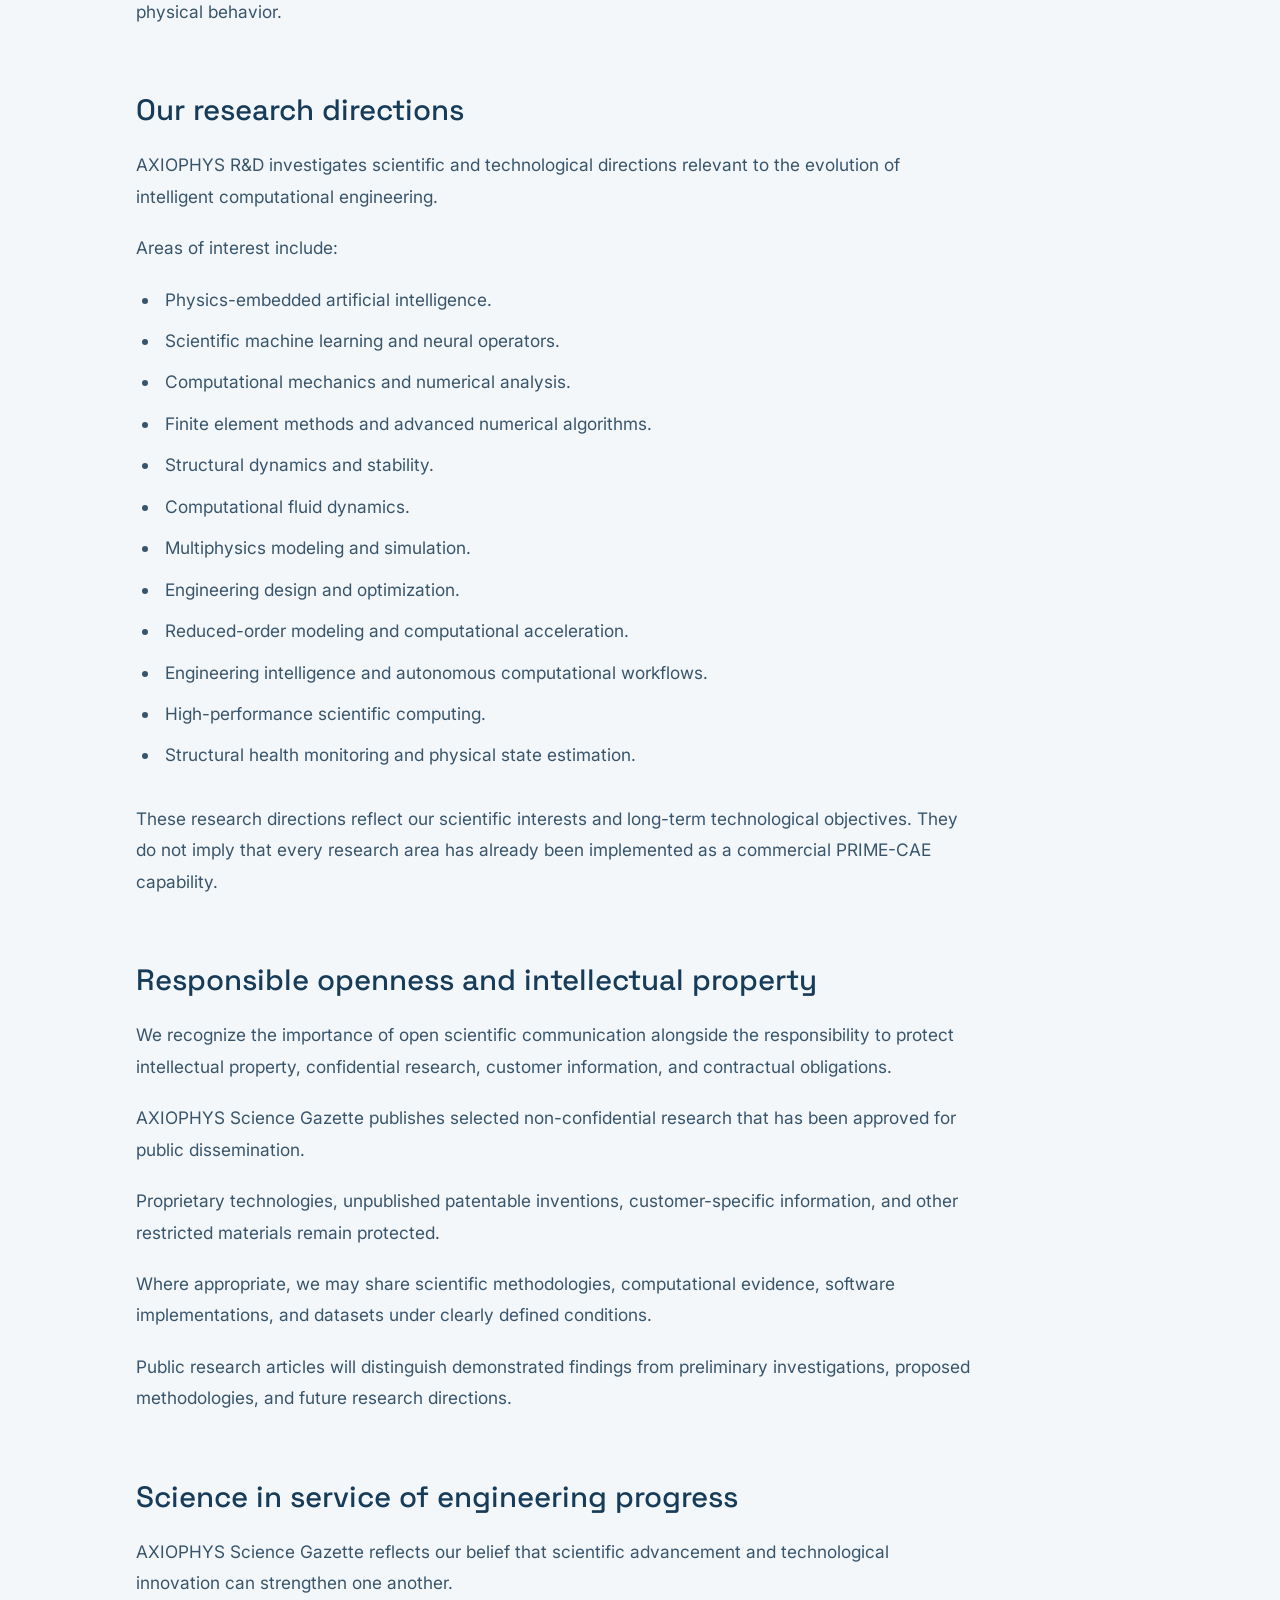
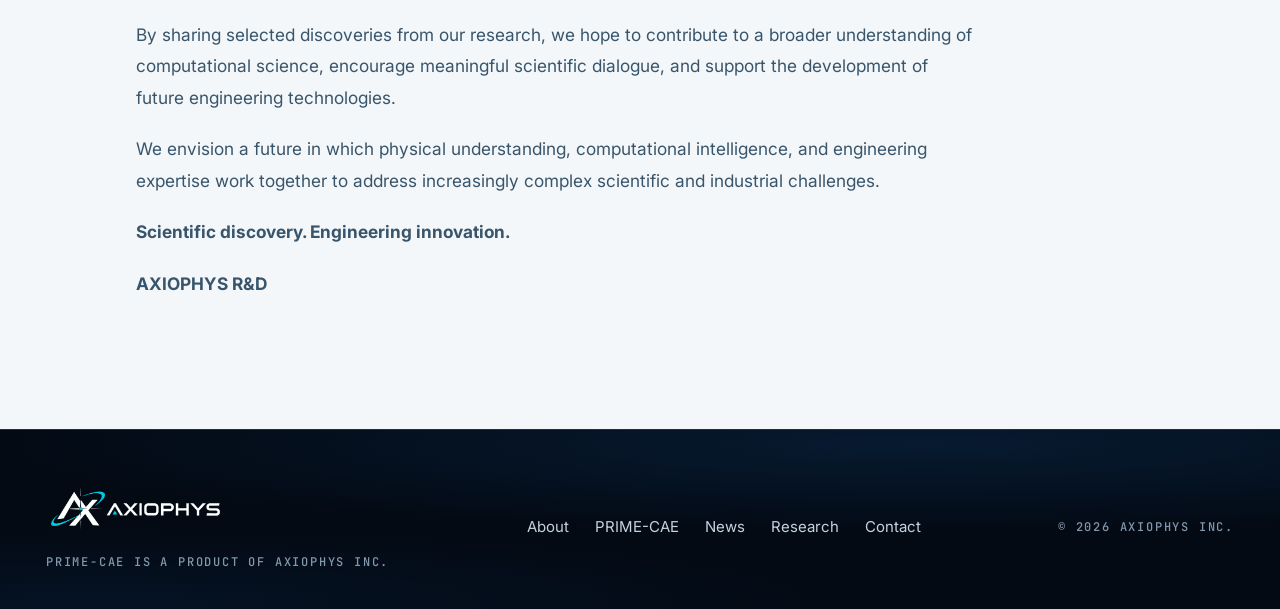
==== commit f701266a: "Reduce Science Gazette about heading size" ====
--- a/about-science-gazette.html
+++ b/about-science-gazette.html
@@ -1,4 +1,4 @@
-<!doctype html><html lang="en"><head><meta charset="utf-8"><meta name="viewport" content="width=device-width,initial-scale=1"><link rel="icon" type="image/png" sizes="16x16" href="assets/axiophys-icon-16.png?v=1"><link rel="icon" type="image/png" sizes="32x32" href="assets/axiophys-icon-32.png?v=1"><link rel="icon" type="image/png" sizes="48x48" href="assets/axiophys-icon-48.png?v=1"><link rel="icon" type="image/png" sizes="192x192" href="assets/axiophys-icon-192.png?v=1"><link rel="apple-touch-icon" sizes="180x180" href="assets/axiophys-icon-180.png?v=1"><title>About AXIOPHYS Science Gazette | AXIOPHYS R&amp;D</title><meta name="description" content="The research philosophy behind AXIOPHYS Science Gazette and its connection between scientific discovery and engineering innovation."><link rel="canonical" href="https://axiophys.com/about-science-gazette.html"><meta name="theme-color" content="#030a14"><meta property="og:title" content="About AXIOPHYS Science Gazette | AXIOPHYS R&amp;D"><meta property="og:description" content="The research philosophy behind AXIOPHYS Science Gazette and its connection between scientific discovery and engineering innovation."><meta property="og:url" content="https://axiophys.com/about-science-gazette.html"><meta property="og:type" content="website"><meta property="og:image" content="https://axiophys.com/media/gazette/science-gazette-poster.jpg"><link href="https://fonts.googleapis.com/css2?family=Space+Grotesk:wght@400;500;600&family=Inter:wght@400;500;600&family=JetBrains+Mono:wght@400;500&display=swap" rel="stylesheet"><link rel="stylesheet" href="css/tokens.css"><link rel="stylesheet" href="css/base.css"><link rel="stylesheet" href="css/layout.css"><link rel="stylesheet" href="css/components.css"><link rel="stylesheet" href="css/hero.css?v=menu-full-width-1"><link rel="stylesheet" href="css/sections.css"><link rel="stylesheet" href="css/mobile.css?v=mobile-menu-right-1"><link rel="stylesheet" href="css/axiophys.css?v=hero-rail-1"><link rel="stylesheet" href="css/research.css?v=13"></head><body class="gazette-page"><svg xmlns="http://www.w3.org/2000/svg" width="0" height="0" aria-hidden="true" style="position:absolute;pointer-events:none"><defs><filter id="axiophys-on-dark" color-interpolation-filters="sRGB"><feColorMatrix type="matrix" values="1 -1.3944 0 0 1.1155  0 -0.26667 0 0 1.0251  0 -0.13333 0 0 1.01255  0 0 0 1 0"/></filter></defs></svg><header class="nav" id="nav" data-env="navy">
+<!doctype html><html lang="en"><head><meta charset="utf-8"><meta name="viewport" content="width=device-width,initial-scale=1"><link rel="icon" type="image/png" sizes="16x16" href="assets/axiophys-icon-16.png?v=1"><link rel="icon" type="image/png" sizes="32x32" href="assets/axiophys-icon-32.png?v=1"><link rel="icon" type="image/png" sizes="48x48" href="assets/axiophys-icon-48.png?v=1"><link rel="icon" type="image/png" sizes="192x192" href="assets/axiophys-icon-192.png?v=1"><link rel="apple-touch-icon" sizes="180x180" href="assets/axiophys-icon-180.png?v=1"><title>About AXIOPHYS Science Gazette | AXIOPHYS R&amp;D</title><meta name="description" content="The research philosophy behind AXIOPHYS Science Gazette and its connection between scientific discovery and engineering innovation."><link rel="canonical" href="https://axiophys.com/about-science-gazette.html"><meta name="theme-color" content="#030a14"><meta property="og:title" content="About AXIOPHYS Science Gazette | AXIOPHYS R&amp;D"><meta property="og:description" content="The research philosophy behind AXIOPHYS Science Gazette and its connection between scientific discovery and engineering innovation."><meta property="og:url" content="https://axiophys.com/about-science-gazette.html"><meta property="og:type" content="website"><meta property="og:image" content="https://axiophys.com/media/gazette/science-gazette-poster.jpg"><link href="https://fonts.googleapis.com/css2?family=Space+Grotesk:wght@400;500;600&family=Inter:wght@400;500;600&family=JetBrains+Mono:wght@400;500&display=swap" rel="stylesheet"><link rel="stylesheet" href="css/tokens.css"><link rel="stylesheet" href="css/base.css"><link rel="stylesheet" href="css/layout.css"><link rel="stylesheet" href="css/components.css"><link rel="stylesheet" href="css/hero.css?v=menu-full-width-1"><link rel="stylesheet" href="css/sections.css"><link rel="stylesheet" href="css/mobile.css?v=mobile-menu-right-1"><link rel="stylesheet" href="css/axiophys.css?v=hero-rail-1"><link rel="stylesheet" href="css/research.css?v=14"></head><body class="gazette-page"><svg xmlns="http://www.w3.org/2000/svg" width="0" height="0" aria-hidden="true" style="position:absolute;pointer-events:none"><defs><filter id="axiophys-on-dark" color-interpolation-filters="sRGB"><feColorMatrix type="matrix" values="1 -1.3944 0 0 1.1155  0 -0.26667 0 0 1.0251  0 -0.13333 0 0 1.01255  0 0 0 1 0"/></filter></defs></svg><header class="nav" id="nav" data-env="navy">
   <div class="progress" aria-hidden="true"><i id="progressBar"></i></div>
   <div class="shell nav__in">
     <a class="nav__brand" href="#top" aria-label="AXIOPHYS home">
--- a/css/research.css
+++ b/css/research.css
@@ -19,7 +19,7 @@
 .gazette-categories--floating a[aria-current="true"]{color:#086ca8}
 .gazette-intro{padding-block:clamp(64px,8vw,120px);scroll-margin-top:calc(var(--gazette-nav-h,var(--nav-h)) + 70px);border-bottom:1px solid #cad9e3}
 .gazette-intro>*{max-width:78ch}.gazette-eyebrow{font:500 .78rem/1.5 var(--font-mono);letter-spacing:.16em;text-transform:uppercase;color:#0875a9;margin-bottom:18px}
-.gazette-intro h1,.gazette-article h1{font:500 clamp(2.2rem,5vw,4.6rem)/1.08 var(--font-sans);letter-spacing:-.045em;color:#102d46;margin:0 0 14px;max-width:18ch}
+.gazette-intro h1,.gazette-article h1{font:500 clamp(1.9rem,3.5vw,3.4rem)/1.08 var(--font-sans);letter-spacing:-.045em;color:#102d46;margin:0 0 14px;max-width:18ch}
 .gazette-intro h2{font:500 clamp(1.3rem,2vw,1.85rem)/1.3 var(--font-sans);color:#46708d;margin-bottom:32px}
 .gazette-intro p:not(.gazette-eyebrow){font-size:clamp(1rem,1.35vw,1.14rem);line-height:1.8;color:#36546b;margin:0 0 20px}
 .gazette-link{display:inline-flex;align-items:center;gap:10px;color:#075e96;font:600 1rem/1.5 var(--font-sans);padding:12px 0;border-bottom:1px solid currentColor;margin-top:16px}
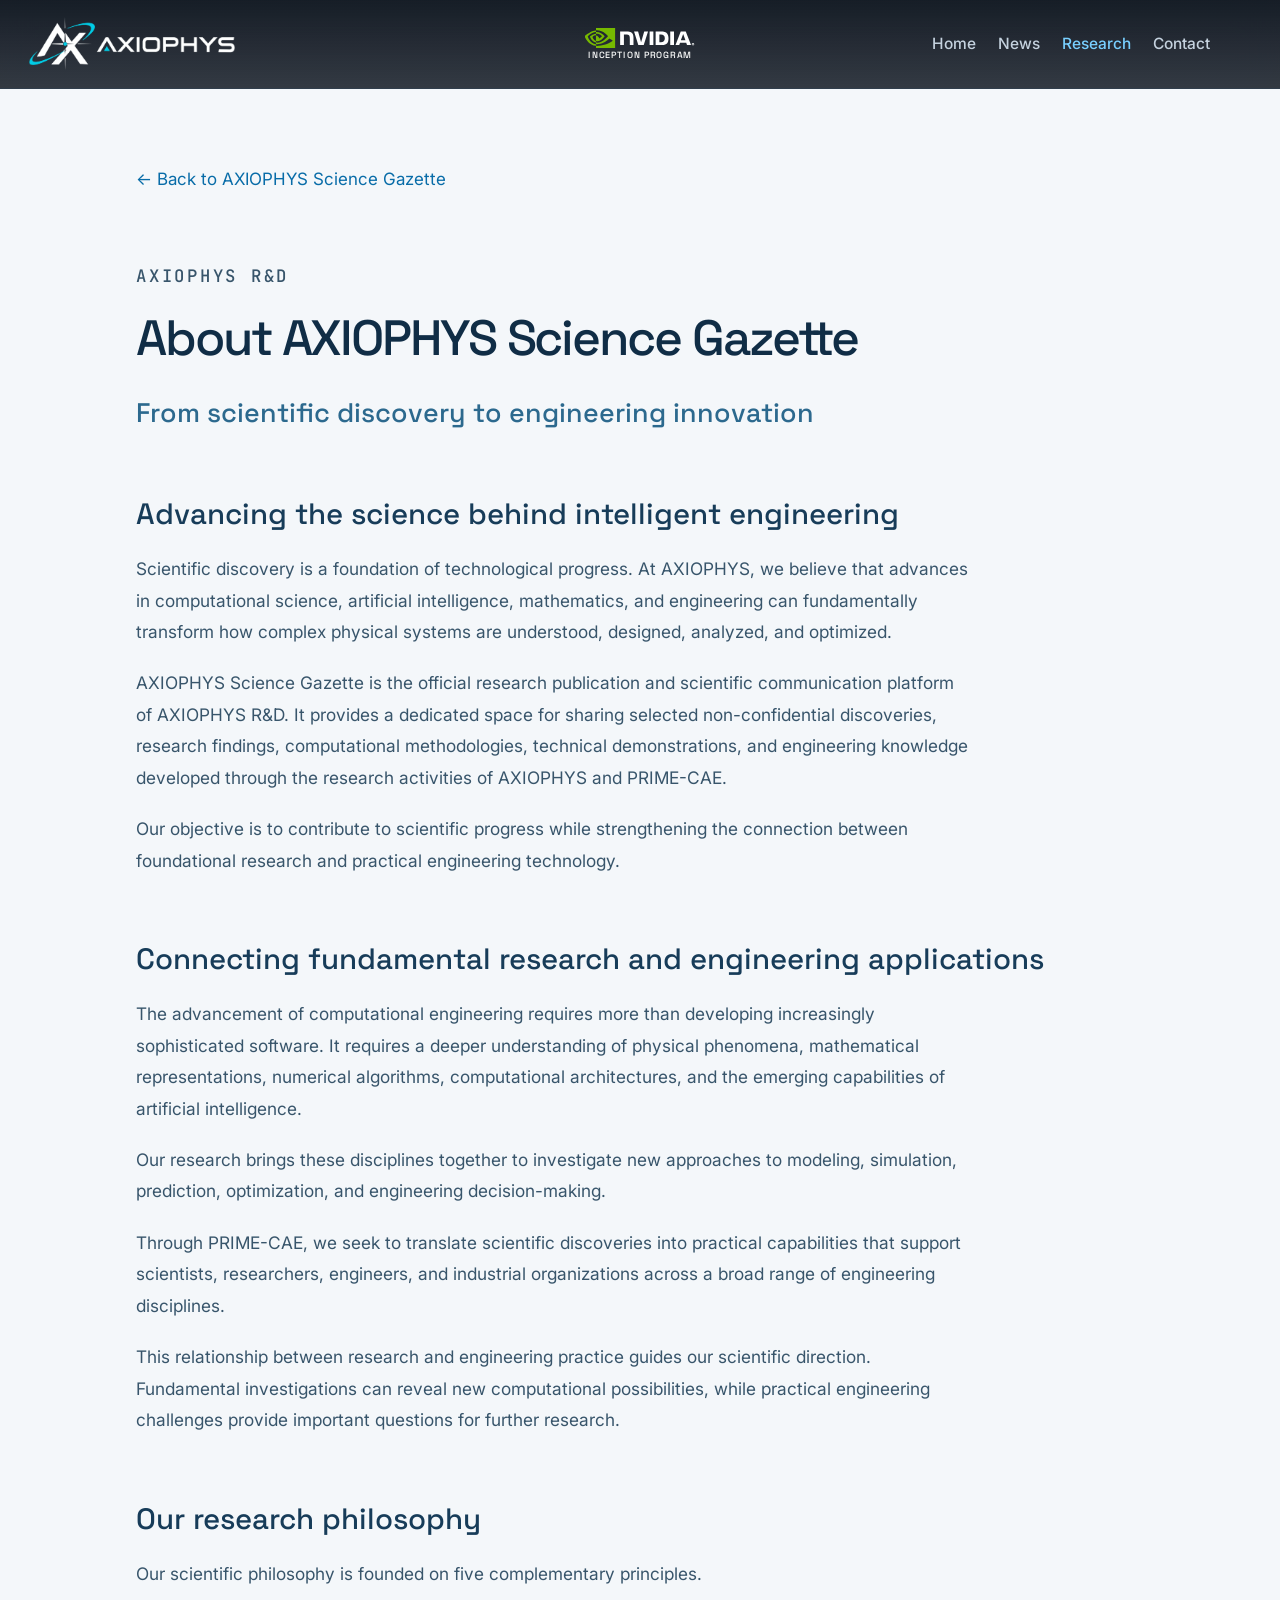
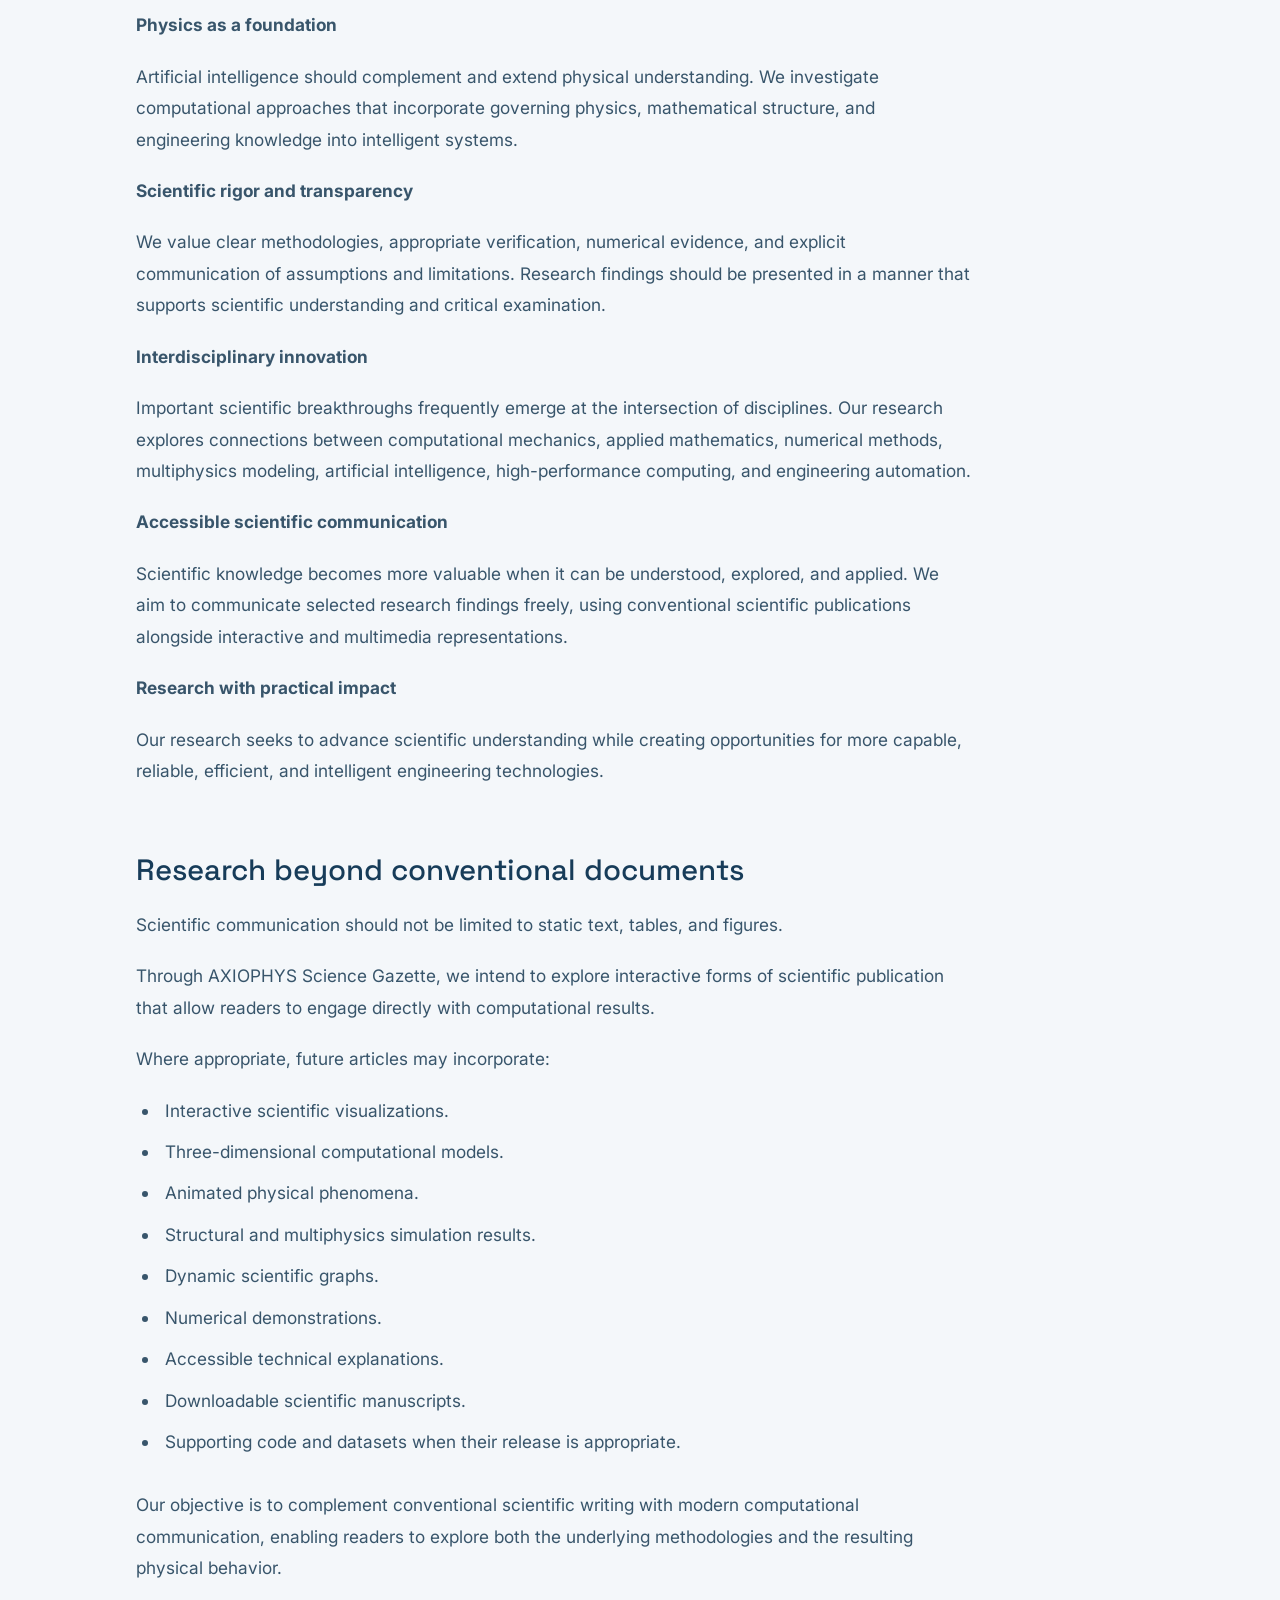
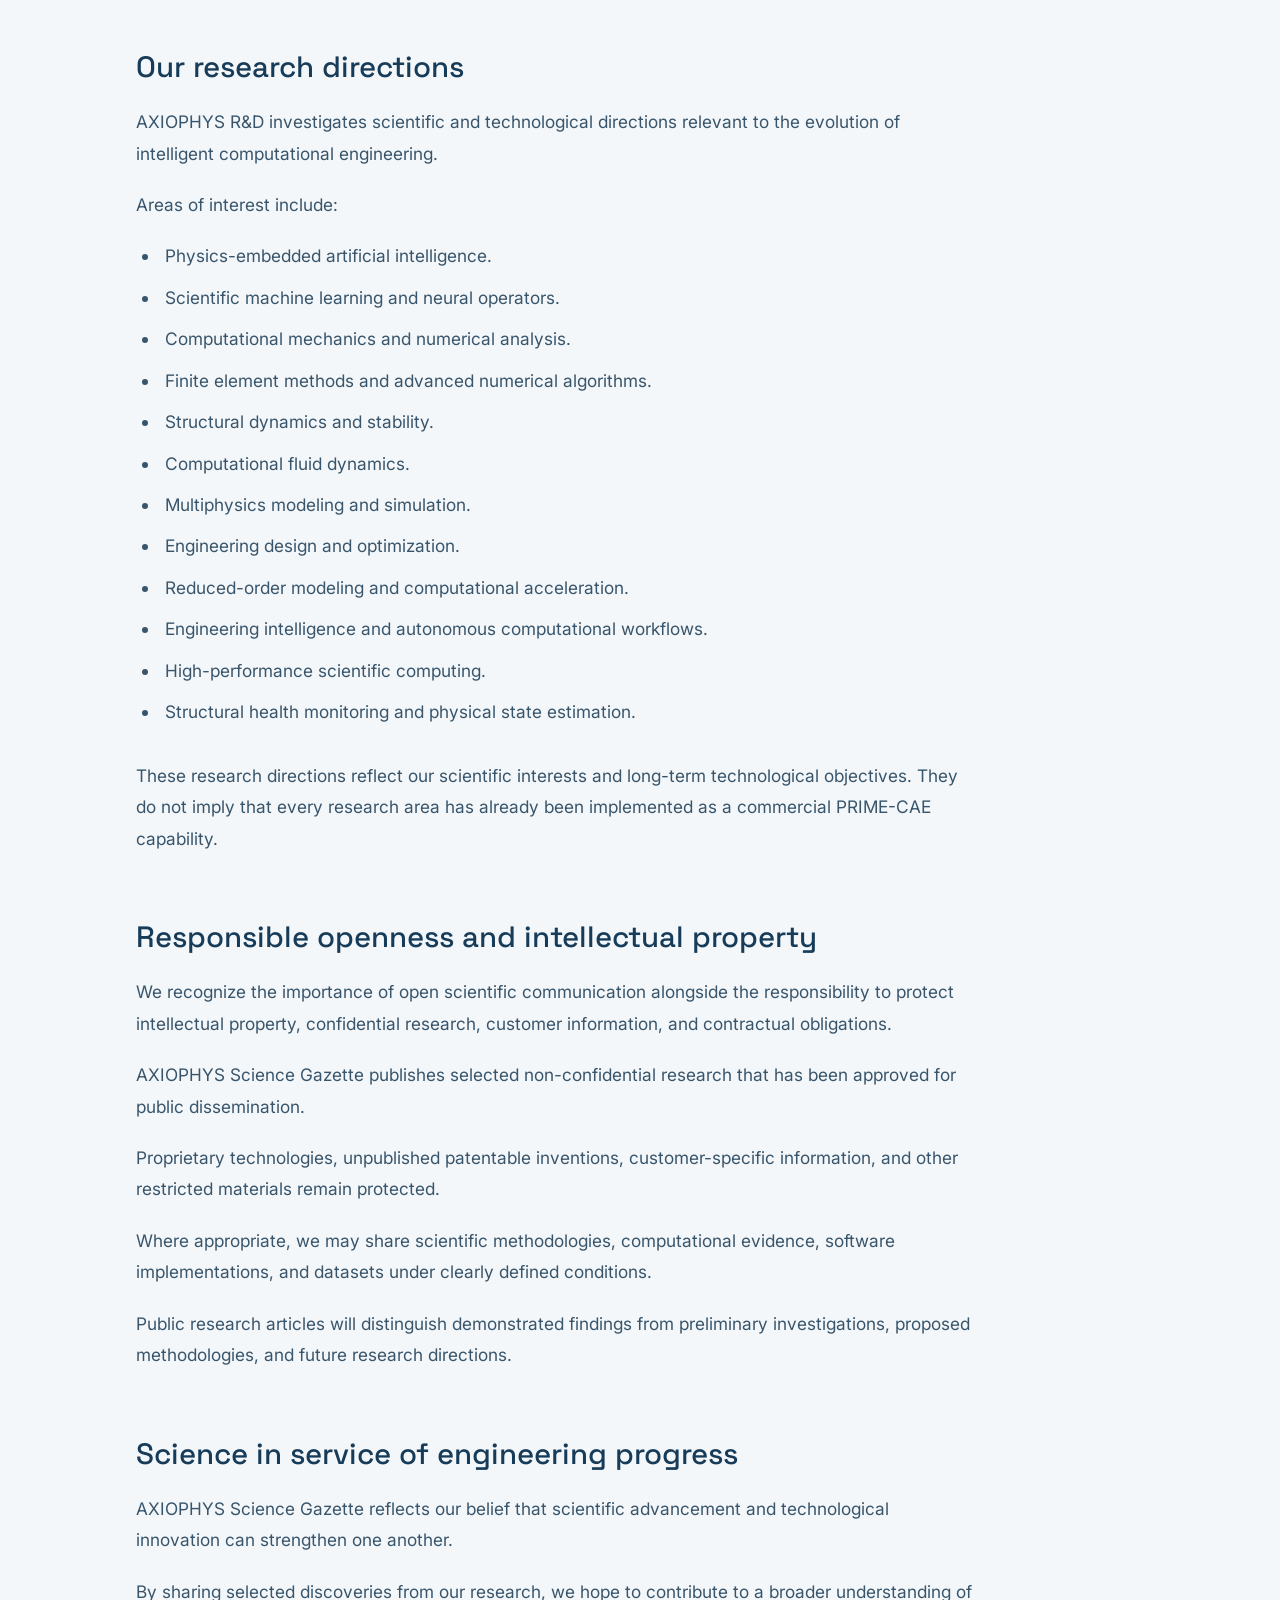
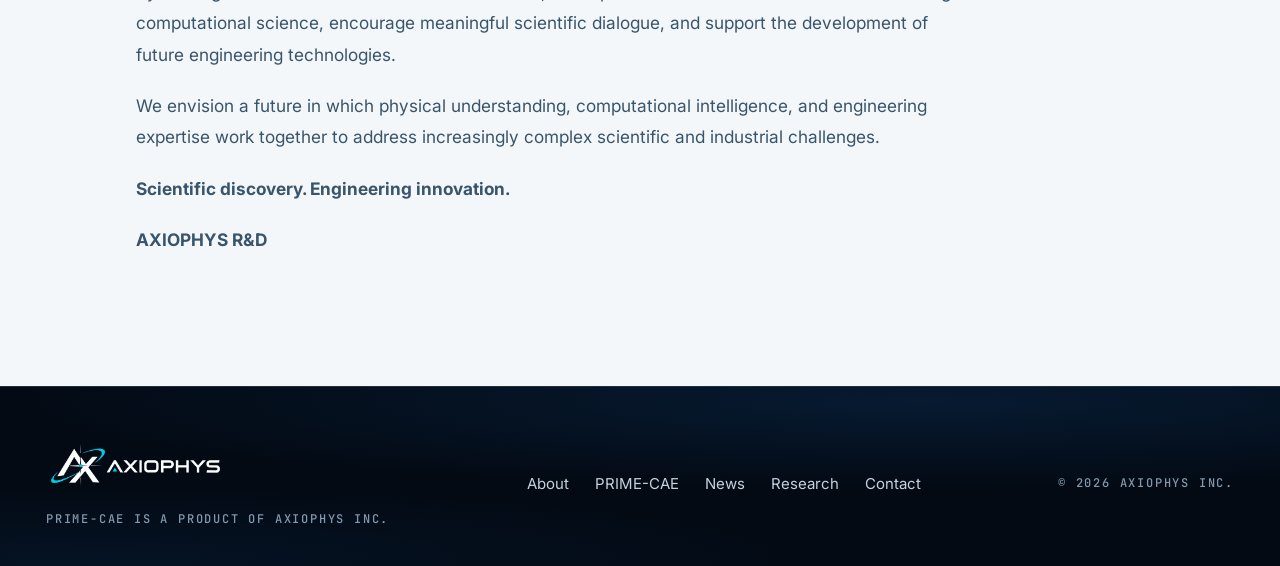
==== commit 8d04dc82: "Keep Gazette about heading on one line" ====
--- a/about-science-gazette.html
+++ b/about-science-gazette.html
@@ -1,4 +1,4 @@
-<!doctype html><html lang="en"><head><meta charset="utf-8"><meta name="viewport" content="width=device-width,initial-scale=1"><link rel="icon" type="image/png" sizes="16x16" href="assets/axiophys-icon-16.png?v=1"><link rel="icon" type="image/png" sizes="32x32" href="assets/axiophys-icon-32.png?v=1"><link rel="icon" type="image/png" sizes="48x48" href="assets/axiophys-icon-48.png?v=1"><link rel="icon" type="image/png" sizes="192x192" href="assets/axiophys-icon-192.png?v=1"><link rel="apple-touch-icon" sizes="180x180" href="assets/axiophys-icon-180.png?v=1"><title>About AXIOPHYS Science Gazette | AXIOPHYS R&amp;D</title><meta name="description" content="The research philosophy behind AXIOPHYS Science Gazette and its connection between scientific discovery and engineering innovation."><link rel="canonical" href="https://axiophys.com/about-science-gazette.html"><meta name="theme-color" content="#030a14"><meta property="og:title" content="About AXIOPHYS Science Gazette | AXIOPHYS R&amp;D"><meta property="og:description" content="The research philosophy behind AXIOPHYS Science Gazette and its connection between scientific discovery and engineering innovation."><meta property="og:url" content="https://axiophys.com/about-science-gazette.html"><meta property="og:type" content="website"><meta property="og:image" content="https://axiophys.com/media/gazette/science-gazette-poster.jpg"><link href="https://fonts.googleapis.com/css2?family=Space+Grotesk:wght@400;500;600&family=Inter:wght@400;500;600&family=JetBrains+Mono:wght@400;500&display=swap" rel="stylesheet"><link rel="stylesheet" href="css/tokens.css"><link rel="stylesheet" href="css/base.css"><link rel="stylesheet" href="css/layout.css"><link rel="stylesheet" href="css/components.css"><link rel="stylesheet" href="css/hero.css?v=menu-full-width-1"><link rel="stylesheet" href="css/sections.css"><link rel="stylesheet" href="css/mobile.css?v=mobile-menu-right-1"><link rel="stylesheet" href="css/axiophys.css?v=hero-rail-1"><link rel="stylesheet" href="css/research.css?v=14"></head><body class="gazette-page"><svg xmlns="http://www.w3.org/2000/svg" width="0" height="0" aria-hidden="true" style="position:absolute;pointer-events:none"><defs><filter id="axiophys-on-dark" color-interpolation-filters="sRGB"><feColorMatrix type="matrix" values="1 -1.3944 0 0 1.1155  0 -0.26667 0 0 1.0251  0 -0.13333 0 0 1.01255  0 0 0 1 0"/></filter></defs></svg><header class="nav" id="nav" data-env="navy">
+<!doctype html><html lang="en"><head><meta charset="utf-8"><meta name="viewport" content="width=device-width,initial-scale=1"><link rel="icon" type="image/png" sizes="16x16" href="assets/axiophys-icon-16.png?v=1"><link rel="icon" type="image/png" sizes="32x32" href="assets/axiophys-icon-32.png?v=1"><link rel="icon" type="image/png" sizes="48x48" href="assets/axiophys-icon-48.png?v=1"><link rel="icon" type="image/png" sizes="192x192" href="assets/axiophys-icon-192.png?v=1"><link rel="apple-touch-icon" sizes="180x180" href="assets/axiophys-icon-180.png?v=1"><title>About AXIOPHYS Science Gazette | AXIOPHYS R&amp;D</title><meta name="description" content="The research philosophy behind AXIOPHYS Science Gazette and its connection between scientific discovery and engineering innovation."><link rel="canonical" href="https://axiophys.com/about-science-gazette.html"><meta name="theme-color" content="#030a14"><meta property="og:title" content="About AXIOPHYS Science Gazette | AXIOPHYS R&amp;D"><meta property="og:description" content="The research philosophy behind AXIOPHYS Science Gazette and its connection between scientific discovery and engineering innovation."><meta property="og:url" content="https://axiophys.com/about-science-gazette.html"><meta property="og:type" content="website"><meta property="og:image" content="https://axiophys.com/media/gazette/science-gazette-poster.jpg"><link href="https://fonts.googleapis.com/css2?family=Space+Grotesk:wght@400;500;600&family=Inter:wght@400;500;600&family=JetBrains+Mono:wght@400;500&display=swap" rel="stylesheet"><link rel="stylesheet" href="css/tokens.css"><link rel="stylesheet" href="css/base.css"><link rel="stylesheet" href="css/layout.css"><link rel="stylesheet" href="css/components.css"><link rel="stylesheet" href="css/hero.css?v=menu-full-width-1"><link rel="stylesheet" href="css/sections.css"><link rel="stylesheet" href="css/mobile.css?v=mobile-menu-right-1"><link rel="stylesheet" href="css/axiophys.css?v=hero-rail-1"><link rel="stylesheet" href="css/research.css?v=16"></head><body class="gazette-page"><svg xmlns="http://www.w3.org/2000/svg" width="0" height="0" aria-hidden="true" style="position:absolute;pointer-events:none"><defs><filter id="axiophys-on-dark" color-interpolation-filters="sRGB"><feColorMatrix type="matrix" values="1 -1.3944 0 0 1.1155  0 -0.26667 0 0 1.0251  0 -0.13333 0 0 1.01255  0 0 0 1 0"/></filter></defs></svg><header class="nav" id="nav" data-env="navy">
   <div class="progress" aria-hidden="true"><i id="progressBar"></i></div>
   <div class="shell nav__in">
     <a class="nav__brand" href="#top" aria-label="AXIOPHYS home">
--- a/css/research.css
+++ b/css/research.css
@@ -19,7 +19,7 @@
 .gazette-categories--floating a[aria-current="true"]{color:#086ca8}
 .gazette-intro{padding-block:clamp(64px,8vw,120px);scroll-margin-top:calc(var(--gazette-nav-h,var(--nav-h)) + 70px);border-bottom:1px solid #cad9e3}
 .gazette-intro>*{max-width:78ch}.gazette-eyebrow{font:500 .78rem/1.5 var(--font-mono);letter-spacing:.16em;text-transform:uppercase;color:#0875a9;margin-bottom:18px}
-.gazette-intro h1,.gazette-article h1{font:500 clamp(1.9rem,3.5vw,3.4rem)/1.08 var(--font-sans);letter-spacing:-.045em;color:#102d46;margin:0 0 14px;max-width:18ch}
+.gazette-intro h1,.gazette-article h1{font:500 clamp(1.1rem,5.6vw,3.1rem)/1.08 var(--font-sans);letter-spacing:-.045em;color:#102d46;margin:0 0 14px;max-width:none;white-space:nowrap}
 .gazette-intro h2{font:500 clamp(1.3rem,2vw,1.85rem)/1.3 var(--font-sans);color:#46708d;margin-bottom:32px}
 .gazette-intro p:not(.gazette-eyebrow){font-size:clamp(1rem,1.35vw,1.14rem);line-height:1.8;color:#36546b;margin:0 0 20px}
 .gazette-link{display:inline-flex;align-items:center;gap:10px;color:#075e96;font:600 1rem/1.5 var(--font-sans);padding:12px 0;border-bottom:1px solid currentColor;margin-top:16px}
@@ -38,3 +38,4 @@
 @media(max-width:700px){.gazette-hero__play{top:auto;bottom:8px;right:8px;font-size:.75rem;background:rgba(3,10,20,.08)}.gazette-categories{top:calc(var(--gazette-nav-h,var(--nav-h)) + 6px);left:var(--gutter);flex-direction:row;align-items:center;gap:clamp(8px,2.5vw,14px);max-width:calc(100vw - var(--gutter) - var(--gutter));overflow-x:auto;scrollbar-width:none}.gazette-categories a{min-height:44px;font-size:.9rem}.gazette-categories--floating{top:calc(var(--gazette-nav-h,var(--nav-h)) + 8px);padding:5px 10px;scrollbar-width:thin}.gazette-categories--floating a{font-size:.875rem}.gazette-intro{padding-block:54px}.gazette-browser{padding-bottom:60px}.gazette-article{padding-top:calc(var(--gazette-nav-h,var(--nav-h)) + 38px)}.gazette-article .gazette-back{margin-bottom:38px}}
 @media(max-width:360px){.gazette-categories{left:14px;gap:6px;max-width:calc(100vw - 28px)}.gazette-categories a{font-size:.82rem}.gazette-categories--floating{left:14px}.gazette-categories--floating a{font-size:.82rem}}
 @media(prefers-reduced-motion:reduce){.gazette-hero video{animation:none}}
+@media(max-width:420px){.gazette-intro h2,.gazette-article h2{font-size:clamp(1rem,4.4vw,1.2rem)}}
